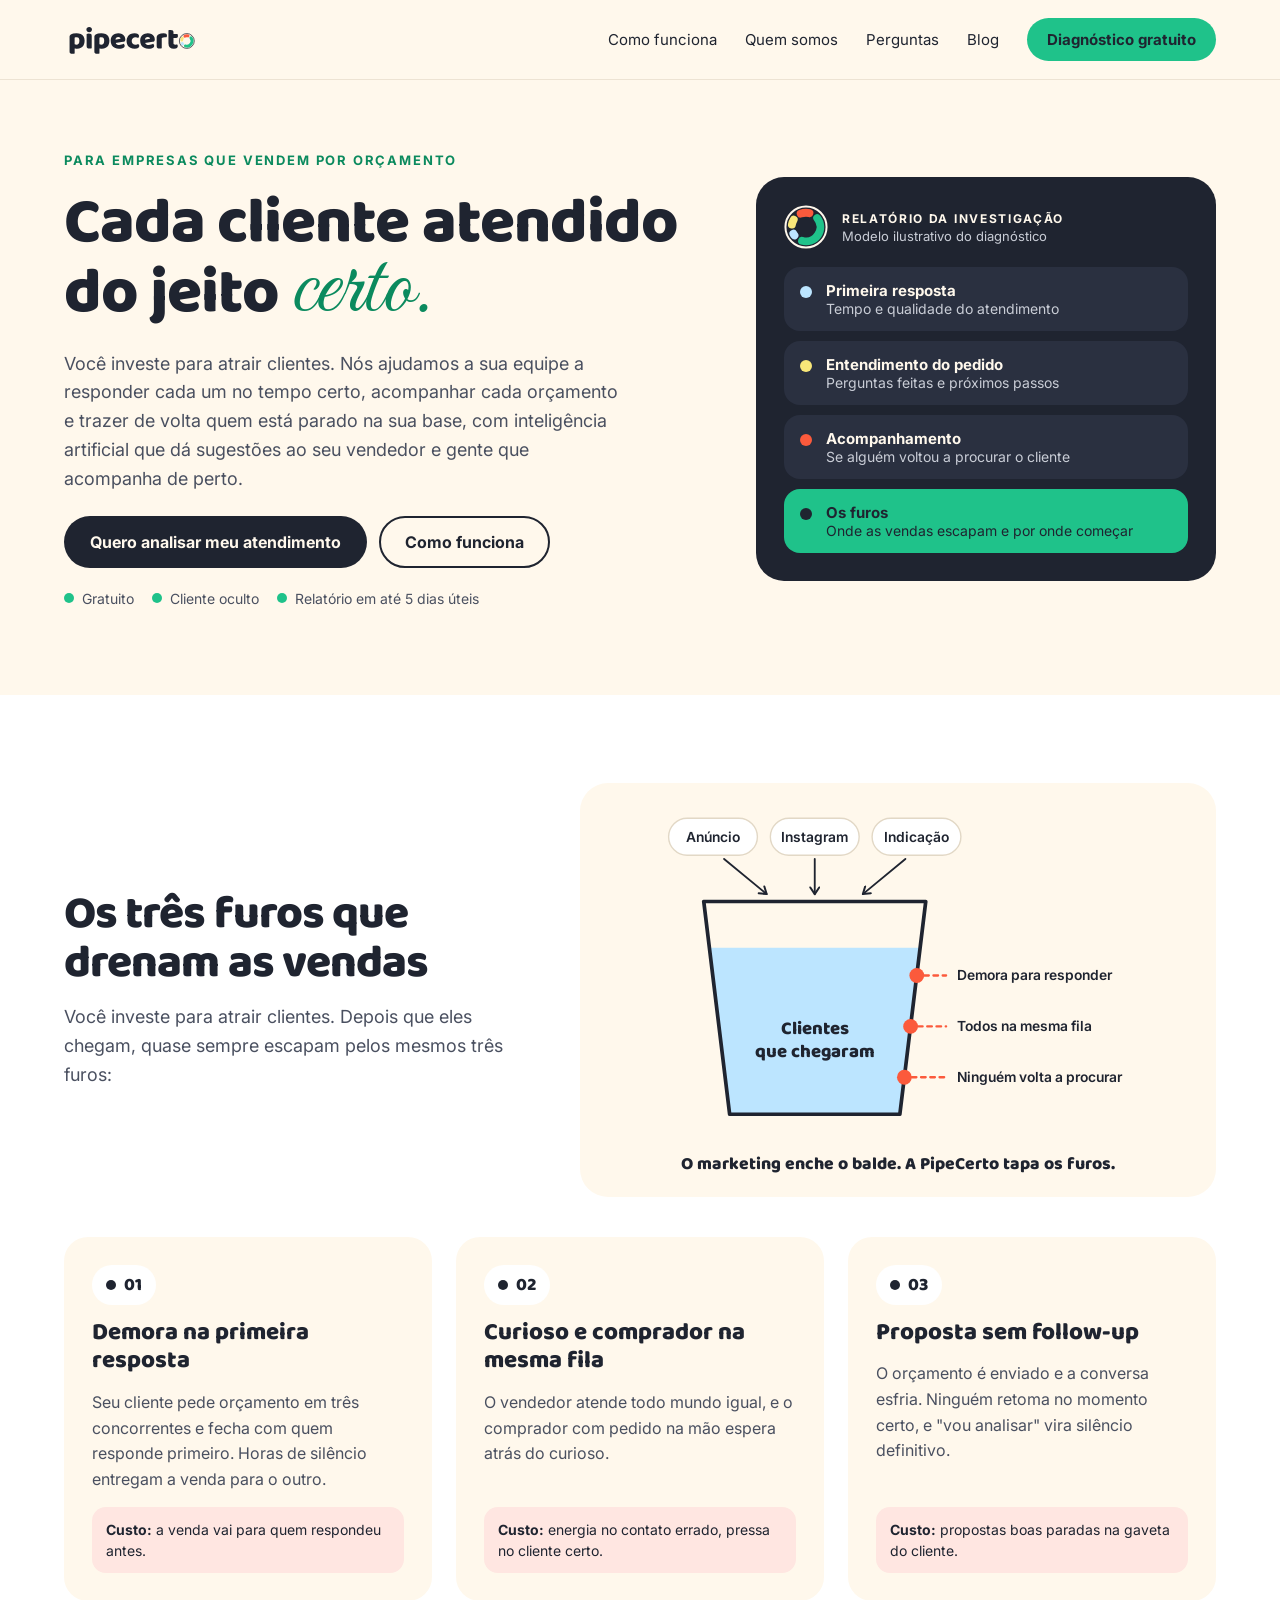
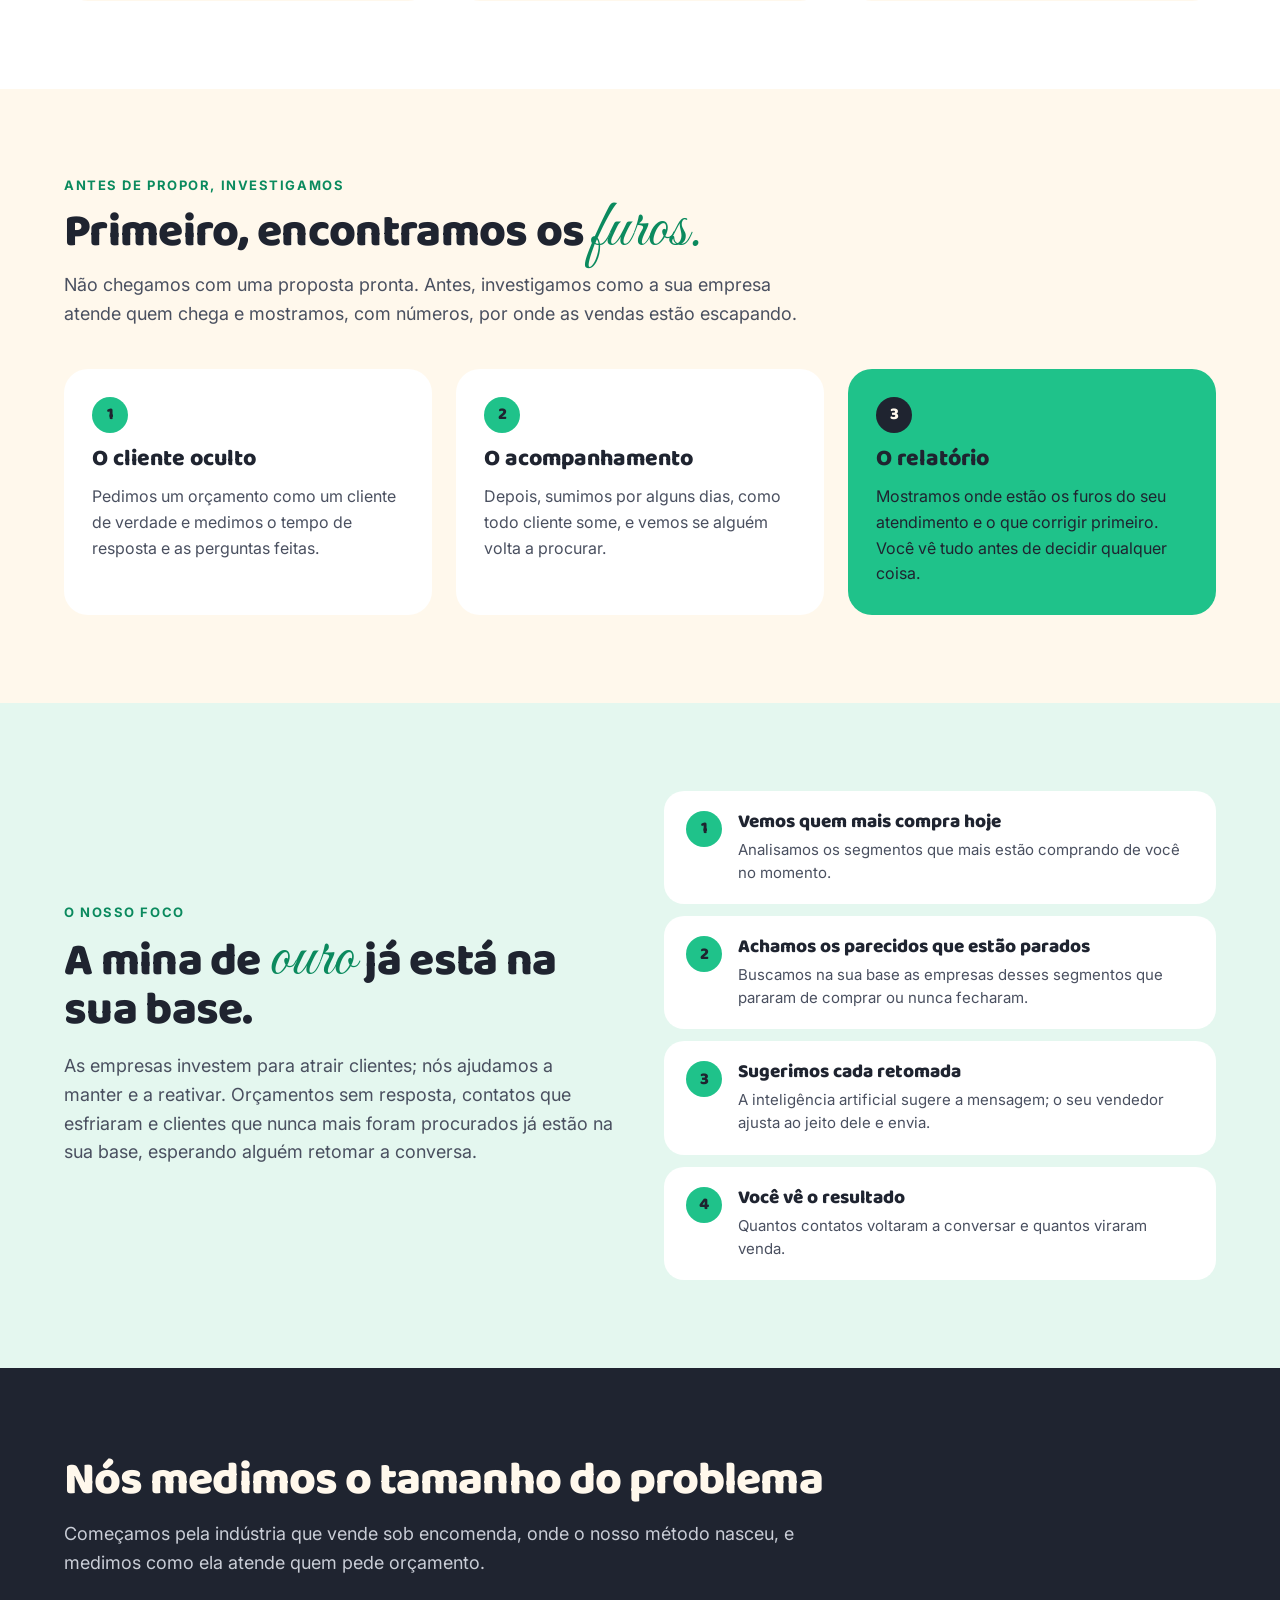
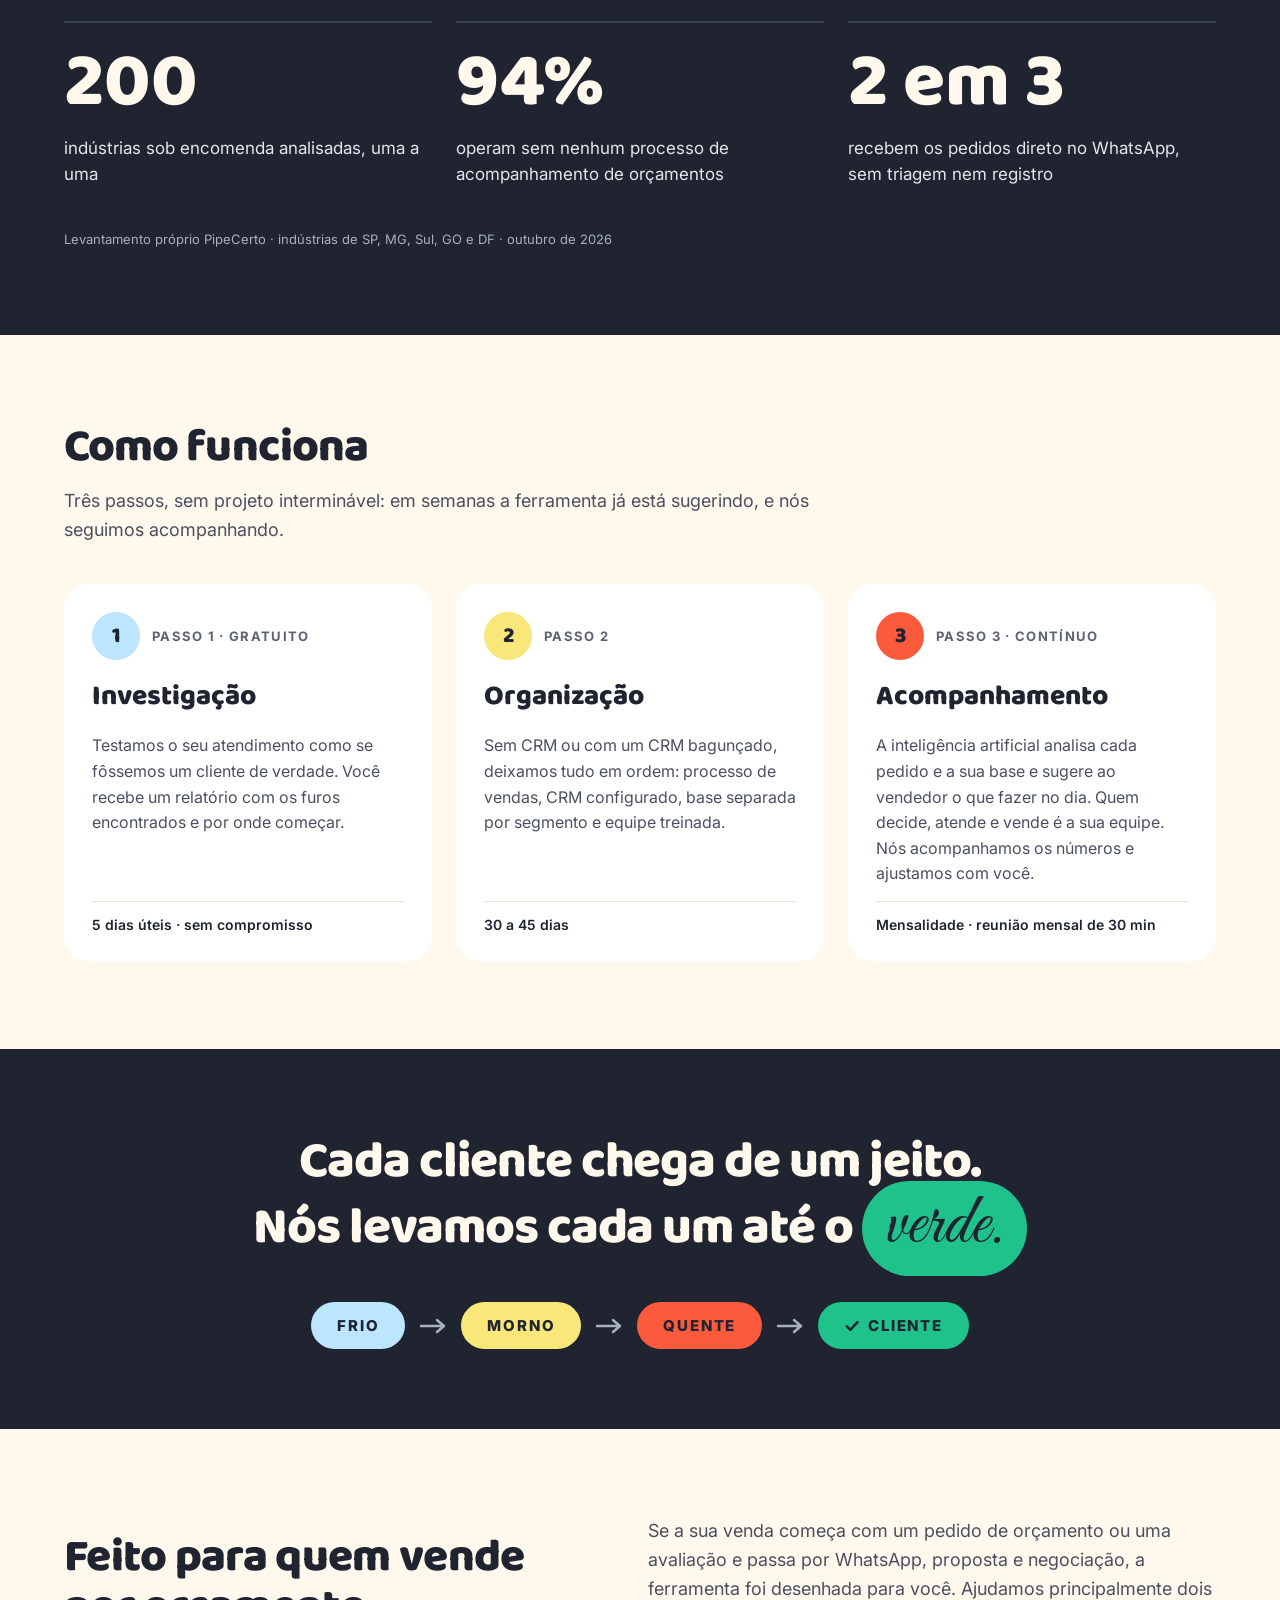
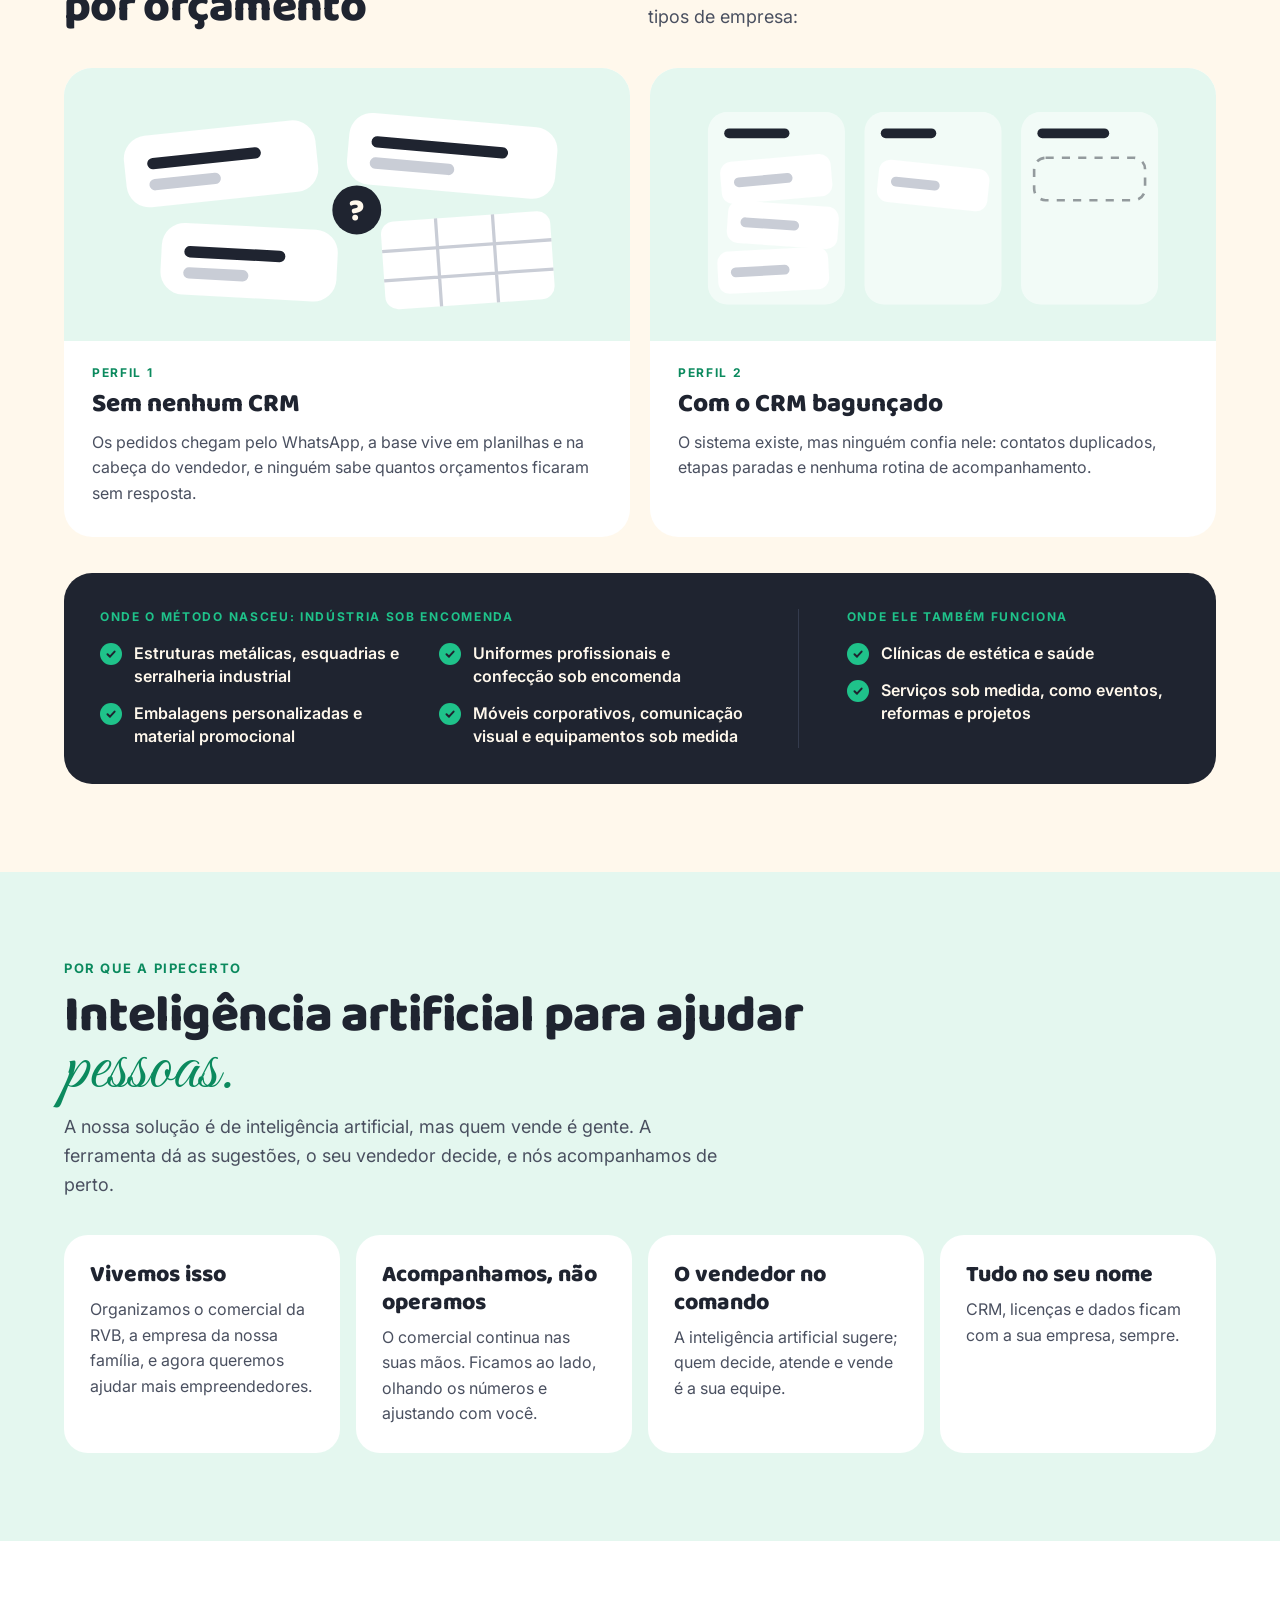
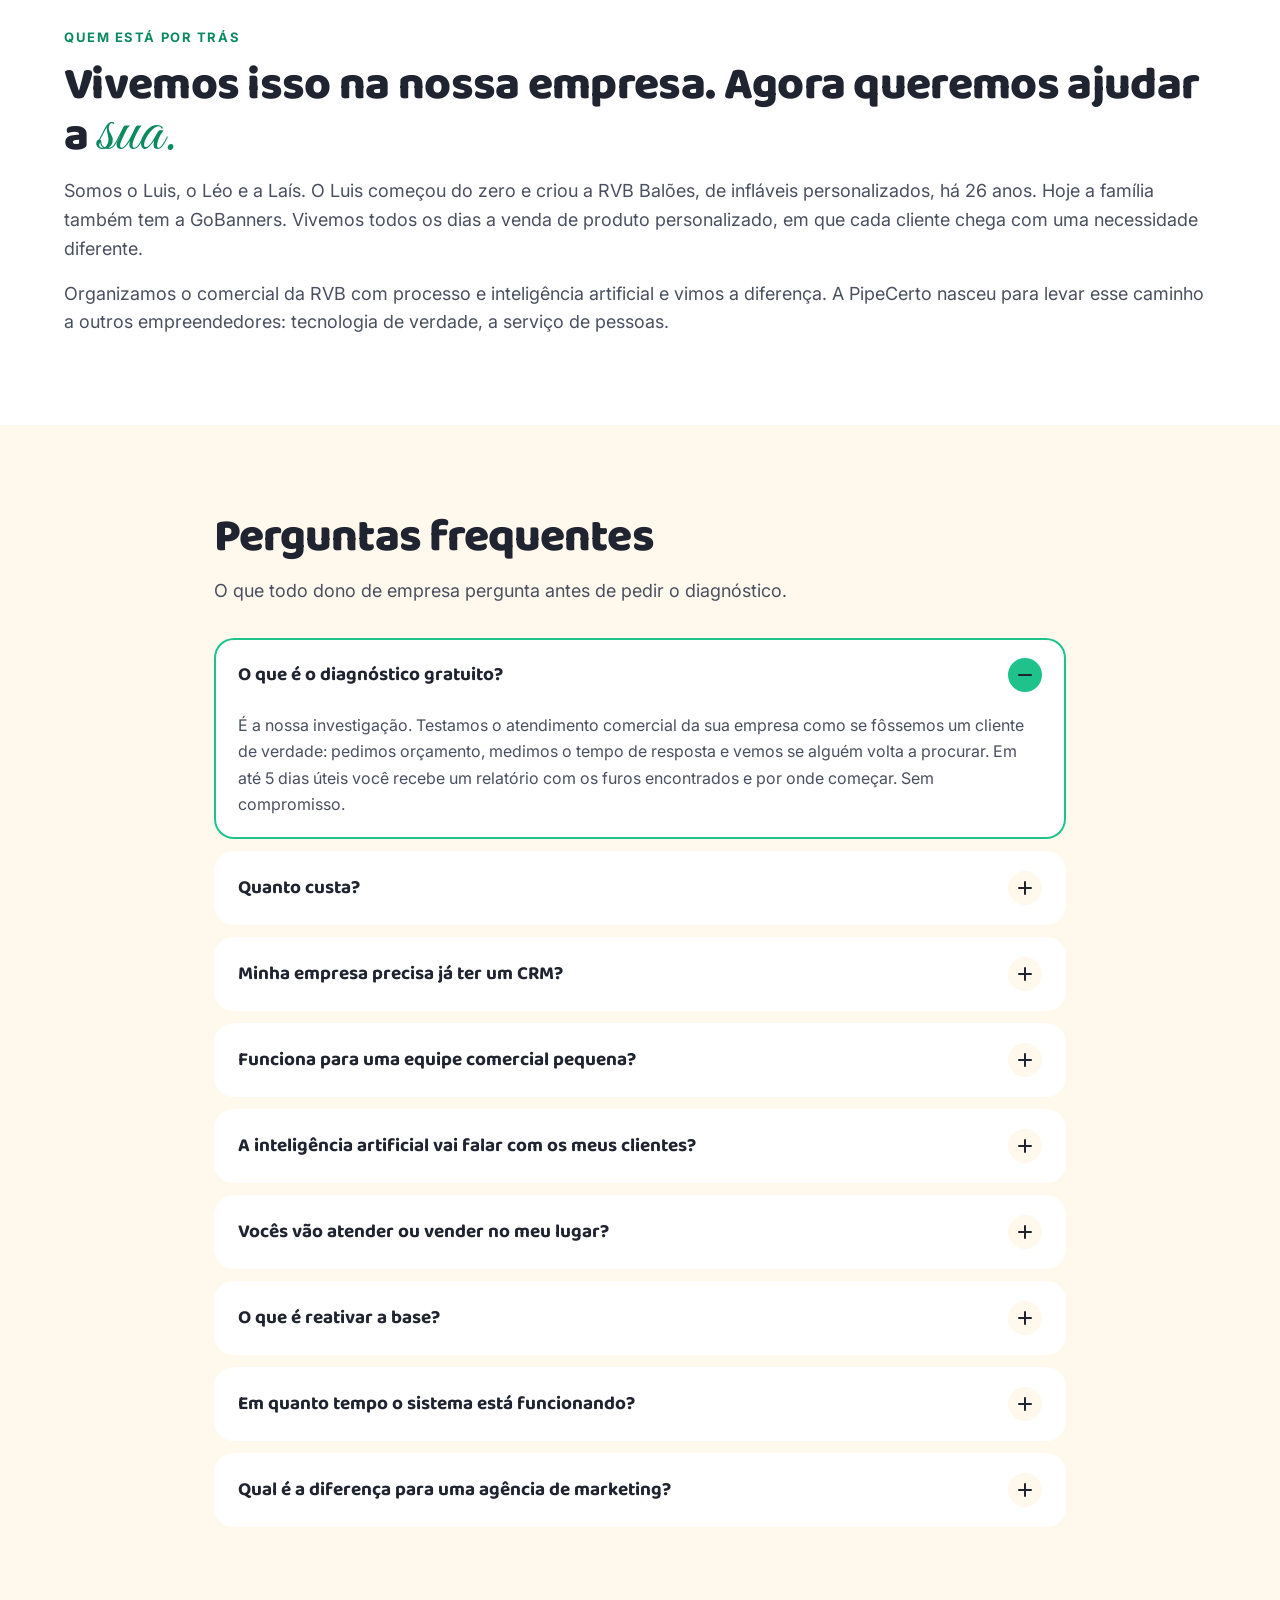
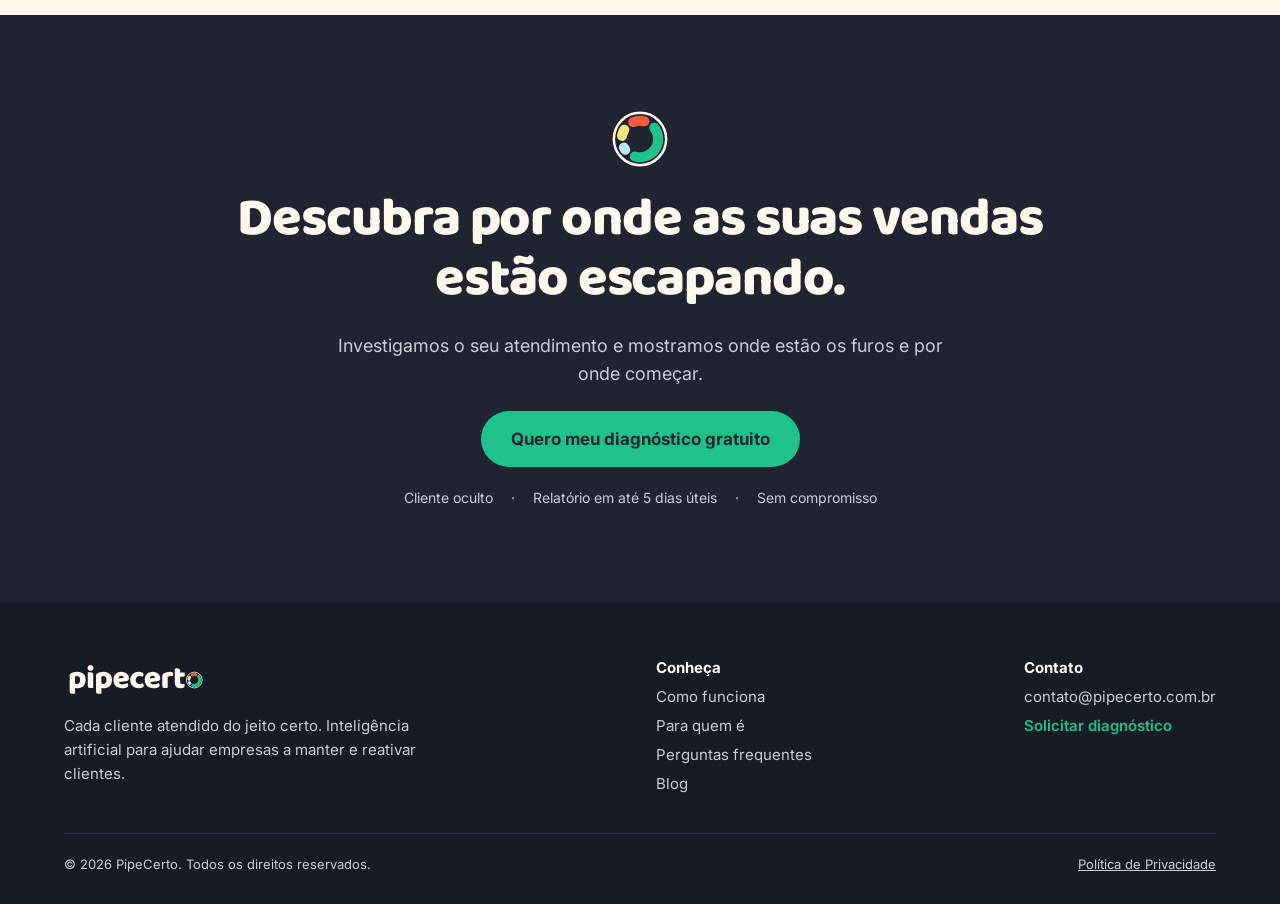
==== index.html @ 769960e6 "Icones: forca a leitura dos arquivos novos (favicon e icone de celular) Co-Authored-By: Claude Fable" ====
<!doctype html>
<html lang="pt-BR">
<head>
<meta charset="utf-8">
<meta name="viewport" content="width=device-width, initial-scale=1.0">
<title>PipeCerto | Cada cliente atendido do jeito certo</title>
<meta name="description" content="Para empresas que vendem por orçamento: investigamos o seu atendimento, mostramos por onde as vendas escapam e ajudamos a sua equipe a manter e reativar clientes, com inteligência artificial que sugere e gente que acompanha.">
<link rel="canonical" href="https://pipecerto.com.br/">
<meta property="og:type" content="website">
<meta property="og:locale" content="pt_BR">
<meta property="og:site_name" content="PipeCerto">
<meta property="og:title" content="PipeCerto | Cada cliente atendido do jeito certo">
<meta property="og:description" content="Investigamos o seu atendimento como um cliente de verdade e mostramos onde estão os furos. Diagnóstico gratuito, com relatório em até 5 dias úteis.">
<meta property="og:url" content="https://pipecerto.com.br/">
<meta property="og:image" content="https://pipecerto.com.br/favicon-512.png">
<meta name="theme-color" content="#FFF8EC">
<script type="application/ld+json">
{
  "@context": "https://schema.org",
  "@type": "ProfessionalService",
  "@id": "https://pipecerto.com.br/#organizacao",
  "name": "PipeCerto",
  "slogan": "Cada cliente atendido do jeito certo.",
  "url": "https://pipecerto.com.br/",
  "email": "contato@pipecerto.com.br",
  "logo": "https://pipecerto.com.br/favicon-512.png",
  "description": "Diagnóstico do atendimento, organização do processo de vendas e do CRM e acompanhamento mensal com inteligência artificial, para empresas que vendem por orçamento.",
  "areaServed": {
    "@type": "Country",
    "name": "Brasil"
  },
  "knowsAbout": [
    "atendimento comercial",
    "implantação de CRM",
    "acompanhamento de orçamentos",
    "reativação da base de clientes"
  ]
}
</script>
<script type="application/ld+json">
{
  "@context": "https://schema.org",
  "@type": "FAQPage",
  "@id": "https://pipecerto.com.br/#faq",
  "mainEntity": [
    {
      "@type": "Question",
      "name": "O que é o diagnóstico gratuito?",
      "acceptedAnswer": {
        "@type": "Answer",
        "text": "É a nossa investigação. Testamos o atendimento comercial da sua empresa como se fôssemos um cliente de verdade: pedimos orçamento, medimos o tempo de resposta e vemos se alguém volta a procurar. Em até 5 dias úteis você recebe um relatório com os furos encontrados e por onde começar. Sem compromisso."
      }
    },
    {
      "@type": "Question",
      "name": "Quanto custa?",
      "acceptedAnswer": {
        "@type": "Answer",
        "text": "O diagnóstico é gratuito. A organização é um projeto único de 30 a 45 dias, e o acompanhamento é uma mensalidade. O valor depende do tamanho da equipe e do volume de orçamentos, e é apresentado junto com o diagnóstico. Você decide com o problema e o preço na mesma mesa."
      }
    },
    {
      "@type": "Question",
      "name": "Minha empresa precisa já ter um CRM?",
      "acceptedAnswer": {
        "@type": "Answer",
        "text": "Não. Implantamos o CRM do zero ou organizamos o que já existe. Trabalhamos com o Pipedrive, um dos CRMs mais usados por equipes comerciais pequenas no mundo todo. As licenças ficam no nome da sua empresa, contratadas direto com o fornecedor. Os dados são seus, sempre."
      }
    },
    {
      "@type": "Question",
      "name": "Funciona para uma equipe comercial pequena?",
      "acceptedAnswer": {
        "@type": "Answer",
        "text": "É para ela que o sistema foi desenhado. O formato ideal é o dono mais um ou dois vendedores: gente demais para o dono controlar tudo de cabeça, gente de menos para ter um gerente comercial dedicado."
      }
    },
    {
      "@type": "Question",
      "name": "A inteligência artificial vai falar com os meus clientes?",
      "acceptedAnswer": {
        "@type": "Answer",
        "text": "Não. A IA trabalha por dentro: analisa cada pedido de orçamento que entra, pesquisa a empresa, prepara a atividade do dia de cada vendedor com uma sugestão de mensagem e avisa quando um negócio está esfriando. O vendedor ajusta a mensagem ao jeito dele e ao momento da conversa, e é ele quem envia. Quem conversa com o cliente continua sendo a sua equipe."
      }
    },
    {
      "@type": "Question",
      "name": "Vocês vão atender ou vender no meu lugar?",
      "acceptedAnswer": {
        "@type": "Answer",
        "text": "Não. A PipeCerto não opera o seu comercial e não é responsável pelo atendimento nem pela venda. A ferramenta dá sugestões ao seu vendedor, e nós acompanhamos os números com você e ajustamos o que for preciso."
      }
    },
    {
      "@type": "Question",
      "name": "O que é reativar a base?",
      "acceptedAnswer": {
        "@type": "Answer",
        "text": "É voltar a conversar com quem já passou pela sua empresa e parou: orçamentos sem resposta, contatos que esfriaram e clientes que não compram há algum tempo. Olhamos quais segmentos mais compram de você hoje e encontramos na sua base as empresas parecidas que estão paradas."
      }
    },
    {
      "@type": "Question",
      "name": "Em quanto tempo o sistema está funcionando?",
      "acceptedAnswer": {
        "@type": "Answer",
        "text": "A organização leva de 30 a 45 dias: processo de vendas desenhado, CRM configurado, triagem e régua de acompanhamento no ar, equipe treinada. A partir daí seguimos acompanhando, com relatório semanal para o dono."
      }
    },
    {
      "@type": "Question",
      "name": "Qual é a diferença para uma agência de marketing?",
      "acceptedAnswer": {
        "@type": "Answer",
        "text": "A agência ajuda a atrair clientes; nós ajudamos a manter. Cuidamos do que acontece depois que o cliente chega: resposta rápida, proposta, acompanhamento e retomada de quem ficou parado na base. Se você já investe em anúncios, a ferramenta protege esse investimento."
      }
    }
  ]
}
</script>
<link rel="preconnect" href="https://fonts.googleapis.com">
<link rel="preconnect" href="https://fonts.gstatic.com" crossorigin>
<link href="https://fonts.googleapis.com/css2?family=Baloo+2:wght@600;700;800&family=Great+Vibes&family=Inter:wght@400;500;600;700&display=swap" rel="stylesheet">
<link rel="icon" type="image/svg+xml" href="https://pipecerto.com.br/favicon.svg?v=2">
<link rel="icon" type="image/png" sizes="96x96" href="https://pipecerto.com.br/favicon.png?v=2">
<link rel="shortcut icon" href="https://pipecerto.com.br/favicon.ico?v=2">
<link rel="apple-touch-icon" href="https://pipecerto.com.br/apple-touch-icon.png?v=2">
<style>
body{margin:0;background:#FFF8EC}
a{color:#0B8A5E}a:hover{opacity:.85}
html{scroll-behavior:smooth}
.faq{background:#FFFFFF;border-radius:20px;overflow:hidden}
.faq summary{list-style:none;display:flex;align-items:center;justify-content:space-between;gap:16px;padding:20px 24px;min-height:64px;box-sizing:border-box;cursor:pointer;font-family:'Baloo 2',sans-serif;font-weight:700;font-size:19px;color:#1F2430}
.faq summary::-webkit-details-marker{display:none}
.faq .sign{width:34px;height:34px;flex-shrink:0;border-radius:17px;background:#FFF8EC;position:relative}
.faq .sign::before,.faq .sign::after{content:"";position:absolute;left:10px;right:10px;top:16px;height:2px;background:#1F2430;border-radius:1px}
.faq .sign::after{transform:rotate(90deg)}
.faq[open] .sign{background:#1FC28A}
.faq[open] .sign::after{display:none}
.faq p{margin:0;padding:0 24px 22px;font-family:Inter,sans-serif;font-size:16px;line-height:1.65;color:#4A5060}
.faq summary:focus-visible{outline:3px solid #1FC28A;outline-offset:-3px}
.faq[open]{box-shadow:inset 0 0 0 2px #1FC28A}

.pq-seg{grid-template-columns:1.7fr 1fr}
.pq-2col{grid-template-columns:1fr 1fr}
.pq-div{border-left:1px solid #343B4D;padding-left:48px}
@media (max-width:900px){.pq-seg{grid-template-columns:1fr;padding:28px 24px !important}.pq-2col{grid-template-columns:1fr}.pq-div{border-left:0;padding-left:0;border-top:1px solid #343B4D;padding-top:28px}}
.topo{position:sticky;top:0;z-index:50}
section[id]{scroll-margin-top:84px}
.fab-diag{position:fixed;right:20px;bottom:20px;z-index:90;display:none;align-items:center;gap:9px;background:#1FC28A;color:#1F2430;font-family:Inter,sans-serif;font-weight:700;font-size:15px;text-decoration:none;border-radius:999px;padding:13px 20px;box-shadow:0 6px 24px rgba(31,36,48,.28)}
@media (max-width:860px){
  .menu .ancora{display:none}
  .fab-diag{display:flex}
}
@media (max-width:640px){
  .fab-diag{right:16px;bottom:16px;padding:12px 17px;font-size:14px}
}
</style>
</head>
<body>
<div style="width: 100%; box-sizing: border-box; background: #FFF8EC; font-family: Inter, sans-serif; color: #1F2430">

<header class="topo" style="background: #FFF8EC; border-bottom: 1px solid #EDE3D3">
<div style="max-width: 1200px; margin: 0 auto; padding: 18px 24px; box-sizing: border-box; display: flex; flex-wrap: wrap; align-items: center; justify-content: space-between; gap: 16px">
<a href="/" aria-label="PipeCerto" style="display:flex;align-items:center;text-decoration:none"><svg width="135" height="40" viewBox="0 0 135.02 39.50" aria-hidden="true"><path d="M13.09 28.45Q15.25 28.45 16.945 27.549999999999997Q18.64 26.65 19.630000000000003 24.91Q20.62 23.17 20.62 20.62Q20.62 17.950000000000003 19.6 16.255000000000003Q18.58 14.56 16.75 13.765Q14.92 12.97 12.49 12.97Q10.719999999999999 12.97 9.25 13.345Q7.779999999999999 13.72 6.85 14.32Q6.25 14.71 5.905 15.25Q5.5600000000000005 15.790000000000001 5.5600000000000005 16.6V26.35H10.629999999999999V17.41Q10.96 17.23 11.440000000000001 17.095Q11.92 16.96 12.49 16.96Q13.45 16.96 14.094999999999999 17.35Q14.74 17.740000000000002 15.07 18.535Q15.4 19.33 15.4 20.62Q15.4 22.48 14.605 23.455Q13.81 24.43 12.31 24.43Q11.469999999999999 24.43 10.809999999999999 24.1Q10.149999999999999 23.77 9.64 23.38V27.64Q10.36 27.97 11.184999999999999 28.21Q12.01 28.45 13.09 28.45ZM10.66 25.12H5.5600000000000005V31.21Q5.5600000000000005 32.59 6.235 33.1Q6.91 33.61 8.379999999999999 33.61Q9.1 33.61 9.715 33.519999999999996Q10.33 33.43 10.66 33.34ZM22.39 9.370000000000001Q22.39 8.23 23.17 7.450000000000001Q23.95 6.670000000000002 25.18 6.670000000000002Q26.41 6.670000000000002 27.189999999999998 7.450000000000001Q27.97 8.23 27.97 9.370000000000001Q27.97 10.48 27.189999999999998 11.275Q26.41 12.07 25.18 12.07Q23.95 12.07 23.17 11.275Q22.39 10.48 22.39 9.370000000000001ZM22.63 20.08H27.729999999999997V27.97Q27.4 28.06 26.784999999999997 28.15Q26.169999999999998 28.24 25.45 28.24Q23.98 28.24 23.305 27.729999999999997Q22.63 27.22 22.63 25.84ZM27.729999999999997 22.75H22.63V13.63Q22.96 13.540000000000001 23.575 13.450000000000001Q24.189999999999998 13.360000000000001 24.91 13.360000000000001Q26.41 13.360000000000001 27.07 13.855Q27.729999999999997 14.35 27.729999999999997 15.76ZM37.9 28.45Q40.06 28.45 41.754999999999995 27.549999999999997Q43.449999999999996 26.65 44.44 24.91Q45.43 23.17 45.43 20.62Q45.43 17.950000000000003 44.41 16.255000000000003Q43.39 14.56 41.56 13.765Q39.73 12.97 37.3 12.97Q35.53 12.97 34.06 13.345Q32.589999999999996 13.72 31.66 14.32Q31.06 14.71 30.714999999999996 15.25Q30.369999999999997 15.790000000000001 30.369999999999997 16.6V26.35H35.44V17.41Q35.769999999999996 17.23 36.25 17.095Q36.73 16.96 37.3 16.96Q38.26 16.96 38.905 17.35Q39.55 17.740000000000002 39.879999999999995 18.535Q40.21 19.33 40.21 20.62Q40.21 22.48 39.415 23.455Q38.62 24.43 37.12 24.43Q36.28 24.43 35.620000000000005 24.1Q34.96 23.77 34.449999999999996 23.38V27.64Q35.17 27.97 35.995000000000005 28.21Q36.82 28.45 37.9 28.45ZM35.47 25.12H30.369999999999997V31.21Q30.369999999999997 32.59 31.044999999999998 33.1Q31.72 33.61 33.19 33.61Q33.91 33.61 34.525 33.519999999999996Q35.14 33.43 35.47 33.34ZM49.78 22.990000000000002 49.599999999999994 19.630000000000003 56.53 18.490000000000002Q56.47 17.89 55.93 17.29Q55.39 16.69 54.25 16.69Q53.05 16.69 52.254999999999995 17.47Q51.46 18.25 51.4 19.689999999999998L51.58 22.21Q51.879999999999995 23.59 52.94499999999999 24.130000000000003Q54.01 24.67 55.33 24.67Q56.589999999999996 24.67 57.73 24.340000000000003Q58.87 24.01 59.559999999999995 23.62Q60.04 23.92 60.37 24.46Q60.699999999999996 25.0 60.699999999999996 25.6Q60.699999999999996 26.59 59.964999999999996 27.235Q59.23 27.88 57.94 28.18Q56.65 28.48 54.97 28.48Q52.629999999999995 28.48 50.754999999999995 27.595Q48.879999999999995 26.71 47.785 24.94Q46.69 23.17 46.69 20.5Q46.69 18.52 47.334999999999994 17.08Q47.98 15.64 49.06 14.74Q50.14 13.84 51.474999999999994 13.405000000000001Q52.809999999999995 12.97 54.22 12.97Q56.349999999999994 12.97 57.94 13.795000000000002Q59.53 14.620000000000001 60.43 16.045Q61.33 17.47 61.33 19.33Q61.33 20.35 60.76 20.89Q60.19 21.43 59.17 21.58ZM71.41 16.990000000000002Q69.91 16.990000000000002 68.815 17.950000000000003Q67.72 18.91 67.72 20.77Q67.72 22.63 68.77 23.53Q69.82 24.43 71.38 24.43Q72.28 24.43 72.985 24.205Q73.69 23.98 74.16999999999999 23.740000000000002Q74.74 24.16 75.025 24.64Q75.31 25.12 75.31 25.81Q75.31 27.01 74.125 27.73Q72.94 28.45 70.75 28.45Q68.25999999999999 28.45 66.41499999999999 27.58Q64.57 26.71 63.565 24.985Q62.559999999999995 23.259999999999998 62.559999999999995 20.77Q62.559999999999995 18.130000000000003 63.67 16.405Q64.78 14.68 66.61 13.825Q68.44 12.97 70.6 12.97Q72.72999999999999 12.97 73.91499999999999 13.75Q75.1 14.530000000000001 75.1 15.76Q75.1 16.33 74.83 16.825Q74.56 17.32 74.19999999999999 17.68Q73.69 17.44 72.97 17.215000000000003Q72.25 16.990000000000002 71.41 16.990000000000002ZM79.27 22.990000000000002 79.09 19.630000000000003 86.02 18.490000000000002Q85.96 17.89 85.41999999999999 17.29Q84.88 16.69 83.74 16.69Q82.54 16.69 81.745 17.47Q80.95 18.25 80.89 19.689999999999998L81.07 22.21Q81.37 23.59 82.435 24.130000000000003Q83.5 24.67 84.82 24.67Q86.08 24.67 87.22 24.340000000000003Q88.36 24.01 89.05 23.62Q89.53 23.92 89.86 24.46Q90.19 25.0 90.19 25.6Q90.19 26.59 89.455 27.235Q88.72 27.88 87.43 28.18Q86.14 28.48 84.46 28.48Q82.12 28.48 80.245 27.595Q78.37 26.71 77.275 24.94Q76.18 23.17 76.18 20.5Q76.18 18.52 76.825 17.08Q77.47 15.64 78.55 14.74Q79.63 13.84 80.965 13.405000000000001Q82.3 12.97 83.71 12.97Q85.84 12.97 87.43 13.795000000000002Q89.02 14.620000000000001 89.91999999999999 16.045Q90.82 17.47 90.82 19.33Q90.82 20.35 90.25 20.89Q89.68 21.43 88.66 21.58ZM97.77999999999999 17.71V21.13H92.67999999999999V16.93Q92.67999999999999 16.060000000000002 93.14499999999998 15.415000000000003Q93.60999999999999 14.770000000000001 94.35999999999999 14.290000000000001Q95.41 13.66 96.82 13.33Q98.22999999999999 13.0 99.72999999999999 13.0Q102.99999999999999 13.0 102.99999999999999 15.31Q102.99999999999999 15.85 102.85 16.315Q102.69999999999999 16.78 102.49 17.11Q102.19 17.05 101.77 17.020000000000003Q101.35 16.990000000000002 100.83999999999999 16.990000000000002Q100.08999999999999 16.990000000000002 99.25 17.17Q98.41 17.35 97.77999999999999 17.71ZM92.67999999999999 20.08H97.77999999999999V27.97Q97.44999999999999 28.06 96.83499999999998 28.15Q96.21999999999998 28.24 95.49999999999999 28.24Q94.02999999999999 28.24 93.35499999999999 27.729999999999997Q92.67999999999999 27.22 92.67999999999999 25.84ZM104.47 20.08H109.50999999999999V22.990000000000002Q109.50999999999999 23.740000000000002 110.005 24.085Q110.5 24.43 111.39999999999999 24.43Q111.85 24.43 112.32999999999998 24.355Q112.80999999999999 24.28 113.16999999999999 24.16Q113.44 24.46 113.63499999999999 24.880000000000003Q113.83 25.3 113.83 25.87Q113.83 26.98 112.975 27.715Q112.11999999999999 28.45 109.96 28.45Q107.32 28.45 105.895 27.25Q104.47 26.05 104.47 23.35ZM107.77 17.65V13.75H113.44Q113.61999999999999 14.05 113.785 14.56Q113.94999999999999 15.07 113.94999999999999 15.67Q113.94999999999999 16.72 113.48499999999999 17.185Q113.02 17.65 112.24 17.65ZM109.50999999999999 20.8H104.47V10.030000000000001Q104.8 9.940000000000001 105.41499999999999 9.835Q106.03 9.73 106.72 9.73Q108.19 9.73 108.85 10.24Q109.50999999999999 10.75 109.50999999999999 12.13Z" fill="#1F2430"></path><circle cx="122.83" cy="20.73" r="7.44" fill="none" stroke="#1F2430" stroke-width="0.72"/><path d="M118.66 23.78 A5.17 5.17 0 0 1 118.25 23.14" fill="none" stroke="#BCE5FF" stroke-width="2.85" stroke-linecap="round"/><path d="M117.73 19.85 A5.17 5.17 0 0 1 118.38 18.08" fill="none" stroke="#F9E779" stroke-width="2.85" stroke-linecap="round"/><path d="M120.91 15.92 A5.17 5.17 0 0 1 124.07 15.70" fill="none" stroke="#FB5A3C" stroke-width="2.85" stroke-linecap="round"/><path d="M126.88 17.50 A5.17 5.17 0 0 1 121.38 25.69" fill="none" stroke="#1FC28A" stroke-width="2.85" stroke-linecap="round"/></svg></a>
<nav class="menu" style="display: flex; flex-wrap: wrap; align-items: center; gap: 28px; font-size: 15px">
<a class="ancora" href="#como-funciona" style="color: #1F2430; text-decoration: none">Como funciona</a>
<a class="ancora" href="#quem-somos" style="color: #1F2430; text-decoration: none">Quem somos</a>
<a class="ancora" href="#perguntas" style="color: #1F2430; text-decoration: none">Perguntas</a>
<a class="ancora" href="/blog/" style="color: #1F2430; text-decoration: none">Blog</a>
<a href="https://diagnostico.pipecerto.com.br" style="background: #1FC28A; color: #1F2430; text-decoration: none; font-weight: 700; padding: 12px 20px; border-radius: 999px">Diagnóstico gratuito</a>
</nav>
</div>
</header>

<section style="max-width: 1200px; margin: 0 auto; padding: 72px 24px 88px; box-sizing: border-box; display: flex; flex-wrap: wrap; align-items: center; gap: 56px">
<div style="flex: 1 1 520px; min-width: 0; display: flex; flex-direction: column; gap: 22px">
<div style="font-size: 13px; font-weight: 700; letter-spacing: 0.14em; text-transform: uppercase; color: #0B8A5E">Para empresas que vendem por orçamento</div>
<h1 style="margin: 0; font-family: 'Baloo 2', sans-serif; font-weight: 800; font-size: clamp(40px, 5vw, 66px); line-height: 1.06; letter-spacing: -0.015em">Cada cliente atendido do jeito <span style="font-family: 'Great Vibes', cursive; font-weight: 400; font-size: 1.45em; line-height: 0.7; letter-spacing: 0; color: #0B8A5E">certo.</span></h1>
<p style="margin: 0; font-size: 18px; line-height: 1.6; color: #4A5060; max-width: 560px">Você investe para atrair clientes. Nós ajudamos a sua equipe a responder cada um no tempo certo, acompanhar cada orçamento e trazer de volta quem está parado na sua base, com inteligência artificial que dá sugestões ao seu vendedor e gente que acompanha de perto.</p>
<div style="display: flex; flex-wrap: wrap; gap: 12px">
<a href="https://diagnostico.pipecerto.com.br" style="background: #1F2430; color: #FFF8EC; text-decoration: none; font-weight: 700; font-size: 16px; padding: 16px 26px; border-radius: 999px">Quero analisar meu atendimento</a>
<a href="#como-funciona" style="background: transparent; color: #1F2430; text-decoration: none; font-weight: 700; font-size: 16px; padding: 14px 24px; border-radius: 999px; border: 2px solid #1F2430">Como funciona</a>
</div>
<div style="display: flex; flex-wrap: wrap; align-items: center; gap: 10px 18px; font-size: 14px; color: #4A5060">
<span style="display: flex; align-items: center; gap: 8px"><span style="width: 10px; height: 10px; border-radius: 5px; background: #1FC28A"></span>Gratuito</span>
<span style="display: flex; align-items: center; gap: 8px"><span style="width: 10px; height: 10px; border-radius: 5px; background: #1FC28A"></span>Cliente oculto</span>
<span style="display: flex; align-items: center; gap: 8px"><span style="width: 10px; height: 10px; border-radius: 5px; background: #1FC28A"></span>Relatório em até 5 dias úteis</span>
</div>
</div>

<div style="flex: 1 1 380px; min-width: 0; max-width: 460px; background: #1F2430; border-radius: 28px; padding: 28px; box-sizing: border-box; display: flex; flex-direction: column; gap: 18px; color: #FFF8EC">
<div style="display: flex; align-items: center; gap: 14px">
<svg width="44" height="44" viewBox="0 0 44 44" aria-hidden="true"><circle cx="22.00" cy="22.00" r="20.56" fill="none" stroke="#FFF8EC" stroke-width="1.99"/><path d="M10.46 30.45 A14.30 14.30 0 0 1 9.35 28.68" fill="none" stroke="#BCE5FF" stroke-width="7.88" stroke-linecap="round"/><path d="M7.90 19.58 A14.30 14.30 0 0 1 9.70 14.70" fill="none" stroke="#F9E779" stroke-width="7.88" stroke-linecap="round"/><path d="M16.70 8.71 A14.30 14.30 0 0 1 25.44 8.12" fill="none" stroke="#FB5A3C" stroke-width="7.88" stroke-linecap="round"/><path d="M33.19 13.09 A14.30 14.30 0 0 1 18.00 35.73" fill="none" stroke="#1FC28A" stroke-width="7.88" stroke-linecap="round"/></svg>
<div style="display: flex; flex-direction: column; gap: 2px"><div style="font-size: 12px; font-weight: 700; letter-spacing: 0.14em; text-transform: uppercase">Relatório da investigação</div><div style="font-size: 13px; color: #C9CDD6">Modelo ilustrativo do diagnóstico</div></div>
</div>
<div style="display: flex; flex-direction: column; gap: 10px">
<div style="display: flex; gap: 14px; align-items: flex-start; background: #2A3040; border-radius: 16px; padding: 14px 16px"><span style="width: 12px; height: 12px; border-radius: 6px; background: #BCE5FF; margin-top: 5px; flex-shrink: 0"></span><div><div style="font-weight: 700; font-size: 15px">Primeira resposta</div><div style="font-size: 14px; color: #C9CDD6">Tempo e qualidade do atendimento</div></div></div>
<div style="display: flex; gap: 14px; align-items: flex-start; background: #2A3040; border-radius: 16px; padding: 14px 16px"><span style="width: 12px; height: 12px; border-radius: 6px; background: #F9E779; margin-top: 5px; flex-shrink: 0"></span><div><div style="font-weight: 700; font-size: 15px">Entendimento do pedido</div><div style="font-size: 14px; color: #C9CDD6">Perguntas feitas e próximos passos</div></div></div>
<div style="display: flex; gap: 14px; align-items: flex-start; background: #2A3040; border-radius: 16px; padding: 14px 16px"><span style="width: 12px; height: 12px; border-radius: 6px; background: #FB5A3C; margin-top: 5px; flex-shrink: 0"></span><div><div style="font-weight: 700; font-size: 15px">Acompanhamento</div><div style="font-size: 14px; color: #C9CDD6">Se alguém voltou a procurar o cliente</div></div></div>
<div style="display: flex; gap: 14px; align-items: flex-start; background: #1FC28A; color: #1F2430; border-radius: 16px; padding: 14px 16px"><span style="width: 12px; height: 12px; border-radius: 6px; background: #1F2430; margin-top: 5px; flex-shrink: 0"></span><div><div style="font-weight: 700; font-size: 15px">Os furos</div><div style="font-size: 14px">Onde as vendas escapam e por onde começar</div></div></div>
</div>
</div>
</section>

<section style="background: #FFFFFF">
<div style="max-width: 1200px; margin: 0 auto; padding: 88px 24px; box-sizing: border-box; display: flex; flex-direction: column; gap: 40px">
<div style="display: flex; flex-wrap: wrap; align-items: center; gap: 40px"><div style="flex: 1 1 360px; min-width: 0; display: flex; flex-direction: column; gap: 14px">
<h2 style="margin: 0; font-family: 'Baloo 2', sans-serif; font-weight: 800; font-size: clamp(32px, 3.6vw, 46px); line-height: 1.08; letter-spacing: -0.02em">Os três furos que drenam as vendas</h2>
<p style="margin: 0; font-size: 18px; line-height: 1.6; color: #4A5060">Você investe para atrair clientes. Depois que eles chegam, quase sempre escapam pelos mesmos três furos:</p>
</div><div style="flex: 1 1 520px; min-width: 0; max-width: 640px; background: #FFF8EC; border-radius: 28px; padding: 26px 22px 14px; box-sizing: border-box"><svg width="100%" viewBox="0 0 640 400" role="img" aria-label="O balde furado: anúncio, Instagram e indicação trazem clientes, que escapam por três furos: demora para responder, ninguém entende o pedido e ninguém volta a procurar."><defs><marker id="bseta" viewBox="0 0 10 10" refX="8" refY="5" markerWidth="6" markerHeight="6" orient="auto-start-reverse"><path d="M2 1L8 5L2 9" fill="none" stroke="#1F2430" stroke-width="1.8" stroke-linecap="round" stroke-linejoin="round"/></marker></defs><rect x="72" y="10" width="96" height="40" rx="20" fill="#FFFFFF" stroke="#E2D8C6" stroke-width="1.5"/><text x="120" y="30" text-anchor="middle" dominant-baseline="central" style="font-family: Inter, sans-serif; font-weight: 600; font-size: 15px" fill="#1F2430">Anúncio</text><rect x="182" y="10" width="96" height="40" rx="20" fill="#FFFFFF" stroke="#E2D8C6" stroke-width="1.5"/><text x="230" y="30" text-anchor="middle" dominant-baseline="central" style="font-family: Inter, sans-serif; font-weight: 600; font-size: 15px" fill="#1F2430">Instagram</text><rect x="292" y="10" width="96" height="40" rx="20" fill="#FFFFFF" stroke="#E2D8C6" stroke-width="1.5"/><text x="340" y="30" text-anchor="middle" dominant-baseline="central" style="font-family: Inter, sans-serif; font-weight: 600; font-size: 15px" fill="#1F2430">Indicação</text><line x1="132" y1="54" x2="178" y2="92" stroke="#1F2430" stroke-width="2" stroke-linecap="round" marker-end="url(#bseta)"/><line x1="230" y1="54" x2="230" y2="92" stroke="#1F2430" stroke-width="2" stroke-linecap="round" marker-end="url(#bseta)"/><line x1="328" y1="54" x2="282" y2="92" stroke="#1F2430" stroke-width="2" stroke-linecap="round" marker-end="url(#bseta)"/><path d="M116.1 150 L343.9 150 L322 330 L138 330 Z" fill="#BCE5FF"/><path d="M110 100 L350 100 L322 330 L138 330 Z" fill="none" stroke="#1F2430" stroke-width="4" stroke-linejoin="round"/><text x="230" y="238" text-anchor="middle" dominant-baseline="central" style="font-family: 'Baloo 2', sans-serif; font-weight: 800; font-size: 20px" fill="#1F2430">Clientes</text><text x="230" y="263" text-anchor="middle" dominant-baseline="central" style="font-family: 'Baloo 2', sans-serif; font-weight: 800; font-size: 20px" fill="#1F2430">que chegaram</text><line x1="348.3" y1="180" x2="372" y2="180" stroke="#FB5A3C" stroke-width="2.5" stroke-dasharray="5 5" stroke-linecap="round"/><circle cx="340.3" cy="180" r="8" fill="#FB5A3C"/><text x="384" y="180" dominant-baseline="central" style="font-family: Inter, sans-serif; font-weight: 600; font-size: 15px" fill="#1F2430">Demora para responder</text><line x1="341.6" y1="235" x2="372" y2="235" stroke="#FB5A3C" stroke-width="2.5" stroke-dasharray="5 5" stroke-linecap="round"/><circle cx="333.6" cy="235" r="8" fill="#FB5A3C"/><text x="384" y="235" dominant-baseline="central" style="font-family: Inter, sans-serif; font-weight: 600; font-size: 15px" fill="#1F2430">Todos na mesma fila</text><line x1="334.9" y1="290" x2="372" y2="290" stroke="#FB5A3C" stroke-width="2.5" stroke-dasharray="5 5" stroke-linecap="round"/><circle cx="326.9" cy="290" r="8" fill="#FB5A3C"/><text x="384" y="290" dominant-baseline="central" style="font-family: Inter, sans-serif; font-weight: 600; font-size: 15px" fill="#1F2430">Ninguém volta a procurar</text><text x="320" y="384" text-anchor="middle" dominant-baseline="central" style="font-family: 'Baloo 2', sans-serif; font-weight: 800; font-size: 19px" fill="#1F2430">O marketing enche o balde. A PipeCerto tapa os furos.</text></svg></div></div>
<div style="display: grid; grid-template-columns: repeat(auto-fit, minmax(280px, 1fr)); gap: 24px">
<div style="background: #FFF8EC; border-radius: 24px; padding: 28px; display: flex; flex-direction: column; gap: 14px">
<div style="align-self: flex-start; display: flex; align-items: center; gap: 8px; background: #FFFFFF; border-radius: 999px; padding: 6px 14px; font-family: 'Baloo 2', sans-serif; font-weight: 800; font-size: 18px; color: #1F2430"><span style="width: 10px; height: 10px; border-radius: 5px; background: #1F2430"></span>01</div>
<h3 style="margin: 0; font-family: 'Baloo 2', sans-serif; font-weight: 800; font-size: 24px; line-height: 1.2">Demora na primeira resposta</h3>
<p style="margin: 0; font-size: 16px; line-height: 1.6; color: #4A5060; flex: 1">Seu cliente pede orçamento em três concorrentes e fecha com quem responde primeiro. Horas de silêncio entregam a venda para o outro.</p>
<div style="background: #FFE6E1; border-radius: 14px; padding: 12px 14px; font-size: 14px; line-height: 1.5"><b>Custo:</b> a venda vai para quem respondeu antes.</div>
</div>
<div style="background: #FFF8EC; border-radius: 24px; padding: 28px; display: flex; flex-direction: column; gap: 14px">
<div style="align-self: flex-start; display: flex; align-items: center; gap: 8px; background: #FFFFFF; border-radius: 999px; padding: 6px 14px; font-family: 'Baloo 2', sans-serif; font-weight: 800; font-size: 18px; color: #1F2430"><span style="width: 10px; height: 10px; border-radius: 5px; background: #1F2430"></span>02</div>
<h3 style="margin: 0; font-family: 'Baloo 2', sans-serif; font-weight: 800; font-size: 24px; line-height: 1.2">Curioso e comprador na mesma fila</h3>
<p style="margin: 0; font-size: 16px; line-height: 1.6; color: #4A5060; flex: 1">O vendedor atende todo mundo igual, e o comprador com pedido na mão espera atrás do curioso.</p>
<div style="background: #FFE6E1; border-radius: 14px; padding: 12px 14px; font-size: 14px; line-height: 1.5"><b>Custo:</b> energia no contato errado, pressa no cliente certo.</div>
</div>
<div style="background: #FFF8EC; border-radius: 24px; padding: 28px; display: flex; flex-direction: column; gap: 14px">
<div style="align-self: flex-start; display: flex; align-items: center; gap: 8px; background: #FFFFFF; border-radius: 999px; padding: 6px 14px; font-family: 'Baloo 2', sans-serif; font-weight: 800; font-size: 18px; color: #1F2430"><span style="width: 10px; height: 10px; border-radius: 5px; background: #1F2430"></span>03</div>
<h3 style="margin: 0; font-family: 'Baloo 2', sans-serif; font-weight: 800; font-size: 24px; line-height: 1.2">Proposta sem follow-up</h3>
<p style="margin: 0; font-size: 16px; line-height: 1.6; color: #4A5060; flex: 1">O orçamento é enviado e a conversa esfria. Ninguém retoma no momento certo, e "vou analisar" vira silêncio definitivo.</p>
<div style="background: #FFE6E1; border-radius: 14px; padding: 12px 14px; font-size: 14px; line-height: 1.5"><b>Custo:</b> propostas boas paradas na gaveta do cliente.</div>
</div>
</div>
</div>
</section>

<section style="max-width: 1200px; margin: 0 auto; padding: 88px 24px; box-sizing: border-box; display: flex; flex-direction: column; gap: 40px">
<div style="display: flex; flex-direction: column; gap: 14px; max-width: 760px">
<div style="font-size: 13px; font-weight: 700; letter-spacing: 0.12em; text-transform: uppercase; color: #0B8A5E">Antes de propor, investigamos</div>
<h2 style="margin: 0; font-family: 'Baloo 2', sans-serif; font-weight: 800; font-size: clamp(32px, 3.6vw, 46px); line-height: 1.08; letter-spacing: -0.015em">Primeiro, encontramos os <span style="font-family: 'Great Vibes', cursive; font-weight: 400; font-size: 1.45em; line-height: 0.7; letter-spacing: 0; color: #0B8A5E">furos.</span></h2>
<p style="margin: 0; font-size: 18px; line-height: 1.6; color: #4A5060">Não chegamos com uma proposta pronta. Antes, investigamos como a sua empresa atende quem chega e mostramos, com números, por onde as vendas estão escapando.</p>
</div>
<div style="display: grid; grid-template-columns: repeat(auto-fit, minmax(280px, 1fr)); gap: 24px">
<div style="background: #FFFFFF; border-radius: 24px; padding: 28px; display: flex; flex-direction: column; gap: 12px"><div style="width: 36px; height: 36px; flex-shrink: 0; border-radius: 18px; background: #1FC28A; display: flex; align-items: center; justify-content: center; font-family: 'Baloo 2', sans-serif; font-weight: 800; font-size: 17px; color: #1F2430">1</div><h3 style="margin: 0; font-family: 'Baloo 2', sans-serif; font-weight: 800; font-size: 23px; line-height: 1.2">O cliente oculto</h3><p style="margin: 0; font-size: 16px; line-height: 1.6; color: #4A5060">Pedimos um orçamento como um cliente de verdade e medimos o tempo de resposta e as perguntas feitas.</p></div>
<div style="background: #FFFFFF; border-radius: 24px; padding: 28px; display: flex; flex-direction: column; gap: 12px"><div style="width: 36px; height: 36px; flex-shrink: 0; border-radius: 18px; background: #1FC28A; display: flex; align-items: center; justify-content: center; font-family: 'Baloo 2', sans-serif; font-weight: 800; font-size: 17px; color: #1F2430">2</div><h3 style="margin: 0; font-family: 'Baloo 2', sans-serif; font-weight: 800; font-size: 23px; line-height: 1.2">O acompanhamento</h3><p style="margin: 0; font-size: 16px; line-height: 1.6; color: #4A5060">Depois, sumimos por alguns dias, como todo cliente some, e vemos se alguém volta a procurar.</p></div>
<div style="background: #1FC28A; border-radius: 24px; padding: 28px; display: flex; flex-direction: column; gap: 12px"><div style="width: 36px; height: 36px; flex-shrink: 0; border-radius: 18px; background: #1F2430; display: flex; align-items: center; justify-content: center; font-family: 'Baloo 2', sans-serif; font-weight: 800; font-size: 17px; color: #FFF8EC">3</div><h3 style="margin: 0; font-family: 'Baloo 2', sans-serif; font-weight: 800; font-size: 23px; line-height: 1.2">O relatório</h3><p style="margin: 0; font-size: 16px; line-height: 1.6; color: #1F2430">Mostramos onde estão os furos do seu atendimento e o que corrigir primeiro. Você vê tudo antes de decidir qualquer coisa.</p></div>
</div>
</section>

<section style="background: #E4F7EF">
<div style="max-width: 1200px; margin: 0 auto; padding: 88px 24px; box-sizing: border-box; display: flex; flex-wrap: wrap; gap: 48px; align-items: center">
<div style="flex: 1 1 420px; min-width: 0; display: flex; flex-direction: column; gap: 16px">
<div style="font-size: 13px; font-weight: 700; letter-spacing: 0.12em; text-transform: uppercase; color: #0B8A5E">O nosso foco</div>
<h2 style="margin: 0; font-family: 'Baloo 2', sans-serif; font-weight: 800; font-size: clamp(32px, 3.6vw, 46px); line-height: 1.08; letter-spacing: -0.015em">A mina de <span style="font-family: 'Great Vibes', cursive; font-weight: 400; font-size: 1.45em; line-height: 0.7; letter-spacing: 0; color: #0B8A5E">ouro</span> já está na sua base.</h2>
<p style="margin: 0; font-size: 18px; line-height: 1.6; color: #4A5060">As empresas investem para atrair clientes; nós ajudamos a manter e a reativar. Orçamentos sem resposta, contatos que esfriaram e clientes que nunca mais foram procurados já estão na sua base, esperando alguém retomar a conversa.</p>
</div>
<div style="flex: 1 1 420px; min-width: 0; display: flex; flex-direction: column; gap: 12px">
<div style="background: #FFFFFF; border-radius: 20px; padding: 20px 22px; display: flex; gap: 16px; align-items: flex-start"><div style="width: 36px; height: 36px; flex-shrink: 0; border-radius: 18px; background: #1FC28A; display: flex; align-items: center; justify-content: center; font-family: 'Baloo 2', sans-serif; font-weight: 800; font-size: 17px; color: #1F2430">1</div><div style="display: flex; flex-direction: column; gap: 4px"><div style="font-family: 'Baloo 2', sans-serif; font-weight: 800; font-size: 19px; line-height: 1.2">Vemos quem mais compra hoje</div><div style="font-size: 15px; line-height: 1.55; color: #4A5060">Analisamos os segmentos que mais estão comprando de você no momento.</div></div></div>
<div style="background: #FFFFFF; border-radius: 20px; padding: 20px 22px; display: flex; gap: 16px; align-items: flex-start"><div style="width: 36px; height: 36px; flex-shrink: 0; border-radius: 18px; background: #1FC28A; display: flex; align-items: center; justify-content: center; font-family: 'Baloo 2', sans-serif; font-weight: 800; font-size: 17px; color: #1F2430">2</div><div style="display: flex; flex-direction: column; gap: 4px"><div style="font-family: 'Baloo 2', sans-serif; font-weight: 800; font-size: 19px; line-height: 1.2">Achamos os parecidos que estão parados</div><div style="font-size: 15px; line-height: 1.55; color: #4A5060">Buscamos na sua base as empresas desses segmentos que pararam de comprar ou nunca fecharam.</div></div></div>
<div style="background: #FFFFFF; border-radius: 20px; padding: 20px 22px; display: flex; gap: 16px; align-items: flex-start"><div style="width: 36px; height: 36px; flex-shrink: 0; border-radius: 18px; background: #1FC28A; display: flex; align-items: center; justify-content: center; font-family: 'Baloo 2', sans-serif; font-weight: 800; font-size: 17px; color: #1F2430">3</div><div style="display: flex; flex-direction: column; gap: 4px"><div style="font-family: 'Baloo 2', sans-serif; font-weight: 800; font-size: 19px; line-height: 1.2">Sugerimos cada retomada</div><div style="font-size: 15px; line-height: 1.55; color: #4A5060">A inteligência artificial sugere a mensagem; o seu vendedor ajusta ao jeito dele e envia.</div></div></div>
<div style="background: #FFFFFF; border-radius: 20px; padding: 20px 22px; display: flex; gap: 16px; align-items: flex-start"><div style="width: 36px; height: 36px; flex-shrink: 0; border-radius: 18px; background: #1FC28A; display: flex; align-items: center; justify-content: center; font-family: 'Baloo 2', sans-serif; font-weight: 800; font-size: 17px; color: #1F2430">4</div><div style="display: flex; flex-direction: column; gap: 4px"><div style="font-family: 'Baloo 2', sans-serif; font-weight: 800; font-size: 19px; line-height: 1.2">Você vê o resultado</div><div style="font-size: 15px; line-height: 1.55; color: #4A5060">Quantos contatos voltaram a conversar e quantos viraram venda.</div></div></div>
</div>
</div>
</section>
<section style="background: #1F2430; color: #FFF8EC">
<div style="max-width: 1200px; margin: 0 auto; padding: 88px 24px; box-sizing: border-box; display: flex; flex-direction: column; gap: 44px">
<div style="display: flex; flex-direction: column; gap: 14px; max-width: 760px">
<h2 style="margin: 0; font-family: 'Baloo 2', sans-serif; font-weight: 800; font-size: clamp(32px, 3.6vw, 46px); line-height: 1.08; letter-spacing: -0.02em">Nós medimos o tamanho do problema</h2>
<p style="margin: 0; font-size: 18px; line-height: 1.6; color: #C9CDD6">Começamos pela indústria que vende sob encomenda, onde o nosso método nasceu, e medimos como ela atende quem pede orçamento.</p>
</div>
<div style="display: grid; grid-template-columns: repeat(auto-fit, minmax(260px, 1fr)); gap: 24px">
<div style="display: flex; flex-direction: column; gap: 14px; border-top: 2px solid #3A4152; padding-top: 22px"><div style="font-family: 'Baloo 2', sans-serif; font-weight: 800; font-size: clamp(56px, 6vw, 80px); line-height: 1">200</div><div style="font-size: 17px; line-height: 1.5; color: #E3E6EC">indústrias sob encomenda analisadas, uma a uma</div></div>
<div style="display: flex; flex-direction: column; gap: 14px; border-top: 2px solid #3A4152; padding-top: 22px"><div style="font-family: 'Baloo 2', sans-serif; font-weight: 800; font-size: clamp(56px, 6vw, 80px); line-height: 1">94%</div><div style="font-size: 17px; line-height: 1.5; color: #E3E6EC">operam sem nenhum processo de acompanhamento de orçamentos</div></div>
<div style="display: flex; flex-direction: column; gap: 14px; border-top: 2px solid #3A4152; padding-top: 22px"><div style="font-family: 'Baloo 2', sans-serif; font-weight: 800; font-size: clamp(56px, 6vw, 80px); line-height: 1">2 em 3</div><div style="font-size: 17px; line-height: 1.5; color: #E3E6EC">recebem os pedidos direto no WhatsApp, sem triagem nem registro</div></div>
</div>
<div style="font-size: 13px; color: #A9AFBC">Levantamento próprio PipeCerto · indústrias de SP, MG, Sul, GO e DF · outubro de 2026</div>
</div>
</section>

<section id="como-funciona" style="max-width: 1200px; margin: 0 auto; padding: 88px 24px; box-sizing: border-box; display: flex; flex-direction: column; gap: 40px">
<div style="display: flex; flex-direction: column; gap: 14px; max-width: 760px">
<h2 style="margin: 0; font-family: 'Baloo 2', sans-serif; font-weight: 800; font-size: clamp(32px, 3.6vw, 46px); line-height: 1.08; letter-spacing: -0.02em">Como funciona</h2>
<p style="margin: 0; font-size: 18px; line-height: 1.6; color: #4A5060">Três passos, sem projeto interminável: em semanas a ferramenta já está sugerindo, e nós seguimos acompanhando.</p>
</div>
<div style="display: grid; grid-template-columns: repeat(auto-fit, minmax(280px, 1fr)); gap: 24px">
<div style="background: #FFFFFF; border-radius: 24px; padding: 28px; display: flex; flex-direction: column; gap: 14px">
<div style="display: flex; align-items: center; gap: 12px"><div style="width: 48px; height: 48px; border-radius: 24px; background: #BCE5FF; display: flex; align-items: center; justify-content: center; font-family: 'Baloo 2', sans-serif; font-weight: 800; font-size: 22px">1</div><div style="font-size: 13px; font-weight: 700; letter-spacing: 0.1em; text-transform: uppercase; color: #5C6270">Passo 1 · Gratuito</div></div>
<h3 style="margin: 0; font-family: 'Baloo 2', sans-serif; font-weight: 800; font-size: 28px">Investigação</h3>
<p style="margin: 0; font-size: 16px; line-height: 1.6; color: #4A5060; flex: 1">Testamos o seu atendimento como se fôssemos um cliente de verdade. Você recebe um relatório com os furos encontrados e por onde começar.</p>
<div style="font-size: 14px; font-weight: 600; color: #1F2430; border-top: 1px solid #EDE3D3; padding-top: 14px">5 dias úteis · sem compromisso</div>
</div>
<div style="background: #FFFFFF; border-radius: 24px; padding: 28px; display: flex; flex-direction: column; gap: 14px">
<div style="display: flex; align-items: center; gap: 12px"><div style="width: 48px; height: 48px; border-radius: 24px; background: #F9E779; display: flex; align-items: center; justify-content: center; font-family: 'Baloo 2', sans-serif; font-weight: 800; font-size: 22px">2</div><div style="font-size: 13px; font-weight: 700; letter-spacing: 0.1em; text-transform: uppercase; color: #5C6270">Passo 2</div></div>
<h3 style="margin: 0; font-family: 'Baloo 2', sans-serif; font-weight: 800; font-size: 28px">Organização</h3>
<p style="margin: 0; font-size: 16px; line-height: 1.6; color: #4A5060; flex: 1">Sem CRM ou com um CRM bagunçado, deixamos tudo em ordem: processo de vendas, CRM configurado, base separada por segmento e equipe treinada.</p>
<div style="font-size: 14px; font-weight: 600; color: #1F2430; border-top: 1px solid #EDE3D3; padding-top: 14px">30 a 45 dias</div>
</div>
<div style="background: #FFFFFF; border-radius: 24px; padding: 28px; display: flex; flex-direction: column; gap: 14px">
<div style="display: flex; align-items: center; gap: 12px"><div style="width: 48px; height: 48px; border-radius: 24px; background: #FB5A3C; display: flex; align-items: center; justify-content: center; font-family: 'Baloo 2', sans-serif; font-weight: 800; font-size: 22px; color: #1F2430">3</div><div style="font-size: 13px; font-weight: 700; letter-spacing: 0.1em; text-transform: uppercase; color: #5C6270">Passo 3 · Contínuo</div></div>
<h3 style="margin: 0; font-family: 'Baloo 2', sans-serif; font-weight: 800; font-size: 28px">Acompanhamento</h3>
<p style="margin: 0; font-size: 16px; line-height: 1.6; color: #4A5060; flex: 1">A inteligência artificial analisa cada pedido e a sua base e sugere ao vendedor o que fazer no dia. Quem decide, atende e vende é a sua equipe. Nós acompanhamos os números e ajustamos com você.</p>
<div style="font-size: 14px; font-weight: 600; color: #1F2430; border-top: 1px solid #EDE3D3; padding-top: 14px">Mensalidade · reunião mensal de 30 min</div>
</div>
</div>
</section>

<section style="background: #1F2430; color: #FFF8EC">
<div style="max-width: 1200px; margin: 0 auto; padding: 80px 24px; box-sizing: border-box; display: flex; flex-direction: column; align-items: center; gap: 40px; text-align: center">
<h2 style="margin: 0; font-family: 'Baloo 2', sans-serif; font-weight: 800; font-size: clamp(32px, 4vw, 52px); line-height: 1.3; letter-spacing: -0.02em">Cada cliente chega de um jeito.<br>Nós levamos cada um até o <span style="font-family: 'Great Vibes', cursive; font-weight: 400; font-size: 1.4em; line-height: 0.7; letter-spacing: 0; color: #1F2430; background: #1FC28A; border-radius: 999px; padding: 0 0.32em 0.06em">verde.</span></h2>
<div style="display: flex; flex-wrap: wrap; align-items: center; justify-content: center; gap: 14px">
<div style="background: #BCE5FF; color: #1F2430; border-radius: 999px; padding: 14px 26px; font-weight: 800; font-size: 15px; letter-spacing: 0.12em">FRIO</div>
<svg width="28" height="16" viewBox="0 0 28 16" aria-hidden="true"><path d="M2 8 H24 M18 2 L25 8 L18 14" fill="none" stroke="#A9AFBC" stroke-width="2.5" stroke-linecap="round" stroke-linejoin="round"></path></svg>
<div style="background: #F9E779; color: #1F2430; border-radius: 999px; padding: 14px 26px; font-weight: 800; font-size: 15px; letter-spacing: 0.12em">MORNO</div>
<svg width="28" height="16" viewBox="0 0 28 16" aria-hidden="true"><path d="M2 8 H24 M18 2 L25 8 L18 14" fill="none" stroke="#A9AFBC" stroke-width="2.5" stroke-linecap="round" stroke-linejoin="round"></path></svg>
<div style="background: #FB5A3C; color: #1F2430; border-radius: 999px; padding: 14px 26px; font-weight: 800; font-size: 15px; letter-spacing: 0.12em">QUENTE</div>
<svg width="28" height="16" viewBox="0 0 28 16" aria-hidden="true"><path d="M2 8 H24 M18 2 L25 8 L18 14" fill="none" stroke="#A9AFBC" stroke-width="2.5" stroke-linecap="round" stroke-linejoin="round"></path></svg>
<div style="background: #1FC28A; color: #1F2430; border-radius: 999px; padding: 14px 26px; font-weight: 800; font-size: 15px; letter-spacing: 0.12em; display: flex; align-items: center; gap: 8px"><svg width="16" height="16" viewBox="0 0 100 100" aria-hidden="true"><path d="M18 52 L40 74 L84 26" fill="none" stroke="#1F2430" stroke-width="16" stroke-linecap="round" stroke-linejoin="round"></path></svg>CLIENTE</div>
</div>
</div>
</section>

<section id="para-quem" style="max-width: 1200px; margin: 0 auto; padding: 88px 24px; box-sizing: border-box; display: flex; flex-direction: column; gap: 36px">
<div style="display:flex;flex-wrap:wrap;align-items:flex-end;gap:16px 56px">
<h2 style="flex:1 1 380px;margin:0;font-family:'Baloo 2',sans-serif;font-weight:800;font-size:clamp(32px,3.6vw,46px);line-height:1.08;letter-spacing:-0.015em">Feito para quem vende por orçamento</h2>
<p style="flex:1 1 420px;margin:0;font-size:18px;line-height:1.6;color:#4A5060">Se a sua venda começa com um pedido de orçamento ou uma avaliação e passa por WhatsApp, proposta e negociação, a ferramenta foi desenhada para você. Ajudamos principalmente dois tipos de empresa:</p>
</div>
<div style="display:grid;grid-template-columns:repeat(auto-fit,minmax(300px,1fr));gap:20px">
<div style="background:#FFFFFF;border-radius:28px;overflow:hidden;display:flex;flex-direction:column">
<div style="background:#E4F7EF;padding:18px 22px 10px"><svg viewBox="0 0 320 150" width="100%" role="img" aria-label="Pedidos soltos em conversas e planilha" style="display:block">
<g transform="rotate(-6 80 50)"><rect x="24" y="26" width="118" height="44" rx="14" fill="#FFFFFF"/><rect x="38" y="40" width="70" height="7" rx="3.5" fill="#1F2430"/><rect x="38" y="53" width="44" height="7" rx="3.5" fill="#C9CDD6"/></g>
<g transform="rotate(5 215 48)"><rect x="160" y="20" width="128" height="44" rx="14" fill="#FFFFFF"/><rect x="174" y="34" width="84" height="7" rx="3.5" fill="#1F2430"/><rect x="174" y="47" width="52" height="7" rx="3.5" fill="#C9CDD6"/></g>
<g transform="rotate(3 100 108)"><rect x="46" y="86" width="108" height="44" rx="14" fill="#FFFFFF"/><rect x="60" y="100" width="62" height="7" rx="3.5" fill="#1F2430"/><rect x="60" y="113" width="40" height="7" rx="3.5" fill="#C9CDD6"/></g>
<g transform="rotate(-4 232 106)"><rect x="182" y="80" width="104" height="54" rx="8" fill="#FFFFFF"/><path d="M182 98H286M182 116H286M216 80V134M251 80V134" stroke="#C9CDD6" stroke-width="2"/></g>
<circle cx="166" cy="76" r="15" fill="#1F2430"/><text x="166" y="77" text-anchor="middle" dominant-baseline="central" style="font-family:'Baloo 2',sans-serif;font-weight:800;font-size:19px" fill="#FFF8EC">?</text>
</svg></div>
<div style="padding:24px 28px 30px;display:flex;flex-direction:column;gap:10px">
<div style="font-size:12px;font-weight:700;letter-spacing:.14em;text-transform:uppercase;color:#0B8A5E">Perfil 1</div>
<h3 style="margin:0;font-family:'Baloo 2',sans-serif;font-weight:800;font-size:26px;line-height:1.15">Sem nenhum CRM</h3>
<p style="margin:0;font-size:16px;line-height:1.6;color:#4A5060">Os pedidos chegam pelo WhatsApp, a base vive em planilhas e na cabeça do vendedor, e ninguém sabe quantos orçamentos ficaram sem resposta.</p>
</div></div>
<div style="background:#FFFFFF;border-radius:28px;overflow:hidden;display:flex;flex-direction:column">
<div style="background:#E4F7EF;padding:18px 22px 10px"><svg viewBox="0 0 320 150" width="100%" role="img" aria-label="Funil com etapas paradas e contatos duplicados" style="display:block">
<rect x="22" y="16" width="84" height="118" rx="12" fill="#FFFFFF" opacity=".55"/><rect x="118" y="16" width="84" height="118" rx="12" fill="#FFFFFF" opacity=".55"/><rect x="214" y="16" width="84" height="118" rx="12" fill="#FFFFFF" opacity=".55"/>
<rect x="32" y="26" width="40" height="6" rx="3" fill="#1F2430"/><rect x="128" y="26" width="34" height="6" rx="3" fill="#1F2430"/><rect x="224" y="26" width="44" height="6" rx="3" fill="#1F2430"/>
<g transform="rotate(-5 64 58)"><rect x="30" y="44" width="68" height="26" rx="7" fill="#FFFFFF"/><rect x="38" y="54" width="36" height="6" rx="3" fill="#C9CDD6"/></g>
<g transform="rotate(4 66 84)"><rect x="34" y="72" width="68" height="26" rx="7" fill="#FFFFFF"/><rect x="42" y="82" width="36" height="6" rx="3" fill="#C9CDD6"/></g>
<g transform="rotate(-3 62 112)"><rect x="28" y="100" width="68" height="26" rx="7" fill="#FFFFFF"/><rect x="36" y="110" width="36" height="6" rx="3" fill="#C9CDD6"/></g>
<g transform="rotate(6 160 62)"><rect x="126" y="48" width="68" height="26" rx="7" fill="#FFFFFF"/><rect x="134" y="58" width="30" height="6" rx="3" fill="#C9CDD6"/></g>
<rect x="222" y="44" width="68" height="26" rx="7" fill="none" stroke="#1F2430" stroke-width="1.6" stroke-dasharray="5 5" opacity=".45"/>
</svg></div>
<div style="padding:24px 28px 30px;display:flex;flex-direction:column;gap:10px">
<div style="font-size:12px;font-weight:700;letter-spacing:.14em;text-transform:uppercase;color:#0B8A5E">Perfil 2</div>
<h3 style="margin:0;font-family:'Baloo 2',sans-serif;font-weight:800;font-size:26px;line-height:1.15">Com o CRM bagunçado</h3>
<p style="margin:0;font-size:16px;line-height:1.6;color:#4A5060">O sistema existe, mas ninguém confia nele: contatos duplicados, etapas paradas e nenhuma rotina de acompanhamento.</p>
</div></div>
</div>
<div class="pq-seg" style="background:#1F2430;border-radius:28px;padding:36px;display:grid;gap:32px 48px">
<div style="display:flex;flex-direction:column;gap:18px">
<div style="font-size:12px;font-weight:700;letter-spacing:.14em;text-transform:uppercase;color:#1FC28A">Onde o método nasceu: indústria sob encomenda</div>
<ul class="pq-2col" style="list-style:none;margin:0;padding:0;display:grid;gap:14px 28px"><li style="display:flex;gap:12px;align-items:flex-start;font-size:16px;line-height:1.45;font-weight:600;color:#FFF8EC"><span aria-hidden="true" style="flex:none;width:22px;height:22px;border-radius:11px;background:#1FC28A;display:flex;align-items:center;justify-content:center;margin-top:1px"><svg width="12" height="12" viewBox="0 0 12 12"><path d="M2.5 6.3 5 8.7 9.6 3.6" fill="none" stroke="#1F2430" stroke-width="2" stroke-linecap="round" stroke-linejoin="round"/></svg></span><span>Estruturas metálicas, esquadrias e serralheria industrial</span></li><li style="display:flex;gap:12px;align-items:flex-start;font-size:16px;line-height:1.45;font-weight:600;color:#FFF8EC"><span aria-hidden="true" style="flex:none;width:22px;height:22px;border-radius:11px;background:#1FC28A;display:flex;align-items:center;justify-content:center;margin-top:1px"><svg width="12" height="12" viewBox="0 0 12 12"><path d="M2.5 6.3 5 8.7 9.6 3.6" fill="none" stroke="#1F2430" stroke-width="2" stroke-linecap="round" stroke-linejoin="round"/></svg></span><span>Uniformes profissionais e confecção sob encomenda</span></li><li style="display:flex;gap:12px;align-items:flex-start;font-size:16px;line-height:1.45;font-weight:600;color:#FFF8EC"><span aria-hidden="true" style="flex:none;width:22px;height:22px;border-radius:11px;background:#1FC28A;display:flex;align-items:center;justify-content:center;margin-top:1px"><svg width="12" height="12" viewBox="0 0 12 12"><path d="M2.5 6.3 5 8.7 9.6 3.6" fill="none" stroke="#1F2430" stroke-width="2" stroke-linecap="round" stroke-linejoin="round"/></svg></span><span>Embalagens personalizadas e material promocional</span></li><li style="display:flex;gap:12px;align-items:flex-start;font-size:16px;line-height:1.45;font-weight:600;color:#FFF8EC"><span aria-hidden="true" style="flex:none;width:22px;height:22px;border-radius:11px;background:#1FC28A;display:flex;align-items:center;justify-content:center;margin-top:1px"><svg width="12" height="12" viewBox="0 0 12 12"><path d="M2.5 6.3 5 8.7 9.6 3.6" fill="none" stroke="#1F2430" stroke-width="2" stroke-linecap="round" stroke-linejoin="round"/></svg></span><span>Móveis corporativos, comunicação visual e equipamentos sob medida</span></li></ul>
</div>
<div class="pq-div" style="display:flex;flex-direction:column;gap:18px">
<div style="font-size:12px;font-weight:700;letter-spacing:.14em;text-transform:uppercase;color:#1FC28A">Onde ele também funciona</div>
<ul style="list-style:none;margin:0;padding:0;display:grid;gap:14px 28px"><li style="display:flex;gap:12px;align-items:flex-start;font-size:16px;line-height:1.45;font-weight:600;color:#FFF8EC"><span aria-hidden="true" style="flex:none;width:22px;height:22px;border-radius:11px;background:#1FC28A;display:flex;align-items:center;justify-content:center;margin-top:1px"><svg width="12" height="12" viewBox="0 0 12 12"><path d="M2.5 6.3 5 8.7 9.6 3.6" fill="none" stroke="#1F2430" stroke-width="2" stroke-linecap="round" stroke-linejoin="round"/></svg></span><span>Clínicas de estética e saúde</span></li><li style="display:flex;gap:12px;align-items:flex-start;font-size:16px;line-height:1.45;font-weight:600;color:#FFF8EC"><span aria-hidden="true" style="flex:none;width:22px;height:22px;border-radius:11px;background:#1FC28A;display:flex;align-items:center;justify-content:center;margin-top:1px"><svg width="12" height="12" viewBox="0 0 12 12"><path d="M2.5 6.3 5 8.7 9.6 3.6" fill="none" stroke="#1F2430" stroke-width="2" stroke-linecap="round" stroke-linejoin="round"/></svg></span><span>Serviços sob medida, como eventos, reformas e projetos</span></li></ul>
</div>
</div>
</section>

<section style="background: #E4F7EF">
<div style="max-width: 1200px; margin: 0 auto; padding: 88px 24px; box-sizing: border-box; display: flex; flex-direction: column; gap: 36px">
<div style="display: flex; flex-direction: column; gap: 12px; max-width: 820px">
<div style="font-size: 13px; font-weight: 700; letter-spacing: 0.12em; text-transform: uppercase; color: #0B8A5E">Por que a PipeCerto</div>
<h2 style="margin: 0; font-family: 'Baloo 2', sans-serif; font-weight: 800; font-size: clamp(34px, 4vw, 52px); line-height: 1.1; letter-spacing: -0.015em">Inteligência artificial para ajudar <span style="font-family: 'Great Vibes', cursive; font-weight: 400; font-size: 1.45em; line-height: 0.7; letter-spacing: 0; color: #0B8A5E">pessoas.</span></h2>
<p style="margin: 0; font-size: 18px; line-height: 1.6; color: #4A5060; max-width: 680px">A nossa solução é de inteligência artificial, mas quem vende é gente. A ferramenta dá as sugestões, o seu vendedor decide, e nós acompanhamos de perto.</p>
</div>
<div style="display: grid; grid-template-columns: repeat(auto-fit, minmax(240px, 1fr)); gap: 16px">
<div style="background: #FFFFFF; border-radius: 24px; padding: 26px; display: flex; flex-direction: column; gap: 8px"><h3 style="margin: 0; font-family: 'Baloo 2', sans-serif; font-weight: 800; font-size: 23px; line-height: 1.2">Vivemos isso</h3><p style="margin: 0; font-size: 16px; line-height: 1.6; color: #4A5060">Organizamos o comercial da RVB, a empresa da nossa família, e agora queremos ajudar mais empreendedores.</p></div>
<div style="background: #FFFFFF; border-radius: 24px; padding: 26px; display: flex; flex-direction: column; gap: 8px"><h3 style="margin: 0; font-family: 'Baloo 2', sans-serif; font-weight: 800; font-size: 23px; line-height: 1.2">Acompanhamos, não operamos</h3><p style="margin: 0; font-size: 16px; line-height: 1.6; color: #4A5060">O comercial continua nas suas mãos. Ficamos ao lado, olhando os números e ajustando com você.</p></div>
<div style="background: #FFFFFF; border-radius: 24px; padding: 26px; display: flex; flex-direction: column; gap: 8px"><h3 style="margin: 0; font-family: 'Baloo 2', sans-serif; font-weight: 800; font-size: 23px; line-height: 1.2">O vendedor no comando</h3><p style="margin: 0; font-size: 16px; line-height: 1.6; color: #4A5060">A inteligência artificial sugere; quem decide, atende e vende é a sua equipe.</p></div>
<div style="background: #FFFFFF; border-radius: 24px; padding: 26px; display: flex; flex-direction: column; gap: 8px"><h3 style="margin: 0; font-family: 'Baloo 2', sans-serif; font-weight: 800; font-size: 23px; line-height: 1.2">Tudo no seu nome</h3><p style="margin: 0; font-size: 16px; line-height: 1.6; color: #4A5060">CRM, licenças e dados ficam com a sua empresa, sempre.</p></div>
</div>
</div>
</section>

<section id="quem-somos" style="background: #FFFFFF">
<div style="max-width: 1200px; margin: 0 auto; padding: 88px 24px; box-sizing: border-box; display: flex; flex-wrap: wrap; gap: 48px; align-items: center">
<div style="flex: 1 1 480px; min-width: 0; display: flex; flex-direction: column; gap: 16px">
<div style="font-size: 13px; font-weight: 700; letter-spacing: 0.12em; text-transform: uppercase; color: #0B8A5E">Quem está por trás</div>
<h2 style="margin: 0; font-family: 'Baloo 2', sans-serif; font-weight: 800; font-size: clamp(32px, 3.6vw, 46px); line-height: 1.08; letter-spacing: -0.015em">Vivemos isso na nossa empresa. Agora queremos ajudar a <span style="font-family: 'Great Vibes', cursive; font-weight: 400; font-size: 1.45em; line-height: 0.7; letter-spacing: 0; color: #0B8A5E">sua.</span></h2>
<p style="margin: 0; font-size: 18px; line-height: 1.6; color: #4A5060">Somos o Luis, o Léo e a Laís. O Luis começou do zero e criou a RVB Balões, de infláveis personalizados, há 26 anos. Hoje a família também tem a GoBanners. Vivemos todos os dias a venda de produto personalizado, em que cada cliente chega com uma necessidade diferente.</p>
<p style="margin: 0; font-size: 18px; line-height: 1.6; color: #4A5060">Organizamos o comercial da RVB com processo e inteligência artificial e vimos a diferença. A PipeCerto nasceu para levar esse caminho a outros empreendedores: tecnologia de verdade, a serviço de pessoas.</p>
</div>
</div>
</section>

<section id="perguntas" style="max-width: 900px; margin: 0 auto; padding: 88px 24px; box-sizing: border-box; display: flex; flex-direction: column; gap: 32px">
<div style="display: flex; flex-direction: column; gap: 14px">
<h2 style="margin: 0; font-family: 'Baloo 2', sans-serif; font-weight: 800; font-size: clamp(32px, 3.6vw, 46px); line-height: 1.08; letter-spacing: -0.02em">Perguntas frequentes</h2>
<p style="margin: 0; font-size: 18px; line-height: 1.6; color: #4A5060">O que todo dono de empresa pergunta antes de pedir o diagnóstico.</p>
</div>
<div style="display: flex; flex-direction: column; gap: 12px">
<details class="faq" open><summary><span>O que é o diagnóstico gratuito?</span><span class="sign" aria-hidden="true"></span></summary><p>É a nossa investigação. Testamos o atendimento comercial da sua empresa como se fôssemos um cliente de verdade: pedimos orçamento, medimos o tempo de resposta e vemos se alguém volta a procurar. Em até 5 dias úteis você recebe um relatório com os furos encontrados e por onde começar. Sem compromisso.</p></details><details class="faq"><summary><span>Quanto custa?</span><span class="sign" aria-hidden="true"></span></summary><p>O diagnóstico é gratuito. A organização é um projeto único de 30 a 45 dias, e o acompanhamento é uma mensalidade. O valor depende do tamanho da equipe e do volume de orçamentos, e é apresentado junto com o diagnóstico. Você decide com o problema e o preço na mesma mesa.</p></details><details class="faq"><summary><span>Minha empresa precisa já ter um CRM?</span><span class="sign" aria-hidden="true"></span></summary><p>Não. Implantamos o CRM do zero ou organizamos o que já existe. Trabalhamos com o <a href="https://www.pipedrive.com/pt" target="_blank" rel="noopener">Pipedrive</a>, um dos CRMs mais usados por equipes comerciais pequenas no mundo todo. As licenças ficam no nome da sua empresa, contratadas direto com o fornecedor. Os dados são seus, sempre.</p></details><details class="faq"><summary><span>Funciona para uma equipe comercial pequena?</span><span class="sign" aria-hidden="true"></span></summary><p>É para ela que o sistema foi desenhado. O formato ideal é o dono mais um ou dois vendedores: gente demais para o dono controlar tudo de cabeça, gente de menos para ter um gerente comercial dedicado.</p></details><details class="faq"><summary><span>A inteligência artificial vai falar com os meus clientes?</span><span class="sign" aria-hidden="true"></span></summary><p>Não. A IA trabalha por dentro: analisa cada pedido de orçamento que entra, pesquisa a empresa, prepara a atividade do dia de cada vendedor com uma sugestão de mensagem e avisa quando um negócio está esfriando. O vendedor ajusta a mensagem ao jeito dele e ao momento da conversa, e é ele quem envia. Quem conversa com o cliente continua sendo a sua equipe.</p></details><details class="faq"><summary><span>Vocês vão atender ou vender no meu lugar?</span><span class="sign" aria-hidden="true"></span></summary><p>Não. A PipeCerto não opera o seu comercial e não é responsável pelo atendimento nem pela venda. A ferramenta dá sugestões ao seu vendedor, e nós acompanhamos os números com você e ajustamos o que for preciso.</p></details><details class="faq"><summary><span>O que é reativar a base?</span><span class="sign" aria-hidden="true"></span></summary><p>É voltar a conversar com quem já passou pela sua empresa e parou: orçamentos sem resposta, contatos que esfriaram e clientes que não compram há algum tempo. Olhamos quais segmentos mais compram de você hoje e encontramos na sua base as empresas parecidas que estão paradas.</p></details><details class="faq"><summary><span>Em quanto tempo o sistema está funcionando?</span><span class="sign" aria-hidden="true"></span></summary><p>A organização leva de 30 a 45 dias: processo de vendas desenhado, CRM configurado, triagem e régua de acompanhamento no ar, equipe treinada. A partir daí seguimos acompanhando, com relatório semanal para o dono.</p></details><details class="faq"><summary><span>Qual é a diferença para uma agência de marketing?</span><span class="sign" aria-hidden="true"></span></summary><p>A agência ajuda a atrair clientes; nós ajudamos a manter. Cuidamos do que acontece depois que o cliente chega: resposta rápida, proposta, acompanhamento e retomada de quem ficou parado na base. Se você já investe em anúncios, a ferramenta protege esse investimento.</p></details>
</div>
</section>

<section id="diagnostico" style="background: #1F2430; color: #FFF8EC">
<div style="max-width: 900px; margin: 0 auto; padding: 96px 24px; box-sizing: border-box; display: flex; flex-direction: column; align-items: center; gap: 22px; text-align: center">
<svg width="56" height="56" viewBox="0 0 56 56" aria-hidden="true"><circle cx="28.00" cy="28.00" r="26.17" fill="none" stroke="#FFF8EC" stroke-width="2.53"/><path d="M13.31 38.76 A18.21 18.21 0 0 1 11.90 36.50" fill="none" stroke="#BCE5FF" stroke-width="10.03" stroke-linecap="round"/><path d="M10.06 24.93 A18.21 18.21 0 0 1 12.35 18.71" fill="none" stroke="#F9E779" stroke-width="10.03" stroke-linecap="round"/><path d="M21.26 11.09 A18.21 18.21 0 0 1 32.38 10.33" fill="none" stroke="#FB5A3C" stroke-width="10.03" stroke-linecap="round"/><path d="M42.24 16.66 A18.21 18.21 0 0 1 22.91 45.48" fill="none" stroke="#1FC28A" stroke-width="10.03" stroke-linecap="round"/></svg>
<h2 style="margin: 0; font-family: 'Baloo 2', sans-serif; font-weight: 800; font-size: clamp(34px, 4.2vw, 54px); line-height: 1.12; letter-spacing: -0.02em">Descubra por onde as suas vendas estão escapando.</h2>
<p style="margin: 0; font-size: 18px; line-height: 1.6; color: #C9CDD6; max-width: 640px">Investigamos o seu atendimento e mostramos onde estão os furos e por onde começar.</p>
<a href="https://diagnostico.pipecerto.com.br" style="background: #1FC28A; color: #1F2430; text-decoration: none; font-weight: 700; font-size: 17px; padding: 18px 30px; border-radius: 999px">Quero meu diagnóstico gratuito</a>
<div style="display: flex; flex-wrap: wrap; justify-content: center; gap: 8px 18px; font-size: 14px; color: #C9CDD6"><span>Cliente oculto</span><span>·</span><span>Relatório em até 5 dias úteis</span><span>·</span><span>Sem compromisso</span></div>
</div>
</section>

<footer style="background: #171B25; color: #C9CDD6">
<div style="max-width: 1200px; margin: 0 auto; padding: 56px 24px 32px; box-sizing: border-box; display: flex; flex-direction: column; gap: 40px">
<div style="display: flex; flex-wrap: wrap; gap: 40px; justify-content: space-between">
<div style="flex: 1 1 320px; display: flex; flex-direction: column; gap: 14px; max-width: 380px">
<a href="/" aria-label="PipeCerto" style="display:flex;align-items:center;text-decoration:none"><svg width="143" height="42" viewBox="0 0 143.49 41.60" aria-hidden="true"><path d="M13.696 30.080000000000002Q16.0 30.080000000000002 17.808 29.12Q19.616 28.16 20.672 26.304000000000002Q21.728 24.448 21.728 21.728Q21.728 18.880000000000003 20.64 17.072000000000003Q19.552 15.264000000000001 17.6 14.416Q15.648 13.568000000000001 13.056000000000001 13.568000000000001Q11.168 13.568000000000001 9.6 13.968Q8.032 14.368 7.04 15.008000000000001Q6.4 15.424000000000001 6.032 16.0Q5.664 16.576 5.664 17.44V27.84H11.072V18.304000000000002Q11.424 18.112000000000002 11.936 17.968000000000004Q12.448 17.824 13.056000000000001 17.824Q14.08 17.824 14.768 18.240000000000002Q15.456 18.656 15.808 19.504Q16.16 20.352000000000004 16.16 21.728Q16.16 23.712000000000003 15.312000000000001 24.752000000000002Q14.464 25.792 12.864 25.792Q11.968 25.792 11.264 25.44Q10.56 25.088 10.016 24.672V29.216Q10.783999999999999 29.568 11.664 29.824Q12.544 30.080000000000002 13.696 30.080000000000002ZM11.104 26.528000000000002H5.664V33.024Q5.664 34.496 6.384 35.040000000000006Q7.104 35.584 8.672 35.584Q9.440000000000001 35.584 10.096 35.488Q10.751999999999999 35.392 11.104 35.296ZM23.616000000000003 9.728000000000002Q23.616000000000003 8.512 24.448 7.6800000000000015Q25.28 6.8480000000000025 26.592000000000002 6.8480000000000025Q27.904000000000003 6.8480000000000025 28.736000000000004 7.6800000000000015Q29.568 8.512 29.568 9.728000000000002Q29.568 10.912000000000003 28.736000000000004 11.760000000000002Q27.904000000000003 12.608 26.592000000000002 12.608Q25.28 12.608 24.448 11.760000000000002Q23.616000000000003 10.912000000000003 23.616000000000003 9.728000000000002ZM23.872000000000003 21.152H29.312V29.568Q28.96 29.664 28.304000000000002 29.76Q27.648000000000003 29.856 26.880000000000003 29.856Q25.312 29.856 24.592000000000002 29.312Q23.872000000000003 28.768 23.872000000000003 27.296ZM29.312 24.0H23.872000000000003V14.272Q24.224000000000004 14.176000000000002 24.880000000000003 14.080000000000002Q25.536 13.984000000000002 26.304000000000002 13.984000000000002Q27.904000000000003 13.984000000000002 28.608000000000004 14.512Q29.312 15.040000000000001 29.312 16.544ZM40.160000000000004 30.080000000000002Q42.464 30.080000000000002 44.272 29.12Q46.08 28.16 47.136 26.304000000000002Q48.19200000000001 24.448 48.19200000000001 21.728Q48.19200000000001 18.880000000000003 47.104000000000006 17.072000000000003Q46.016000000000005 15.264000000000001 44.06400000000001 14.416Q42.112 13.568000000000001 39.52 13.568000000000001Q37.632000000000005 13.568000000000001 36.06400000000001 13.968Q34.496 14.368 33.504000000000005 15.008000000000001Q32.864000000000004 15.424000000000001 32.496 16.0Q32.128 16.576 32.128 17.44V27.84H37.536V18.304000000000002Q37.888000000000005 18.112000000000002 38.400000000000006 17.968000000000004Q38.912000000000006 17.824 39.52 17.824Q40.544000000000004 17.824 41.232 18.240000000000002Q41.92 18.656 42.272000000000006 19.504Q42.624 20.352000000000004 42.624 21.728Q42.624 23.712000000000003 41.776 24.752000000000002Q40.928000000000004 25.792 39.328 25.792Q38.432 25.792 37.728 25.44Q37.024 25.088 36.480000000000004 24.672V29.216Q37.248000000000005 29.568 38.128 29.824Q39.008 30.080000000000002 40.160000000000004 30.080000000000002ZM37.568000000000005 26.528000000000002H32.128V33.024Q32.128 34.496 32.848 35.040000000000006Q33.568000000000005 35.584 35.136 35.584Q35.904 35.584 36.56 35.488Q37.216 35.392 37.568000000000005 35.296ZM52.83200000000001 24.256 52.64 20.672 60.032000000000004 19.456000000000003Q59.968 18.816000000000003 59.392 18.176000000000002Q58.816 17.536 57.60000000000001 17.536Q56.32000000000001 17.536 55.47200000000001 18.368000000000002Q54.624 19.200000000000003 54.56 20.736L54.752 23.424Q55.072 24.896 56.208000000000006 25.472Q57.34400000000001 26.048000000000002 58.752 26.048000000000002Q60.096000000000004 26.048000000000002 61.312000000000005 25.696Q62.528000000000006 25.344 63.264 24.928Q63.776 25.248 64.128 25.824Q64.48 26.400000000000002 64.48 27.040000000000003Q64.48 28.096 63.696000000000005 28.784Q62.912000000000006 29.472 61.536 29.792Q60.160000000000004 30.112000000000002 58.368 30.112000000000002Q55.87200000000001 30.112000000000002 53.87200000000001 29.168Q51.87200000000001 28.224 50.70400000000001 26.336Q49.536 24.448 49.536 21.6Q49.536 19.488 50.224000000000004 17.951999999999998Q50.912000000000006 16.416 52.06400000000001 15.456Q53.216 14.496 54.64 14.032Q56.06400000000001 13.568000000000001 57.568000000000005 13.568000000000001Q59.84 13.568000000000001 61.536 14.448Q63.232000000000006 15.328000000000001 64.19200000000001 16.848000000000003Q65.152 18.368000000000002 65.152 20.352000000000004Q65.152 21.44 64.54400000000001 22.016000000000002Q63.93600000000001 22.592000000000002 62.848000000000006 22.752000000000002ZM75.90400000000001 17.856Q74.304 17.856 73.136 18.880000000000003Q71.968 19.904000000000003 71.968 21.888Q71.968 23.872 73.08800000000001 24.832Q74.20800000000001 25.792 75.87200000000001 25.792Q76.83200000000001 25.792 77.584 25.552Q78.33600000000001 25.312 78.84800000000001 25.056Q79.456 25.504 79.76 26.016000000000002Q80.06400000000001 26.528000000000002 80.06400000000001 27.264000000000003Q80.06400000000001 28.544 78.80000000000001 29.312Q77.536 30.080000000000002 75.2 30.080000000000002Q72.54400000000001 30.080000000000002 70.57600000000001 29.152Q68.608 28.224 67.536 26.384Q66.46400000000001 24.544 66.46400000000001 21.888Q66.46400000000001 19.072000000000003 67.64800000000001 17.232000000000003Q68.83200000000001 15.392000000000001 70.784 14.48Q72.736 13.568000000000001 75.04 13.568000000000001Q77.31200000000001 13.568000000000001 78.57600000000001 14.400000000000002Q79.84 15.232000000000001 79.84 16.544Q79.84 17.152 79.552 17.68Q79.26400000000001 18.208000000000002 78.88000000000001 18.592Q78.33600000000001 18.336000000000002 77.56800000000001 18.096000000000004Q76.80000000000001 17.856 75.90400000000001 17.856ZM84.288 24.256 84.096 20.672 91.488 19.456000000000003Q91.424 18.816000000000003 90.84800000000001 18.176000000000002Q90.272 17.536 89.056 17.536Q87.776 17.536 86.928 18.368000000000002Q86.08 19.200000000000003 86.016 20.736L86.208 23.424Q86.528 24.896 87.664 25.472Q88.8 26.048000000000002 90.208 26.048000000000002Q91.55199999999999 26.048000000000002 92.768 25.696Q93.984 25.344 94.72 24.928Q95.232 25.248 95.584 25.824Q95.936 26.400000000000002 95.936 27.040000000000003Q95.936 28.096 95.152 28.784Q94.368 29.472 92.99199999999999 29.792Q91.616 30.112000000000002 89.824 30.112000000000002Q87.328 30.112000000000002 85.328 29.168Q83.328 28.224 82.16 26.336Q80.992 24.448 80.992 21.6Q80.992 19.488 81.68 17.951999999999998Q82.368 16.416 83.52 15.456Q84.672 14.496 86.096 14.032Q87.52 13.568000000000001 89.024 13.568000000000001Q91.29599999999999 13.568000000000001 92.99199999999999 14.448Q94.688 15.328000000000001 95.648 16.848000000000003Q96.608 18.368000000000002 96.608 20.352000000000004Q96.608 21.44 96.0 22.016000000000002Q95.392 22.592000000000002 94.304 22.752000000000002ZM104.032 18.624000000000002V22.272000000000002H98.592V17.792Q98.592 16.864 99.088 16.176000000000002Q99.584 15.488000000000001 100.384 14.976Q101.50399999999999 14.304 103.008 13.952000000000002Q104.512 13.600000000000001 106.112 13.600000000000001Q109.6 13.600000000000001 109.6 16.064Q109.6 16.64 109.44 17.136000000000003Q109.28 17.632 109.056 17.984Q108.73599999999999 17.92 108.288 17.888Q107.84 17.856 107.29599999999999 17.856Q106.496 17.856 105.6 18.048000000000002Q104.704 18.240000000000002 104.032 18.624000000000002ZM98.592 21.152H104.032V29.568Q103.67999999999999 29.664 103.024 29.76Q102.368 29.856 101.6 29.856Q100.032 29.856 99.312 29.312Q98.592 28.768 98.592 27.296ZM111.16799999999999 21.152H116.544V24.256Q116.544 25.056 117.072 25.424Q117.6 25.792 118.56 25.792Q119.03999999999999 25.792 119.55199999999999 25.712000000000003Q120.064 25.632 120.448 25.504Q120.73599999999999 25.824 120.94399999999999 26.272000000000002Q121.152 26.720000000000002 121.152 27.328000000000003Q121.152 28.512 120.24000000000001 29.296Q119.328 30.080000000000002 117.024 30.080000000000002Q114.208 30.080000000000002 112.68799999999999 28.800000000000004Q111.16799999999999 27.520000000000003 111.16799999999999 24.64ZM114.688 18.560000000000002V14.4H120.73599999999999Q120.928 14.72 121.104 15.264000000000001Q121.28 15.808000000000002 121.28 16.448Q121.28 17.568 120.78399999999999 18.064Q120.288 18.560000000000002 119.456 18.560000000000002ZM116.544 21.92H111.16799999999999V10.432000000000002Q111.52 10.336000000000002 112.17599999999999 10.224000000000002Q112.832 10.112000000000002 113.568 10.112000000000002Q115.136 10.112000000000002 115.84 10.656Q116.544 11.2 116.544 12.672Z" fill="#FFF8EC"></path><circle cx="130.75" cy="21.84" r="7.94" fill="none" stroke="#FFF8EC" stroke-width="0.77"/><path d="M126.30 25.10 A5.52 5.52 0 0 1 125.87 24.42" fill="none" stroke="#BCE5FF" stroke-width="3.04" stroke-linecap="round"/><path d="M125.31 20.91 A5.52 5.52 0 0 1 126.01 19.02" fill="none" stroke="#F9E779" stroke-width="3.04" stroke-linecap="round"/><path d="M128.71 16.71 A5.52 5.52 0 0 1 132.08 16.48" fill="none" stroke="#FB5A3C" stroke-width="3.04" stroke-linecap="round"/><path d="M135.07 18.40 A5.52 5.52 0 0 1 129.21 27.14" fill="none" stroke="#1FC28A" stroke-width="3.04" stroke-linecap="round"/></svg></a>
<p style="margin: 0; font-size: 15px; line-height: 1.6">Cada cliente atendido do jeito certo. Inteligência artificial para ajudar empresas a manter e reativar clientes.</p>
</div>
<div style="display: flex; flex-direction: column; gap: 10px; font-size: 15px"><div style="font-weight: 700; color: #FFF8EC">Conheça</div><a href="#como-funciona" style="color: #C9CDD6; text-decoration: none">Como funciona</a><a href="#para-quem" style="color: #C9CDD6; text-decoration: none">Para quem é</a><a href="#perguntas" style="color: #C9CDD6; text-decoration: none">Perguntas frequentes</a><a href="/blog/" style="color: #C9CDD6; text-decoration: none">Blog</a></div>
<div style="display: flex; flex-direction: column; gap: 10px; font-size: 15px"><div style="font-weight: 700; color: #FFF8EC">Contato</div><a href="mailto:contato@pipecerto.com.br" style="color: #C9CDD6; text-decoration: none">contato@pipecerto.com.br</a><a href="https://diagnostico.pipecerto.com.br" style="color: #1FC28A; text-decoration: none; font-weight: 600">Solicitar diagnóstico</a></div>
</div>
<div style="display: flex; flex-wrap: wrap; justify-content: space-between; gap: 12px; border-top: 1px solid #2E3445; padding-top: 22px; font-size: 13px"><span>© 2026 PipeCerto. Todos os direitos reservados.</span><a href="/privacidade/" style="color: #C9CDD6">Política de Privacidade</a></div>
</div>
</footer>

</div>
<a class="fab-diag" href="https://diagnostico.pipecerto.com.br" aria-label="Pedir diagnóstico gratuito">Pedir diagnóstico</a>
</body>
</html>
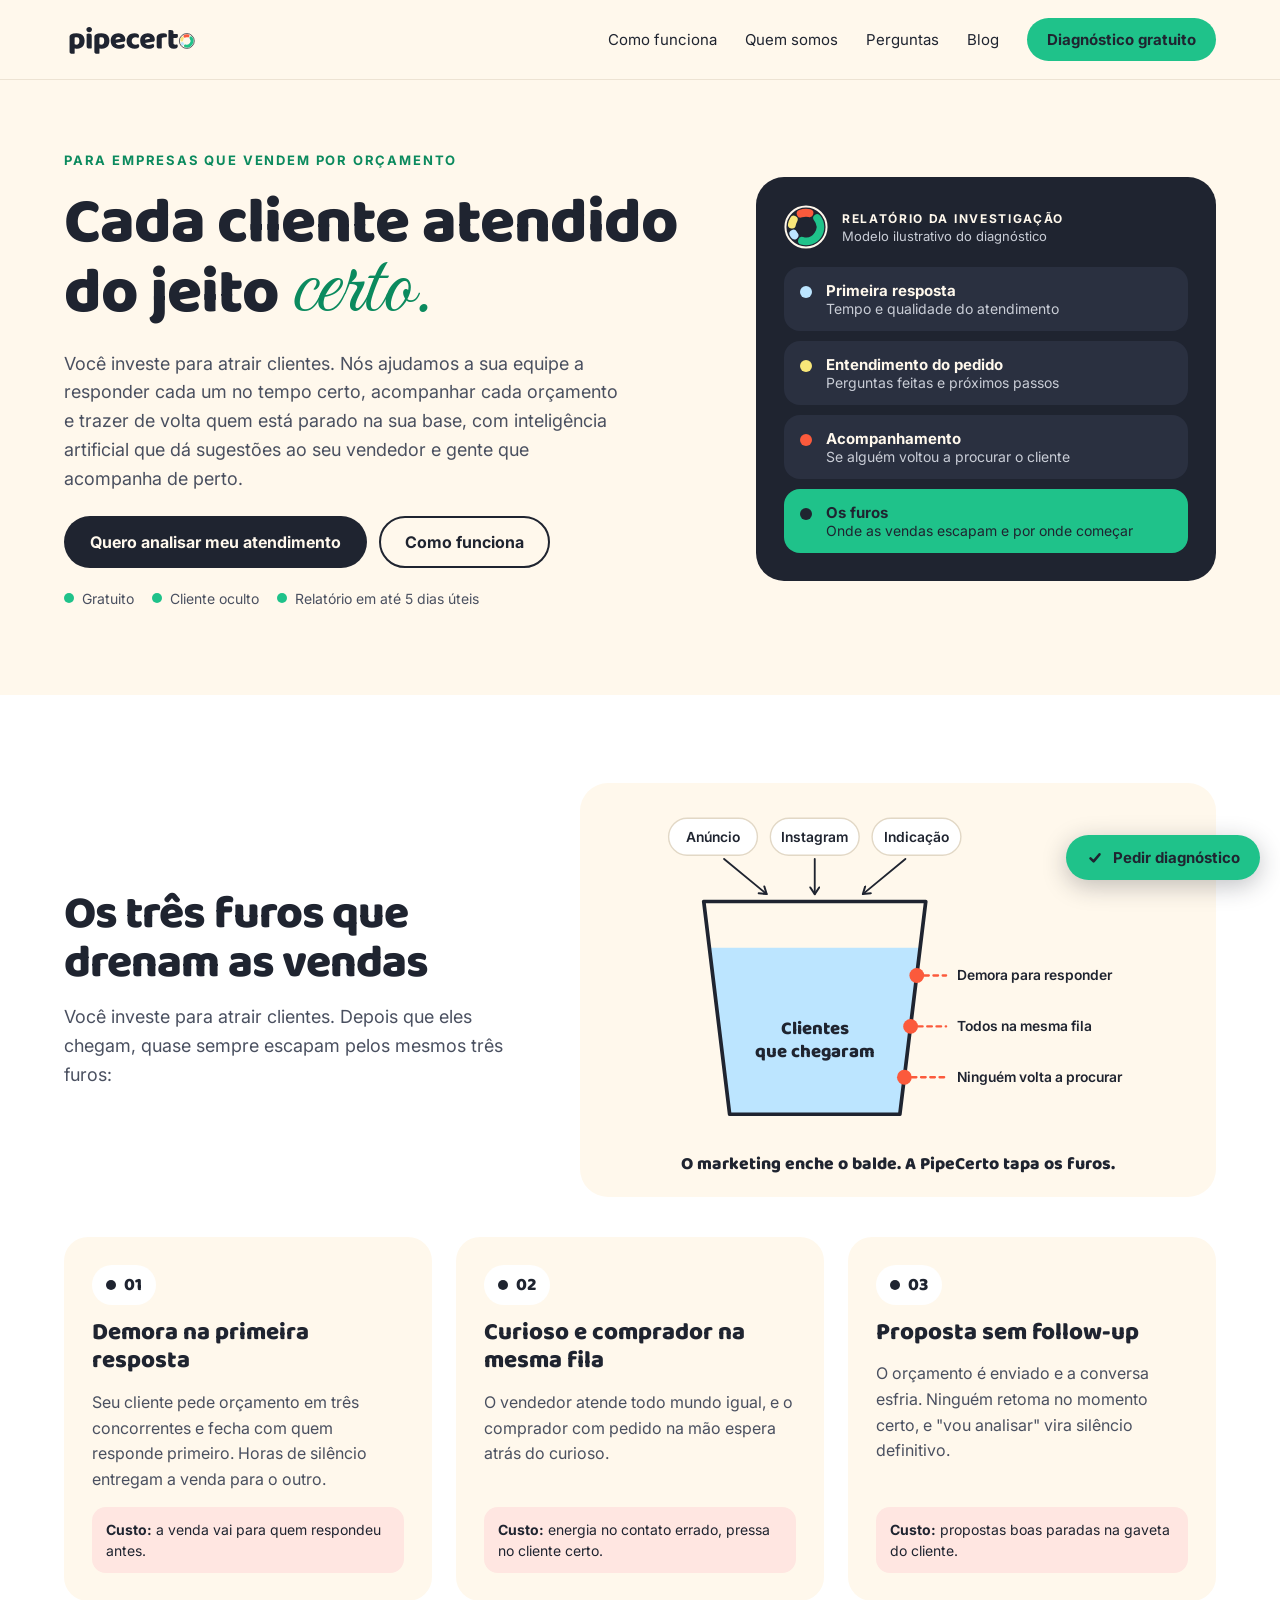
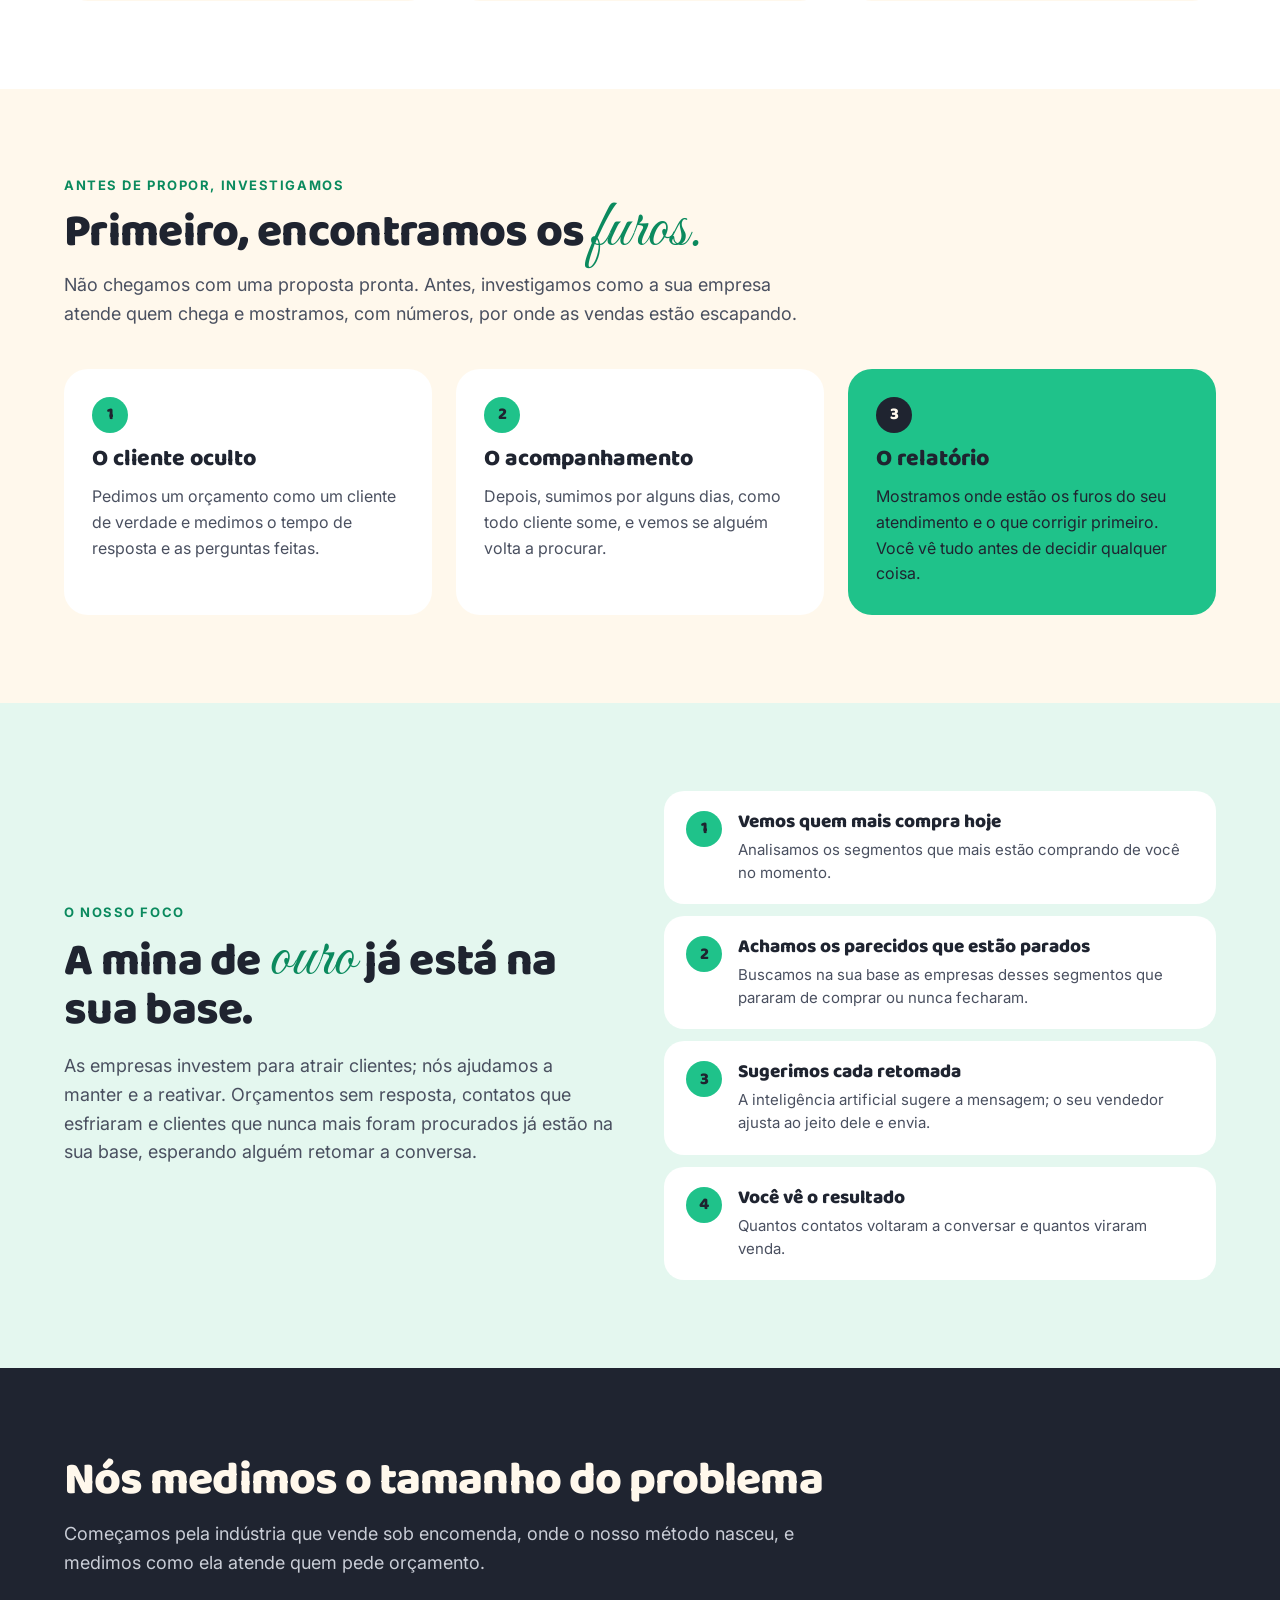
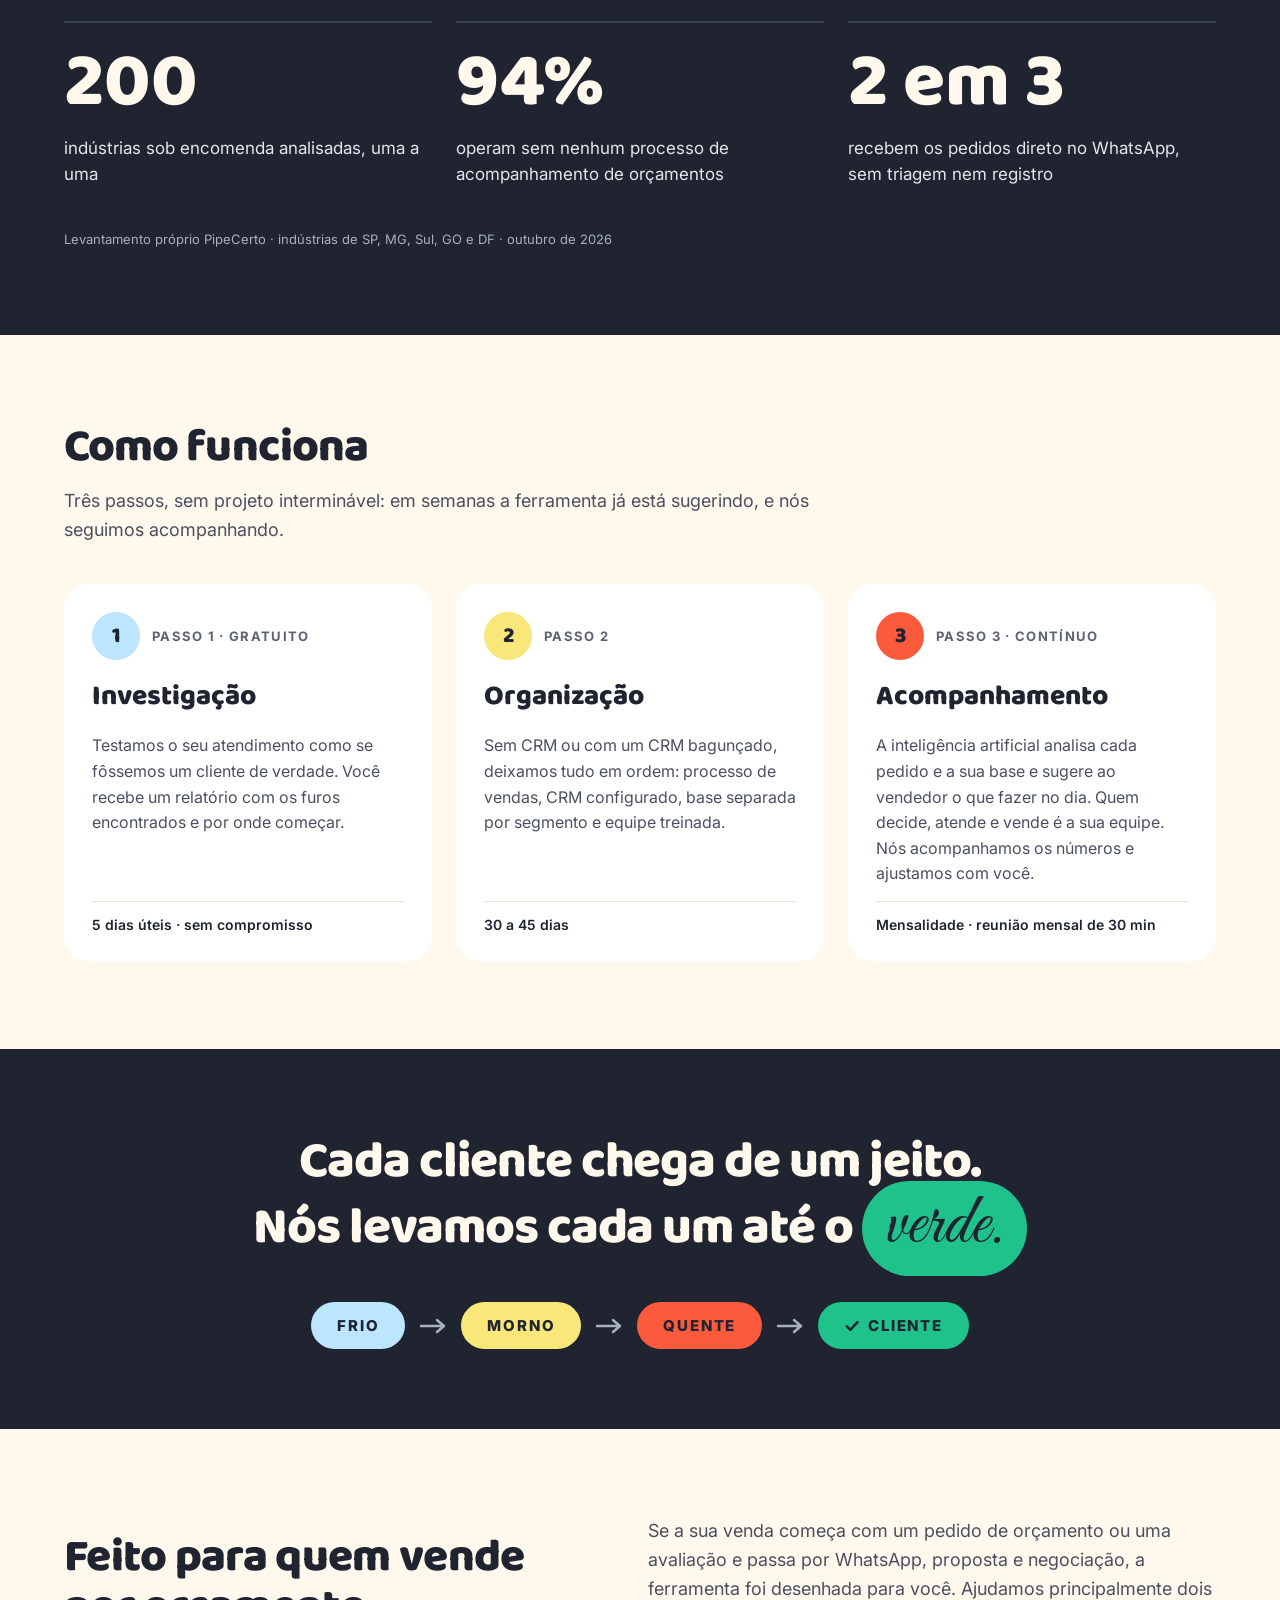
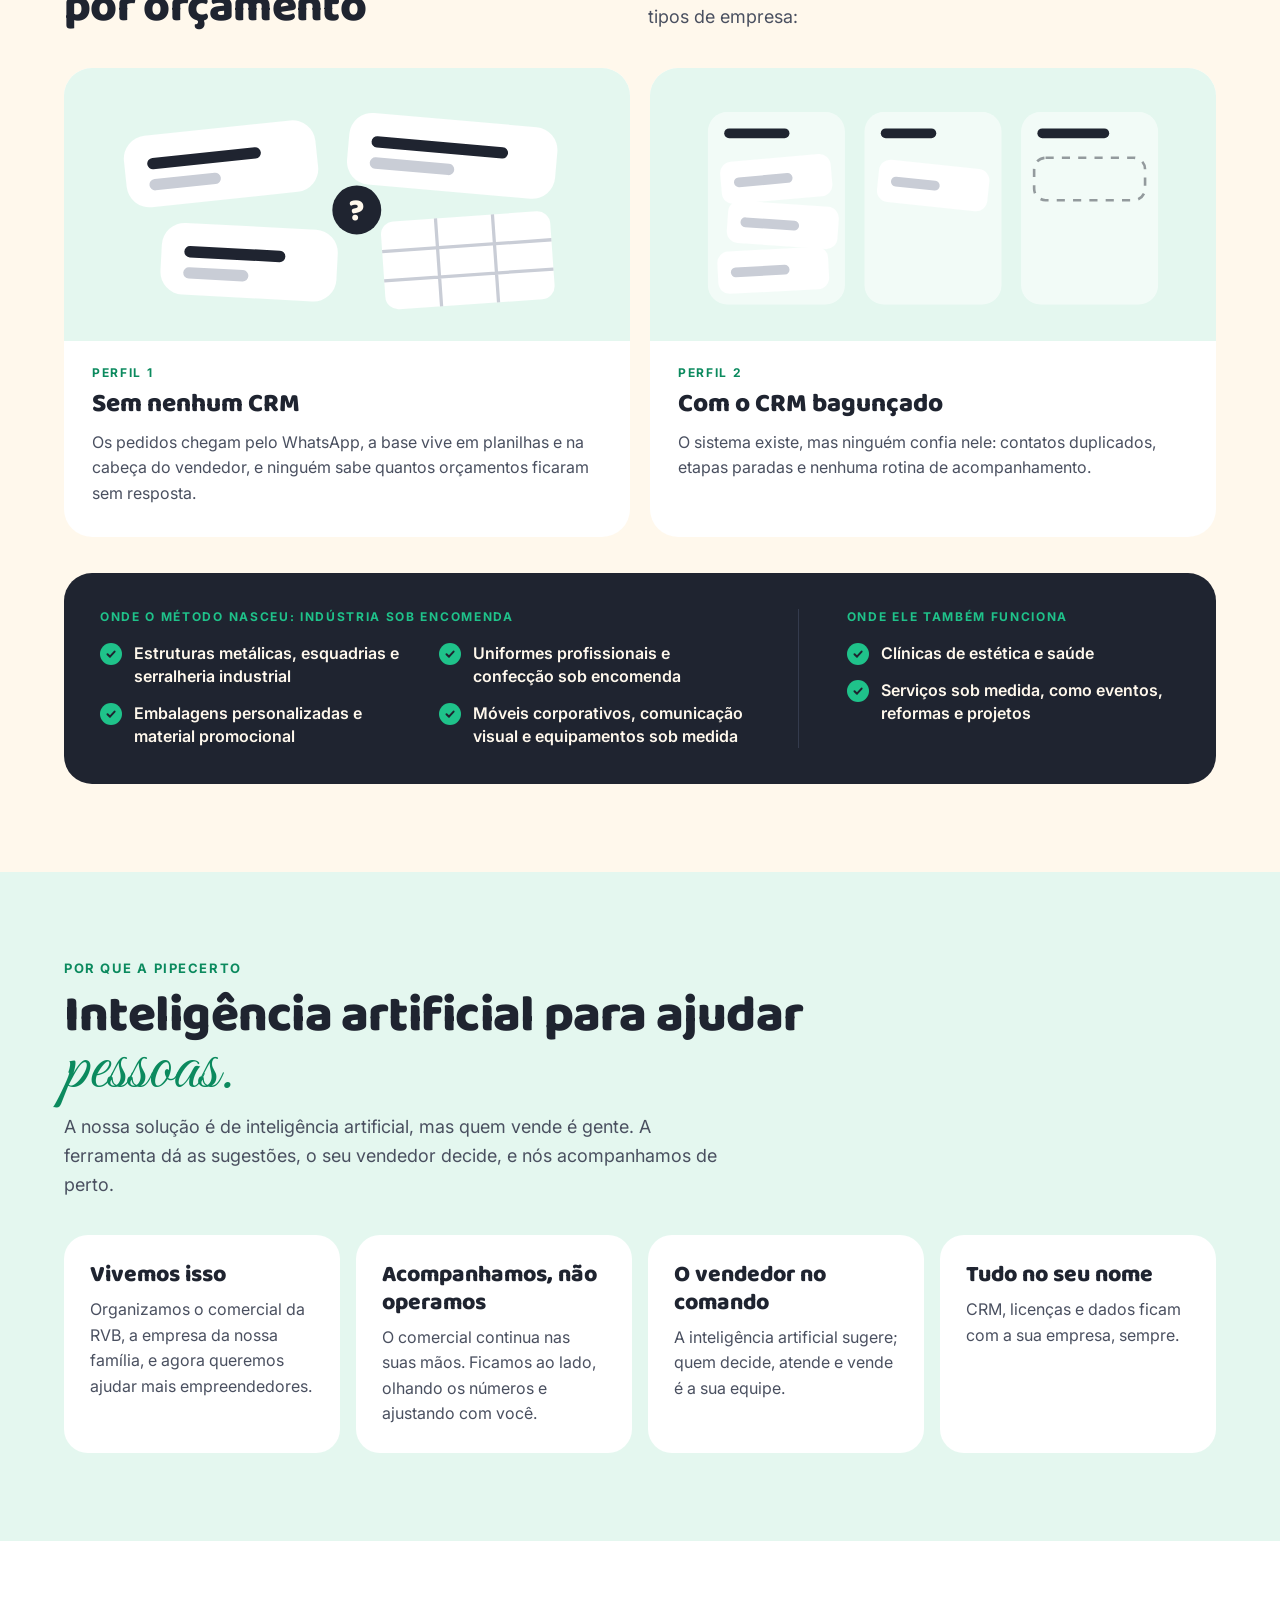
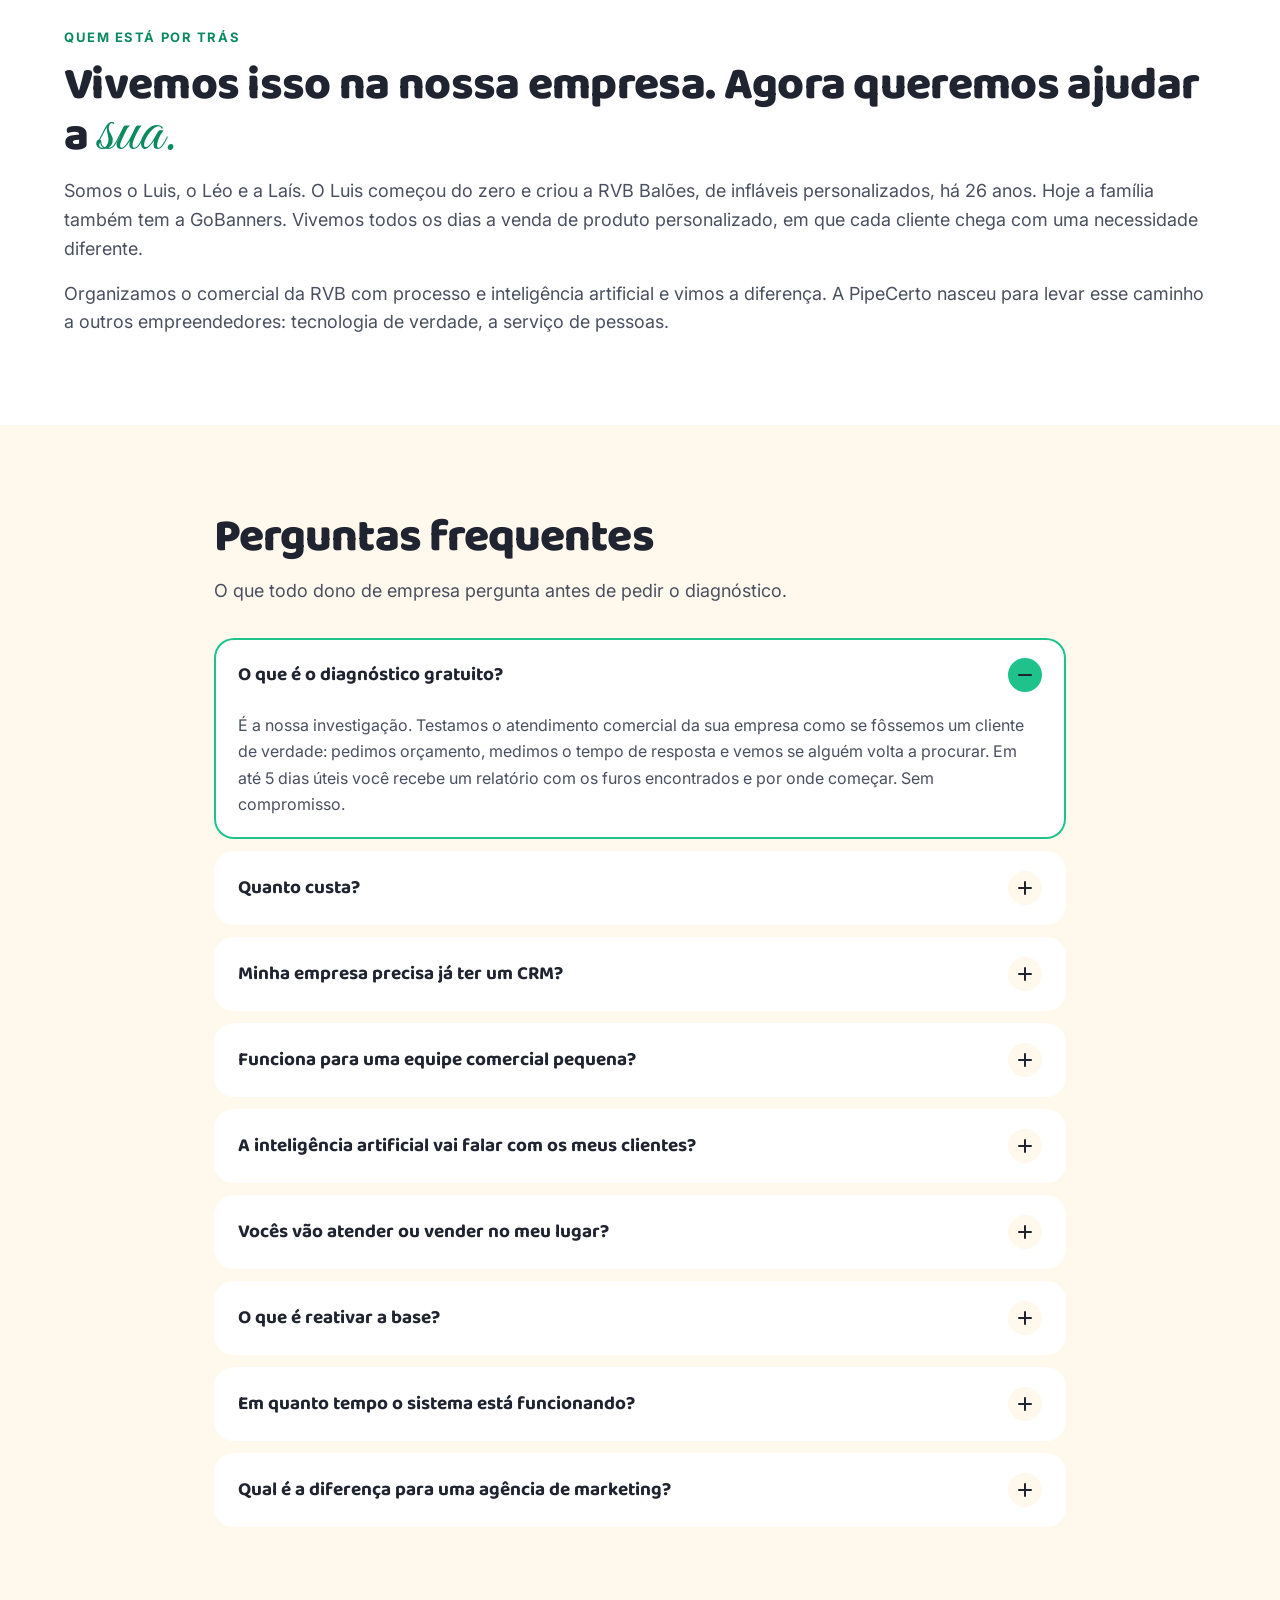
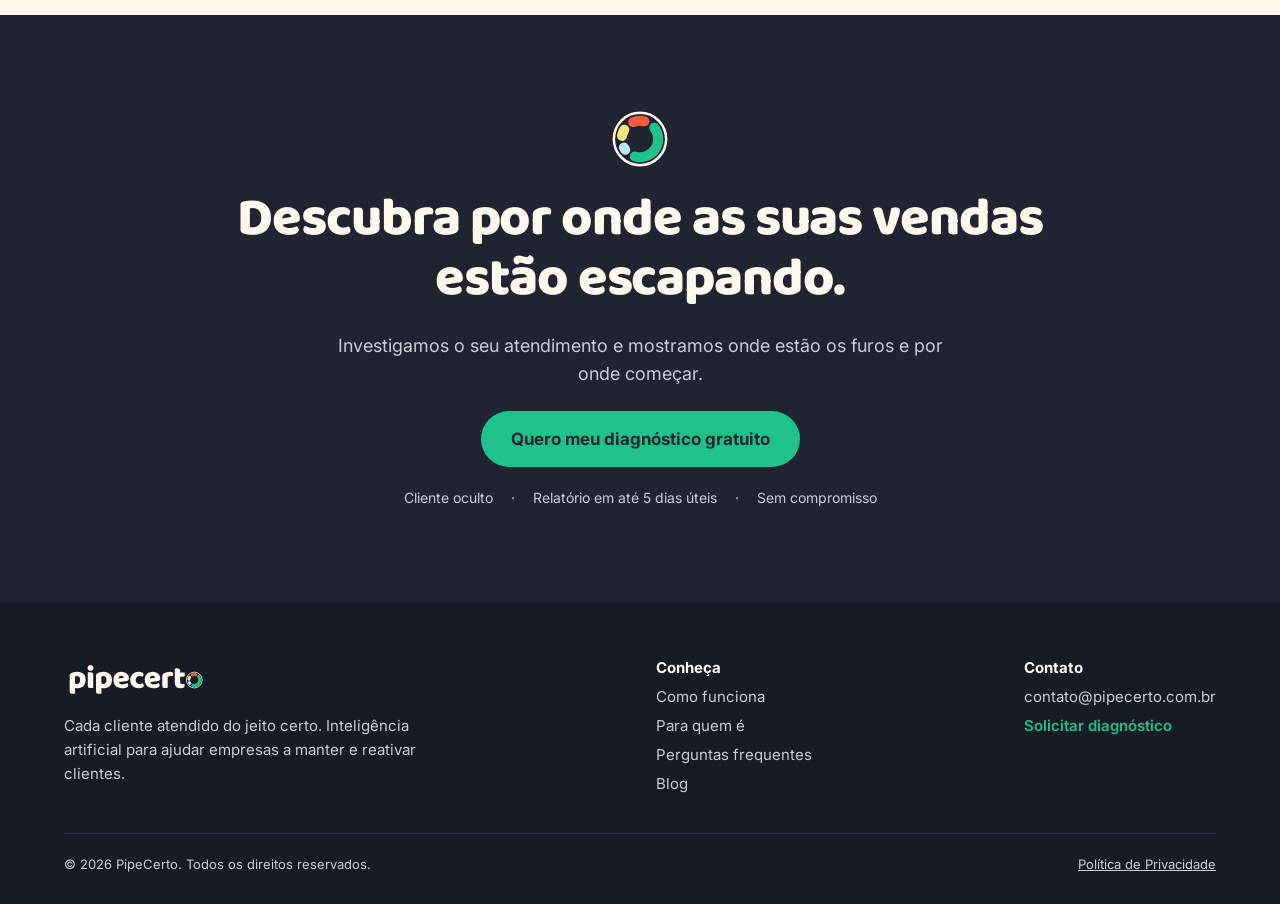
==== commit 2e135276: "Pagina inicial: botao flutuante do diagnostico visivel tambem no computador Co-Authored-By: Claude F" ====
--- a/index.html
+++ b/index.html
@@ -147,10 +147,9 @@
 @media (max-width:900px){.pq-seg{grid-template-columns:1fr;padding:28px 24px !important}.pq-2col{grid-template-columns:1fr}.pq-div{border-left:0;padding-left:0;border-top:1px solid #343B4D;padding-top:28px}}
 .topo{position:sticky;top:0;z-index:50}
 section[id]{scroll-margin-top:84px}
-.fab-diag{position:fixed;right:20px;bottom:20px;z-index:90;display:none;align-items:center;gap:9px;background:#1FC28A;color:#1F2430;font-family:Inter,sans-serif;font-weight:700;font-size:15px;text-decoration:none;border-radius:999px;padding:13px 20px;box-shadow:0 6px 24px rgba(31,36,48,.28)}
+.fab-diag{position:fixed;right:20px;bottom:20px;z-index:90;display:flex;align-items:center;gap:9px;background:#1FC28A;color:#1F2430;font-family:Inter,sans-serif;font-weight:700;font-size:15px;text-decoration:none;border-radius:999px;padding:13px 20px;box-shadow:0 6px 24px rgba(31,36,48,.28)}
 @media (max-width:860px){
   .menu .ancora{display:none}
-  .fab-diag{display:flex}
 }
 @media (max-width:640px){
   .fab-diag{right:16px;bottom:16px;padding:12px 17px;font-size:14px}
@@ -426,6 +425,6 @@
 </footer>
 
 </div>
-<a class="fab-diag" href="https://diagnostico.pipecerto.com.br" aria-label="Pedir diagnóstico gratuito">Pedir diagnóstico</a>
+<a class="fab-diag" href="https://diagnostico.pipecerto.com.br" aria-label="Pedir diagnóstico gratuito"><svg width="18" height="18" viewBox="0 0 64 64" aria-hidden="true"><polyline points="16 33 27 44 48 19" fill="none" stroke="#1F2430" stroke-width="9" stroke-linecap="round" stroke-linejoin="round"/></svg>Pedir diagnóstico</a>
 </body>
 </html>
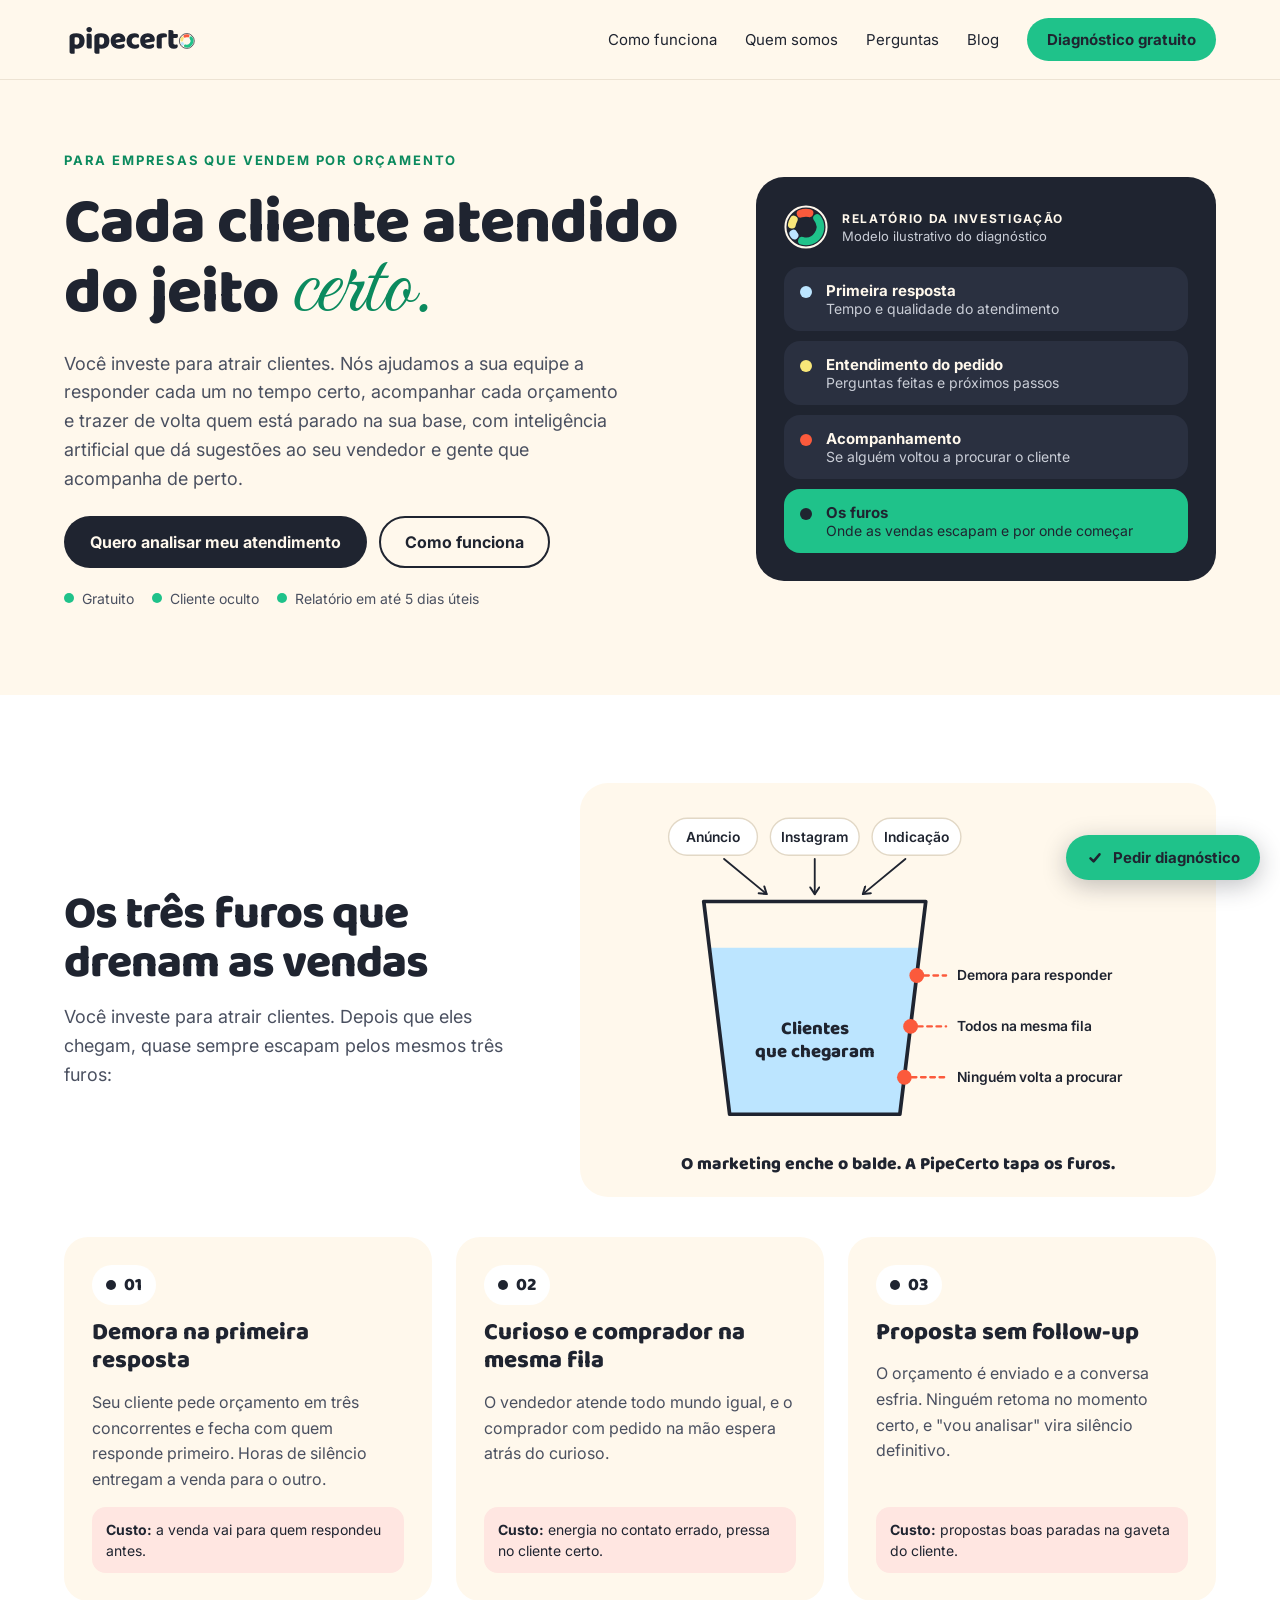
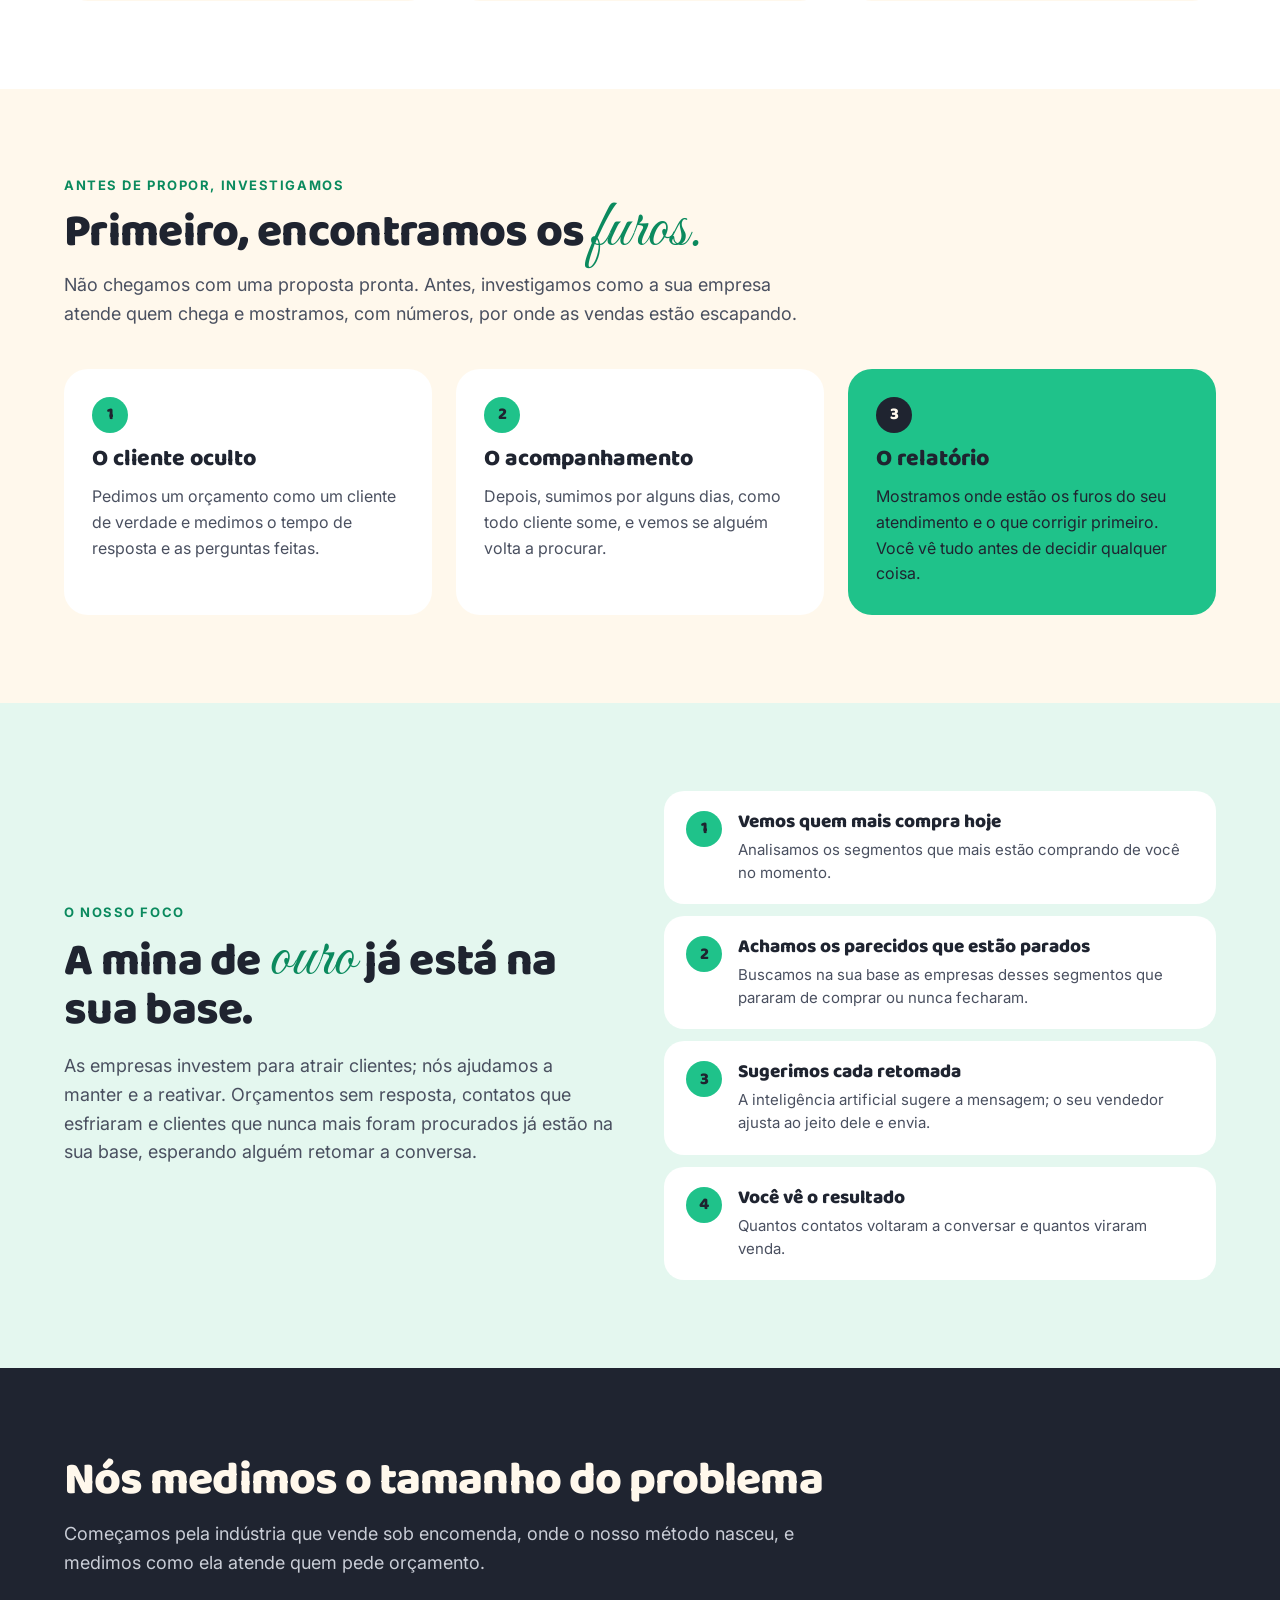
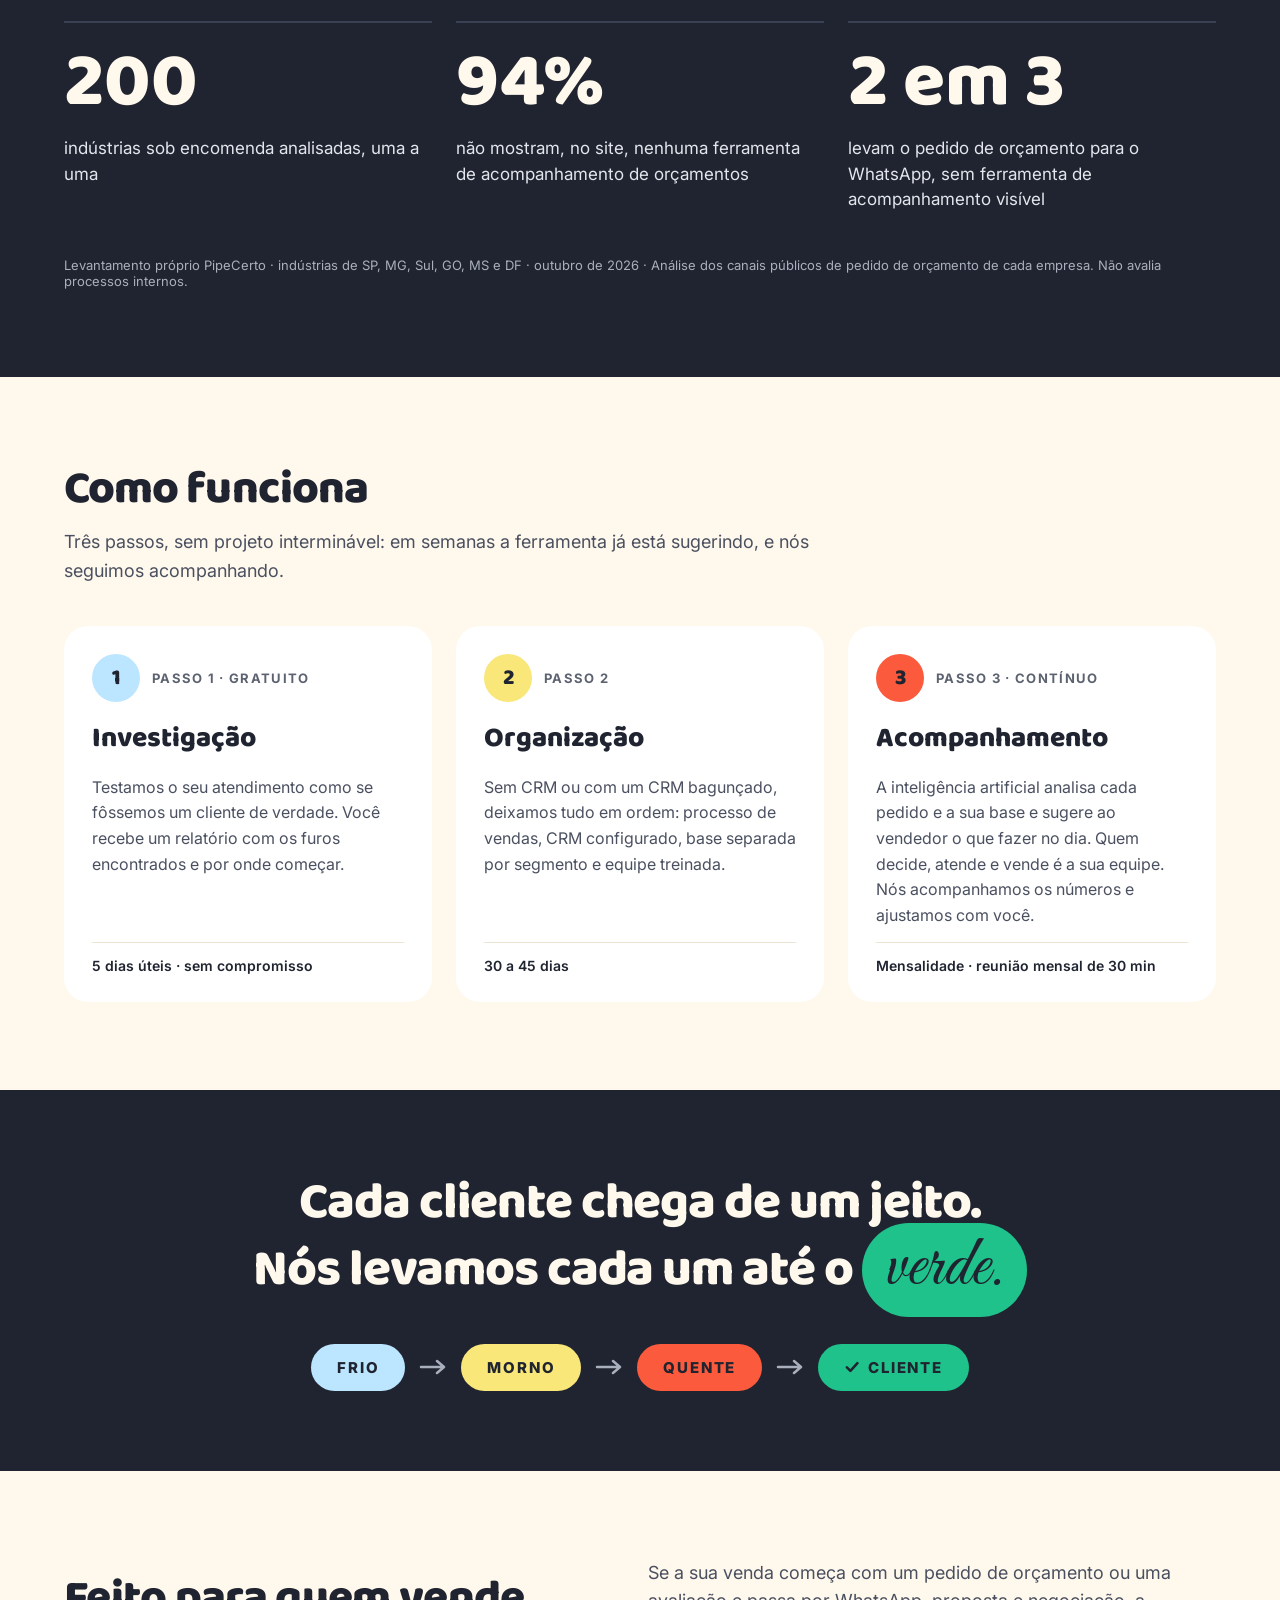
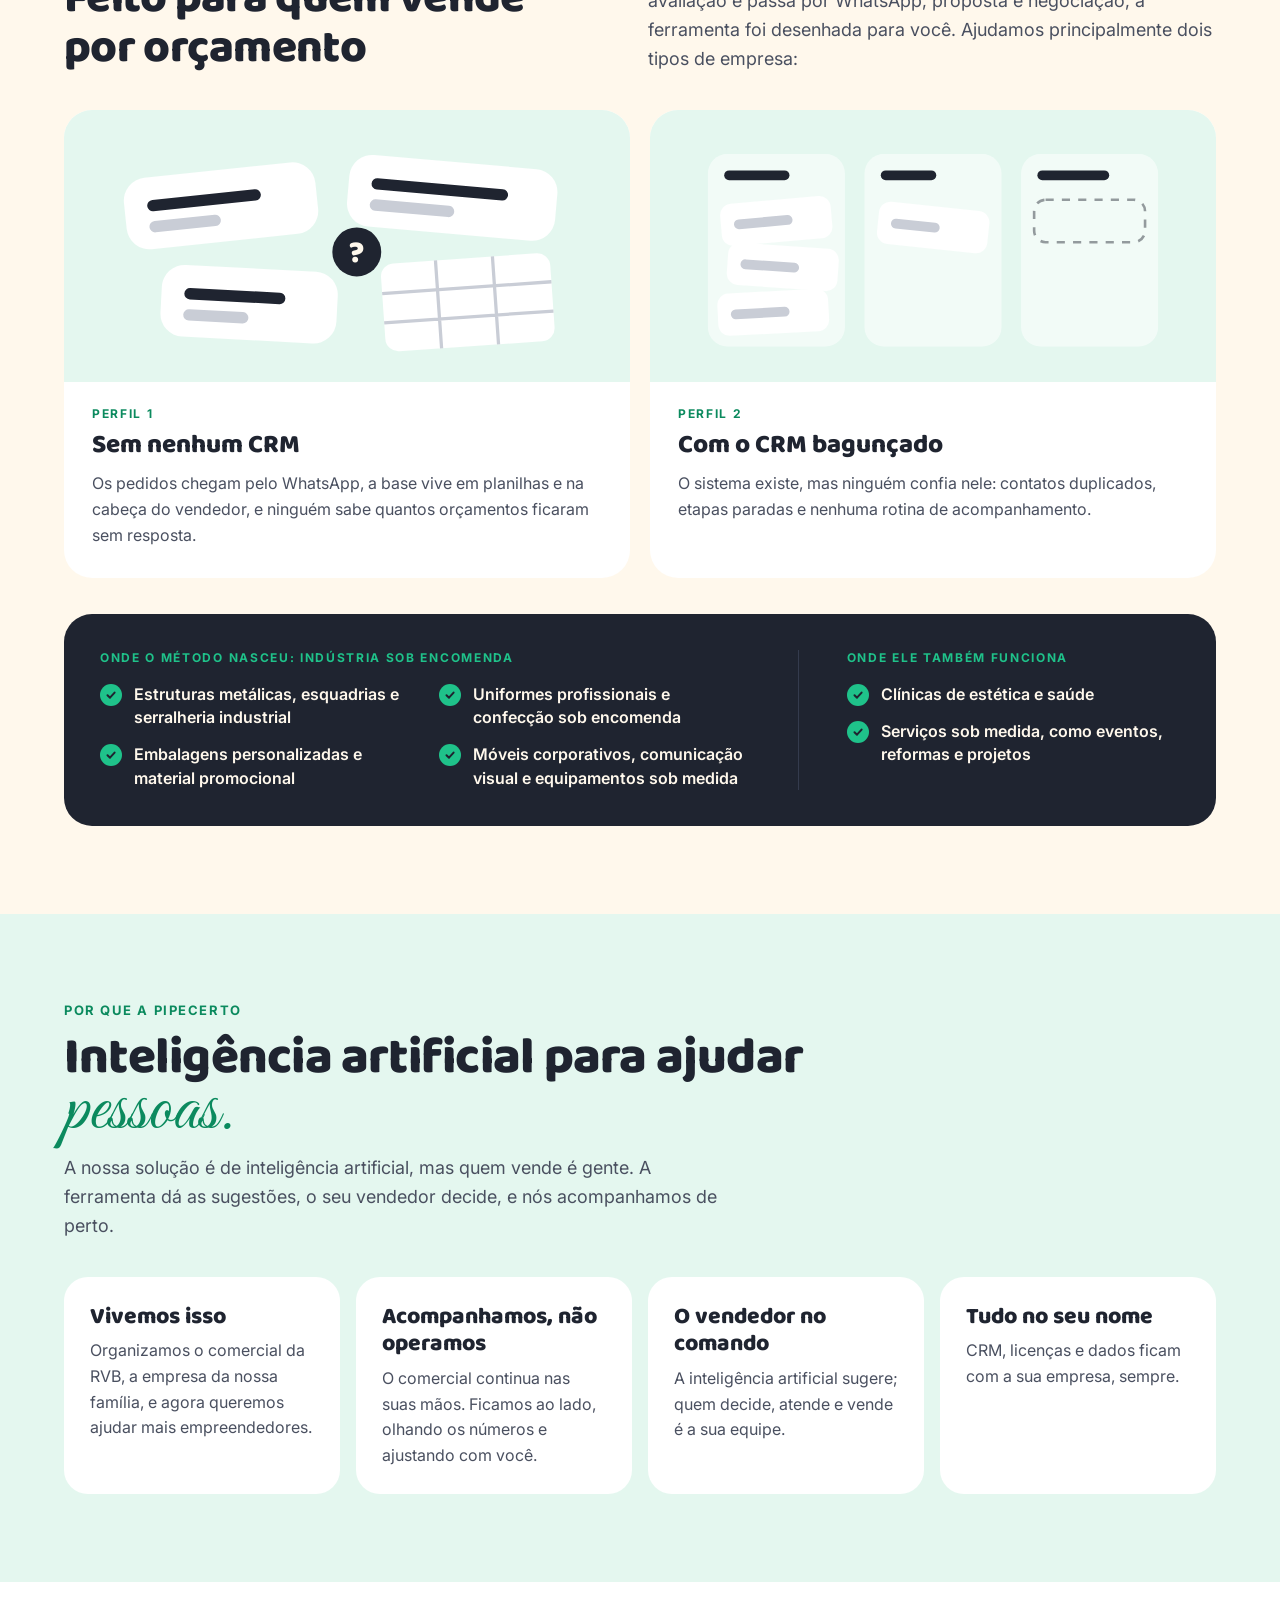
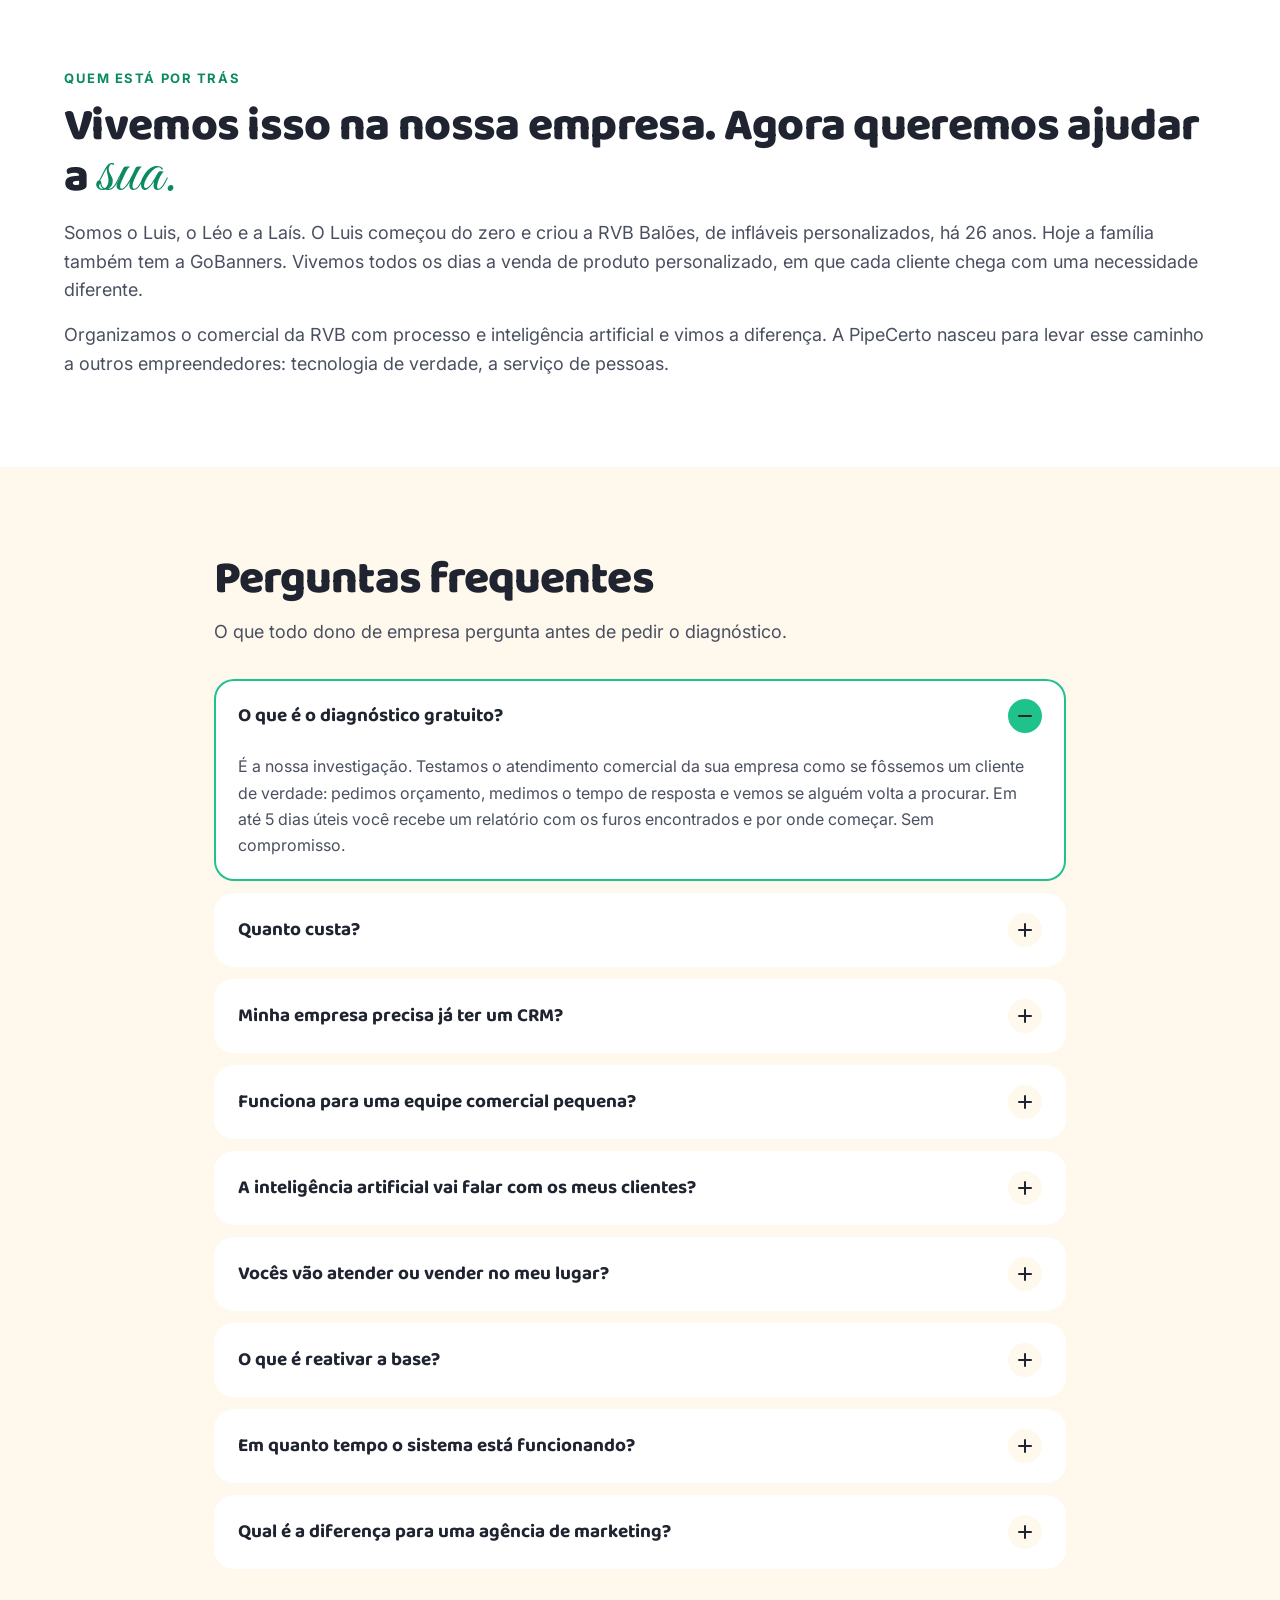
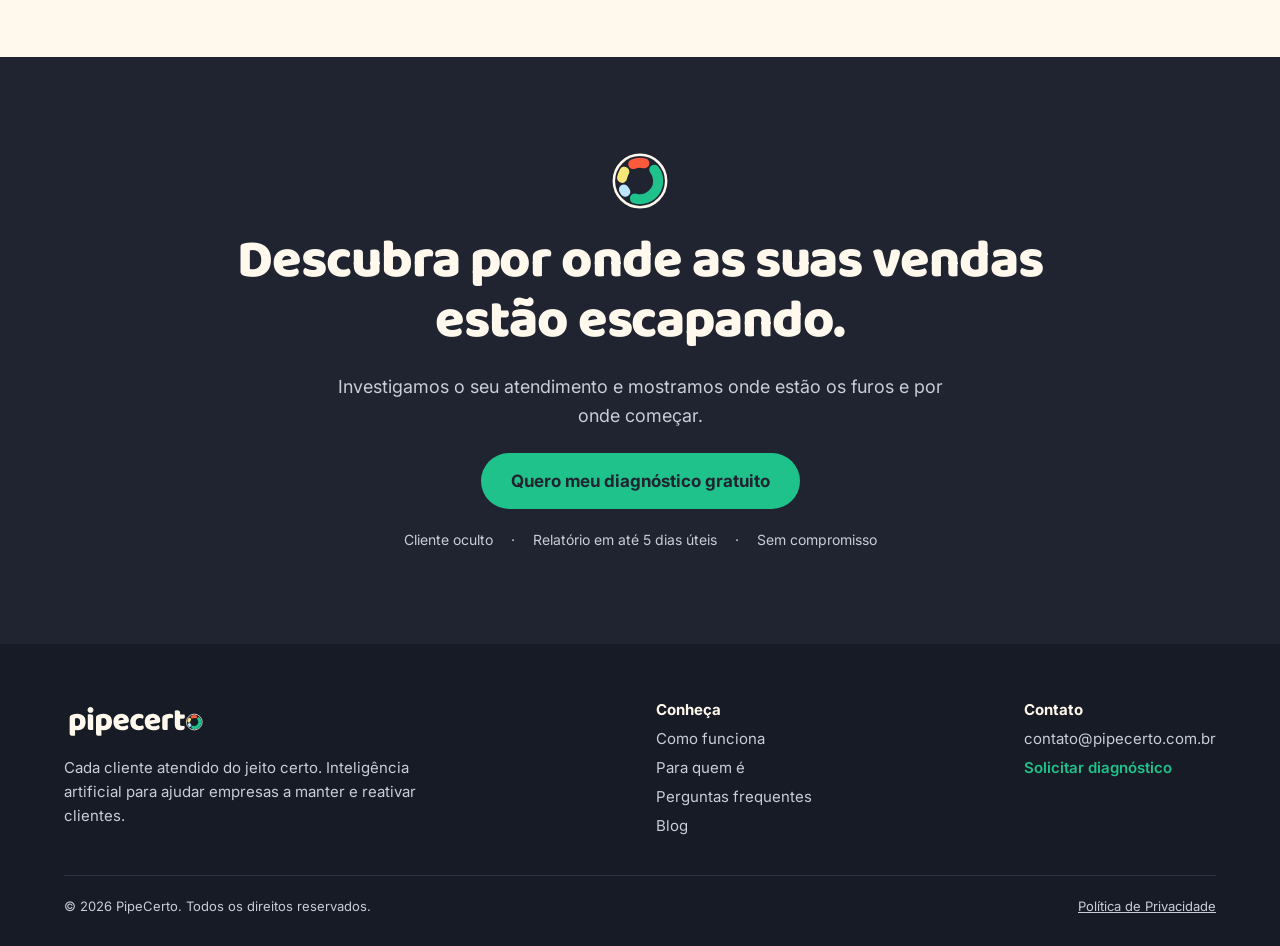
==== commit 5fcfdf58: "Artigos assinados por Luis Silvestre; numeros do levantamento descritos pelo que foi observado Co-Au" ====
--- a/index.html
+++ b/index.html
@@ -267,10 +267,10 @@
 </div>
 <div style="display: grid; grid-template-columns: repeat(auto-fit, minmax(260px, 1fr)); gap: 24px">
 <div style="display: flex; flex-direction: column; gap: 14px; border-top: 2px solid #3A4152; padding-top: 22px"><div style="font-family: 'Baloo 2', sans-serif; font-weight: 800; font-size: clamp(56px, 6vw, 80px); line-height: 1">200</div><div style="font-size: 17px; line-height: 1.5; color: #E3E6EC">indústrias sob encomenda analisadas, uma a uma</div></div>
-<div style="display: flex; flex-direction: column; gap: 14px; border-top: 2px solid #3A4152; padding-top: 22px"><div style="font-family: 'Baloo 2', sans-serif; font-weight: 800; font-size: clamp(56px, 6vw, 80px); line-height: 1">94%</div><div style="font-size: 17px; line-height: 1.5; color: #E3E6EC">operam sem nenhum processo de acompanhamento de orçamentos</div></div>
-<div style="display: flex; flex-direction: column; gap: 14px; border-top: 2px solid #3A4152; padding-top: 22px"><div style="font-family: 'Baloo 2', sans-serif; font-weight: 800; font-size: clamp(56px, 6vw, 80px); line-height: 1">2 em 3</div><div style="font-size: 17px; line-height: 1.5; color: #E3E6EC">recebem os pedidos direto no WhatsApp, sem triagem nem registro</div></div>
-</div>
-<div style="font-size: 13px; color: #A9AFBC">Levantamento próprio PipeCerto · indústrias de SP, MG, Sul, GO e DF · outubro de 2026</div>
+<div style="display: flex; flex-direction: column; gap: 14px; border-top: 2px solid #3A4152; padding-top: 22px"><div style="font-family: 'Baloo 2', sans-serif; font-weight: 800; font-size: clamp(56px, 6vw, 80px); line-height: 1">94%</div><div style="font-size: 17px; line-height: 1.5; color: #E3E6EC">não mostram, no site, nenhuma ferramenta de acompanhamento de orçamentos</div></div>
+<div style="display: flex; flex-direction: column; gap: 14px; border-top: 2px solid #3A4152; padding-top: 22px"><div style="font-family: 'Baloo 2', sans-serif; font-weight: 800; font-size: clamp(56px, 6vw, 80px); line-height: 1">2 em 3</div><div style="font-size: 17px; line-height: 1.5; color: #E3E6EC">levam o pedido de orçamento para o WhatsApp, sem ferramenta de acompanhamento visível</div></div>
+</div>
+<div style="font-size: 13px; color: #A9AFBC">Levantamento próprio PipeCerto · indústrias de SP, MG, Sul, GO, MS e DF · outubro de 2026 · Análise dos canais públicos de pedido de orçamento de cada empresa. Não avalia processos internos.</div>
 </div>
 </section>
 
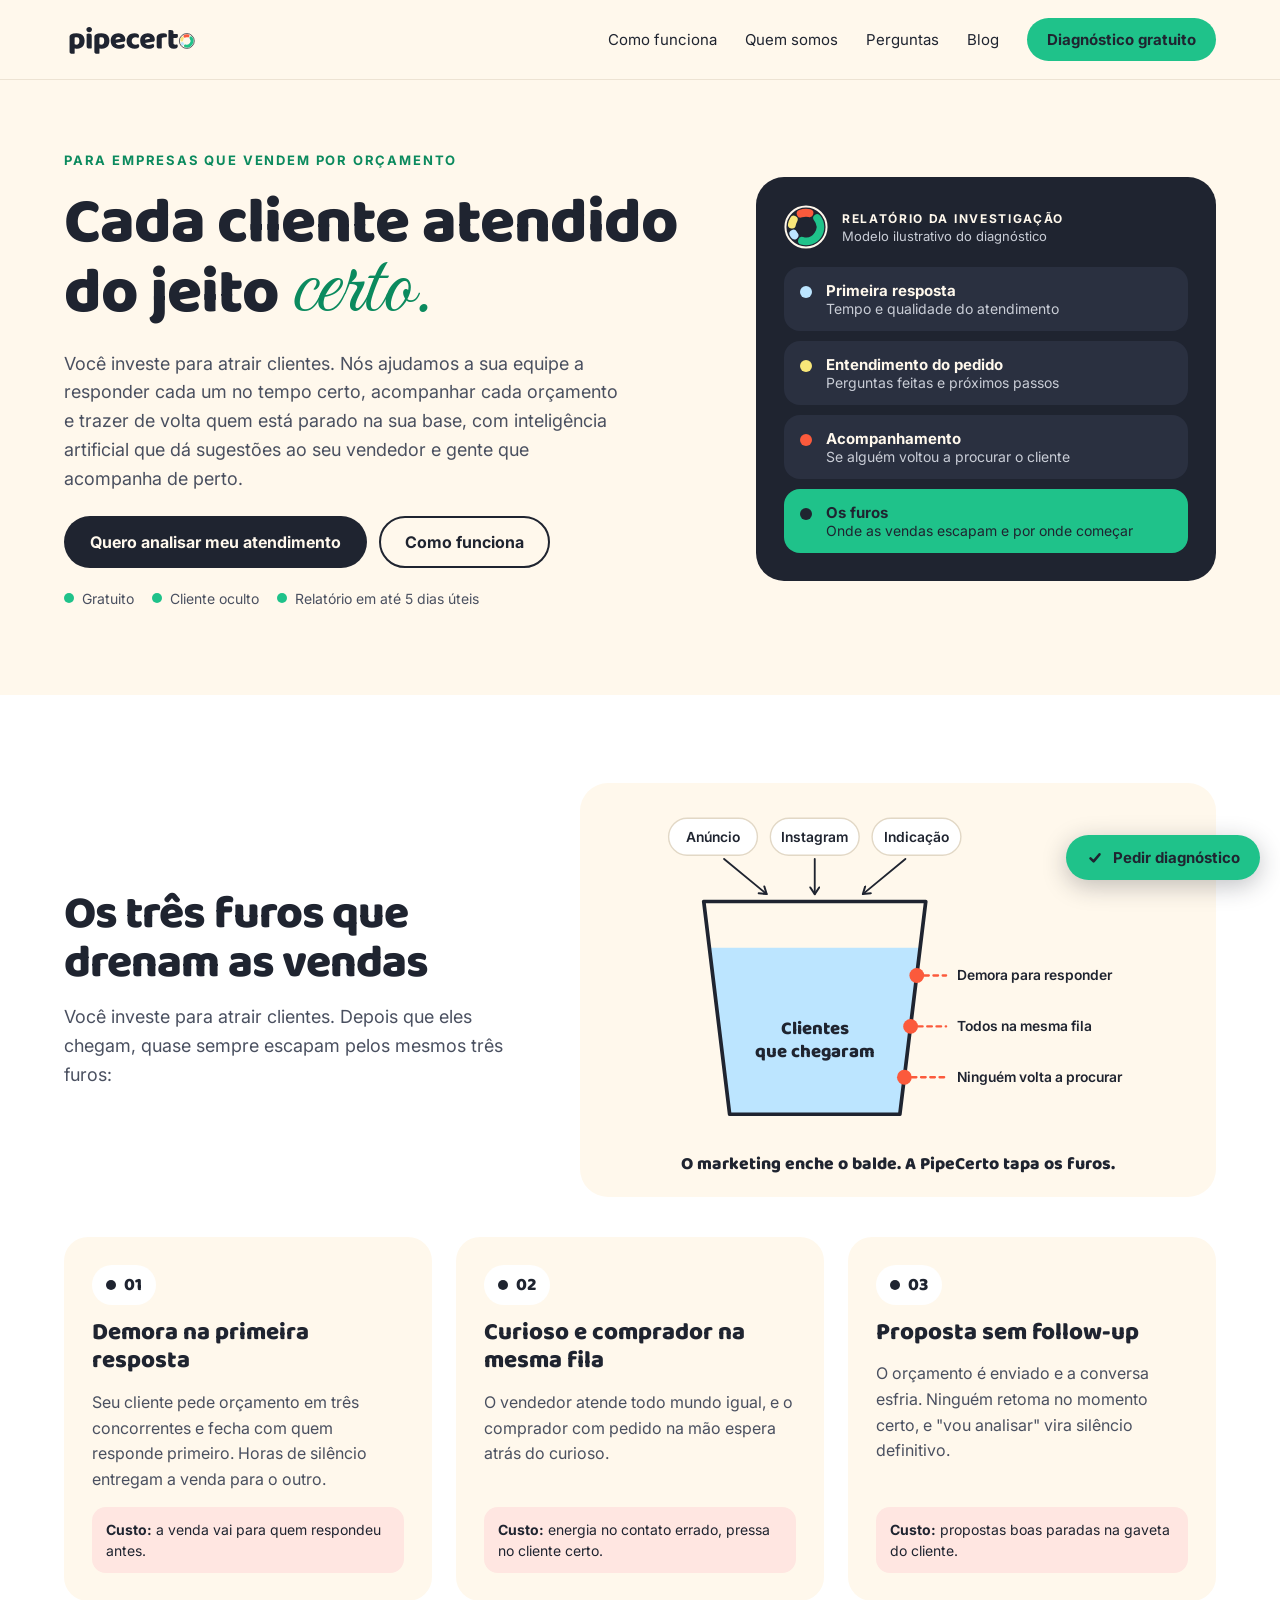
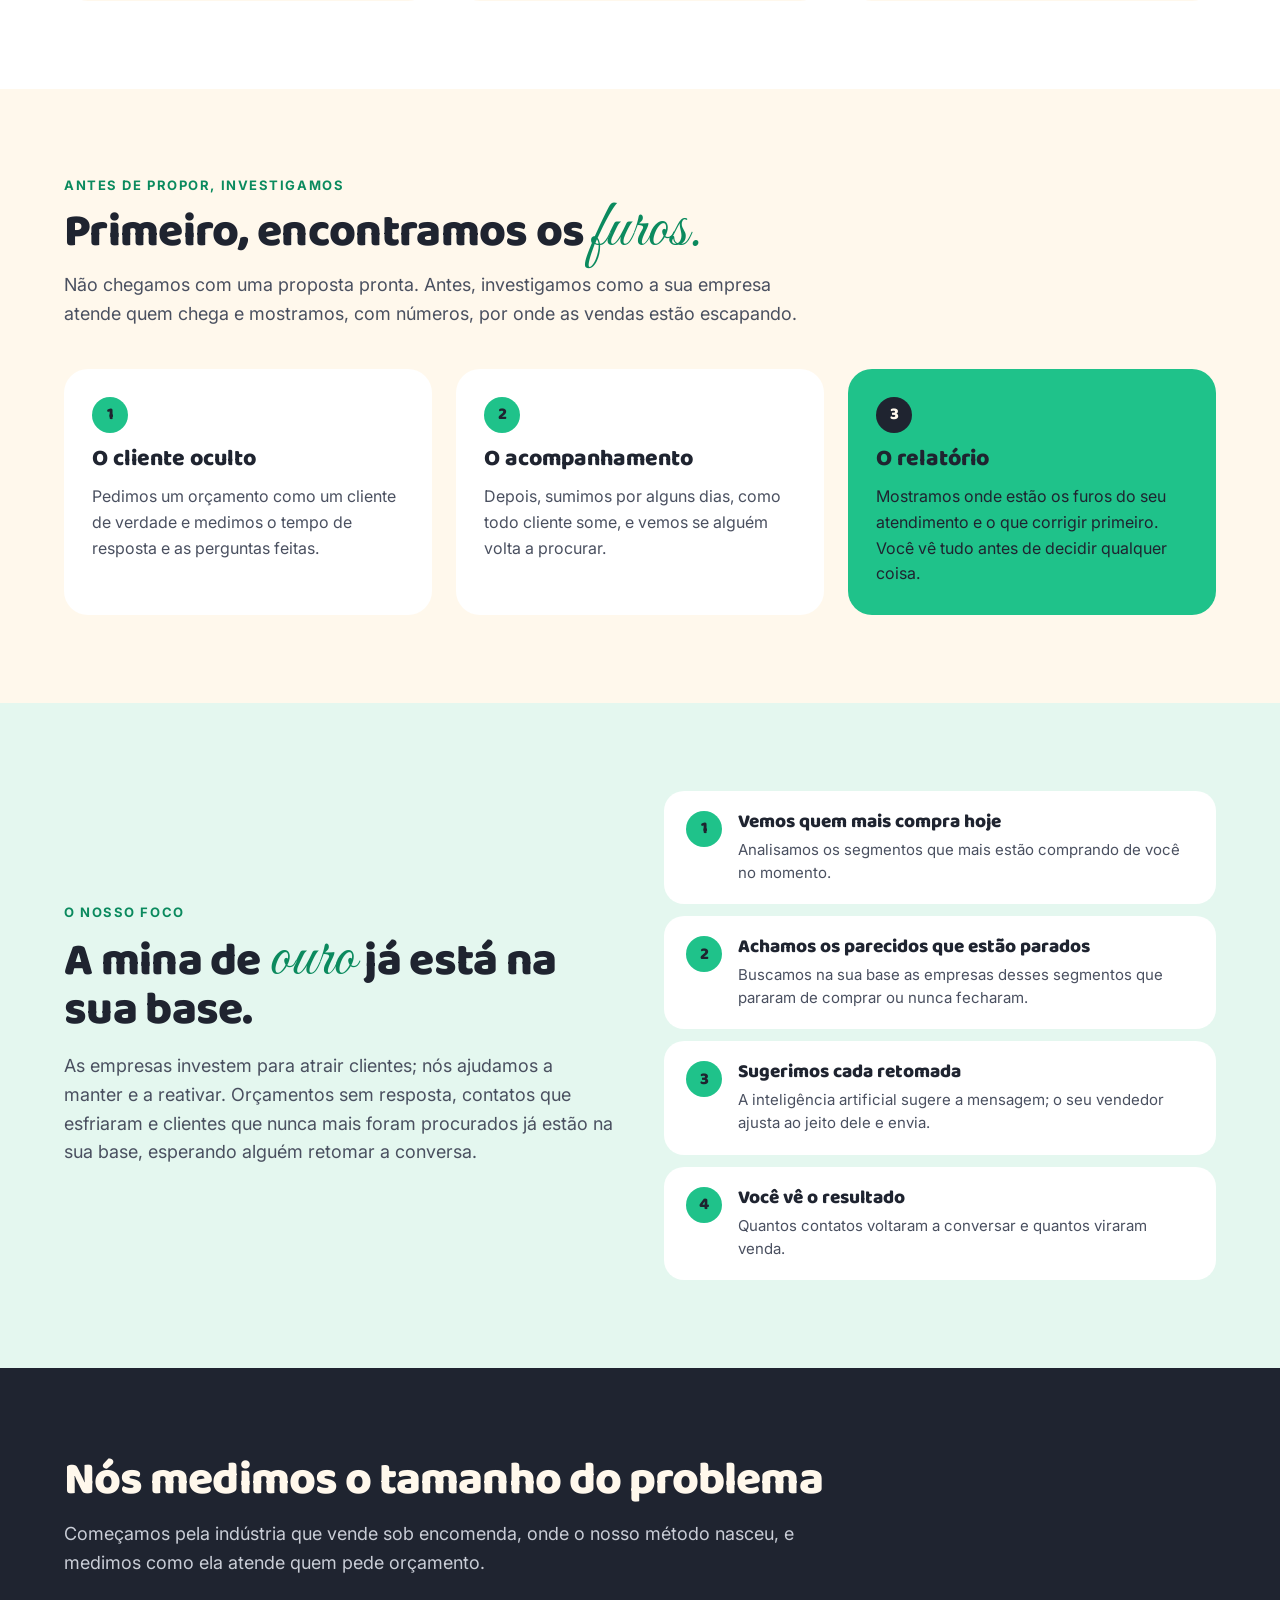
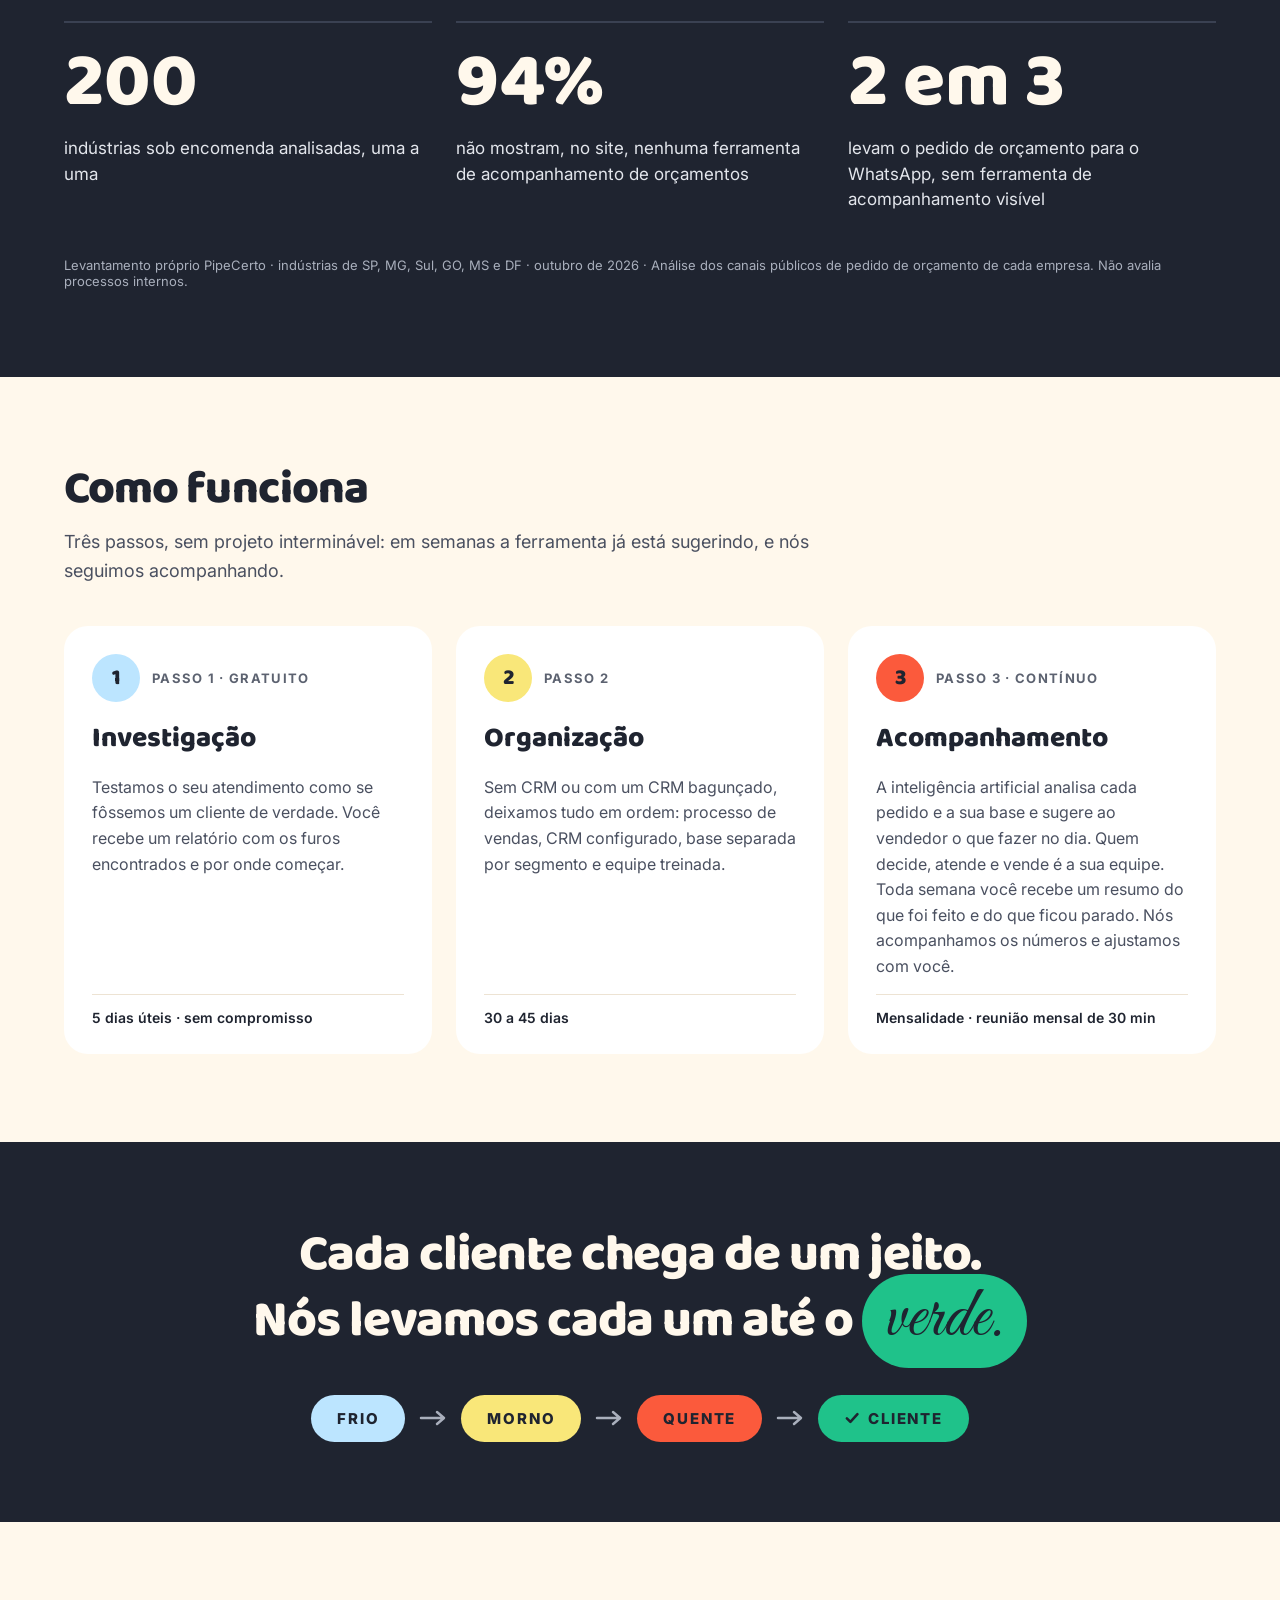
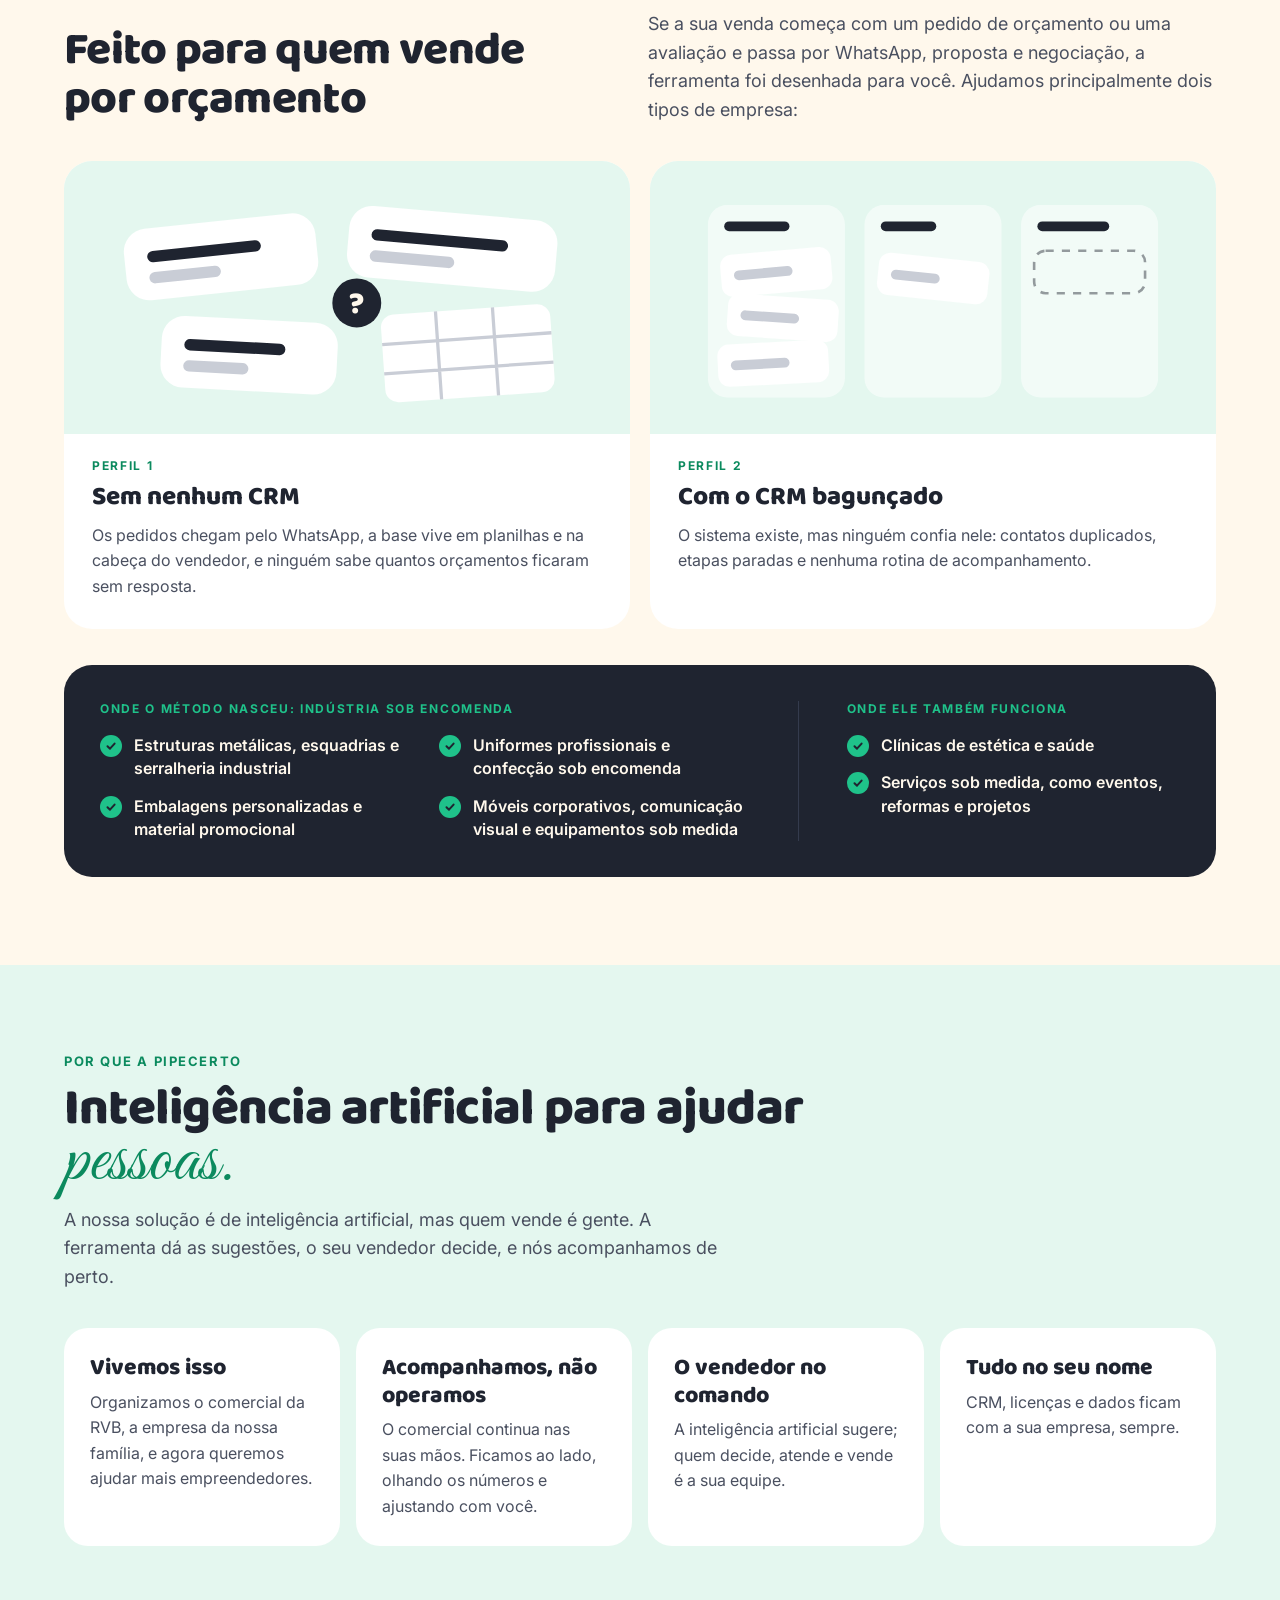
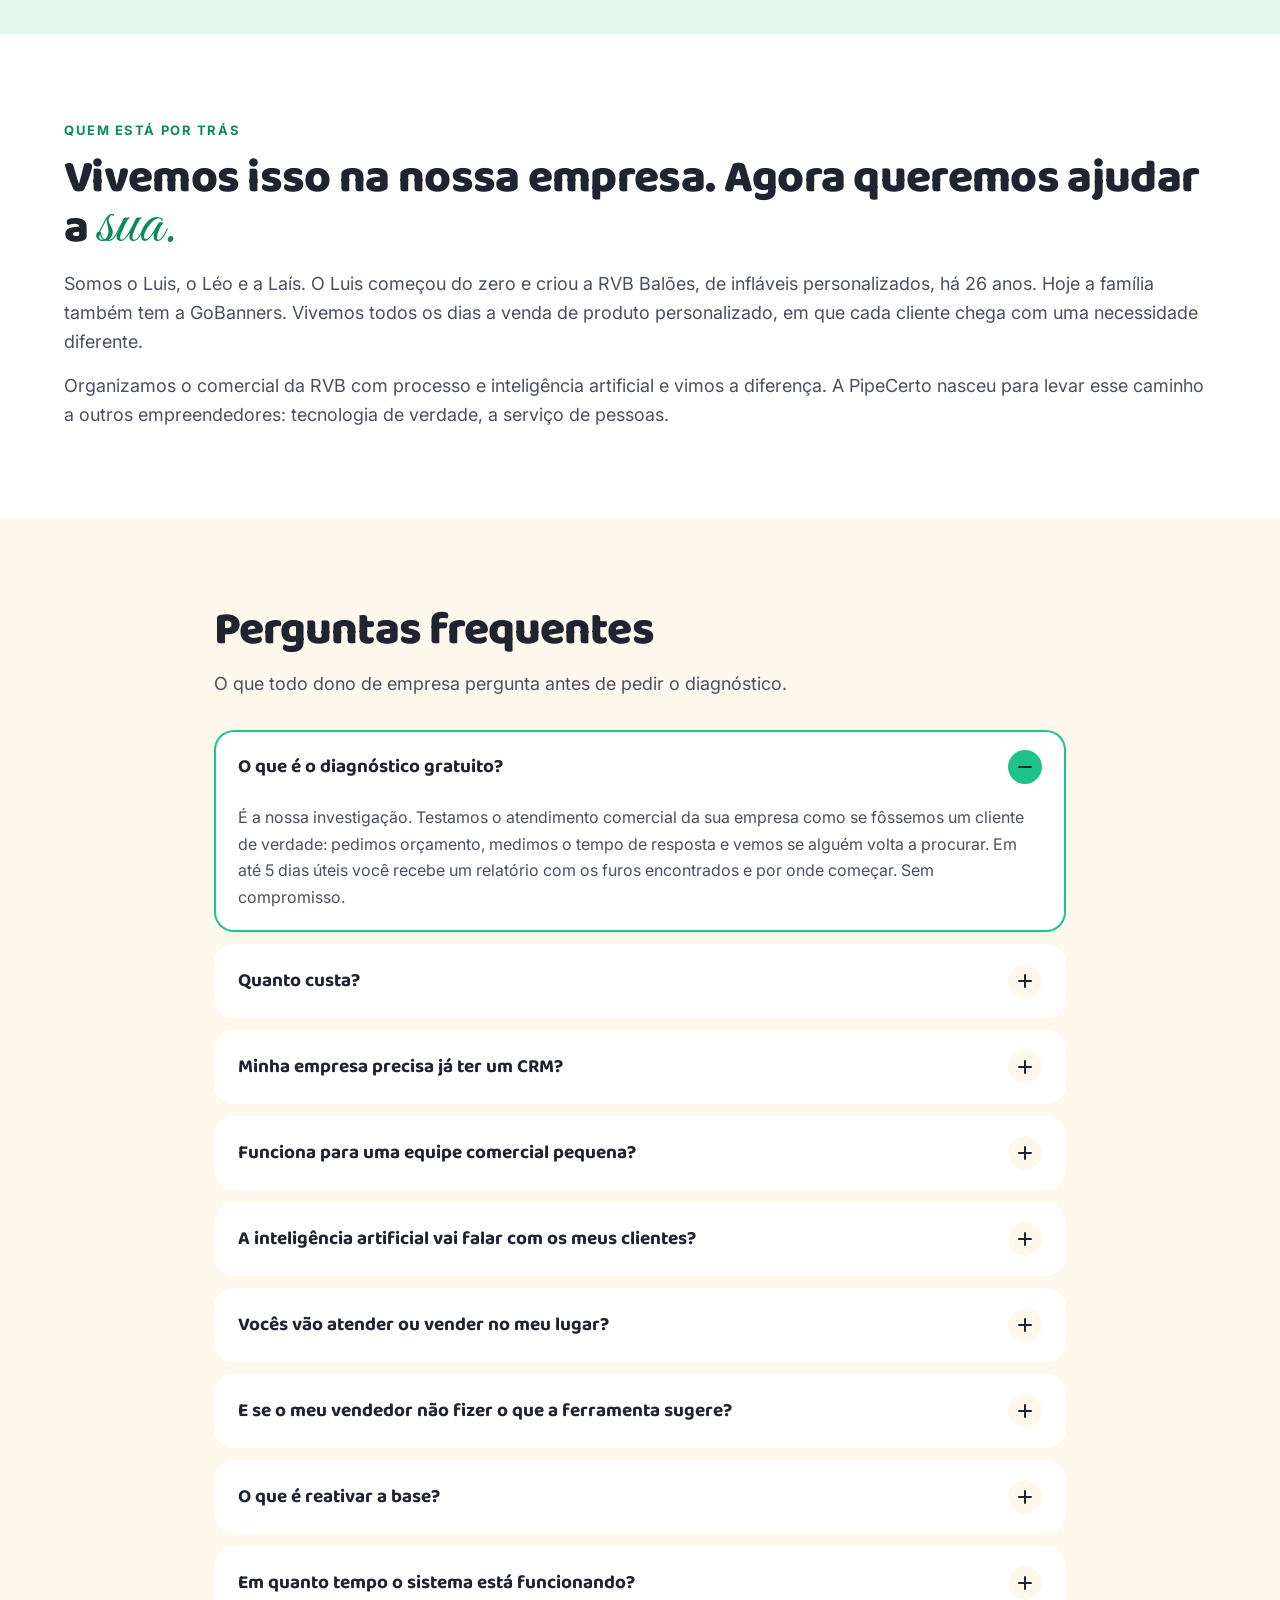
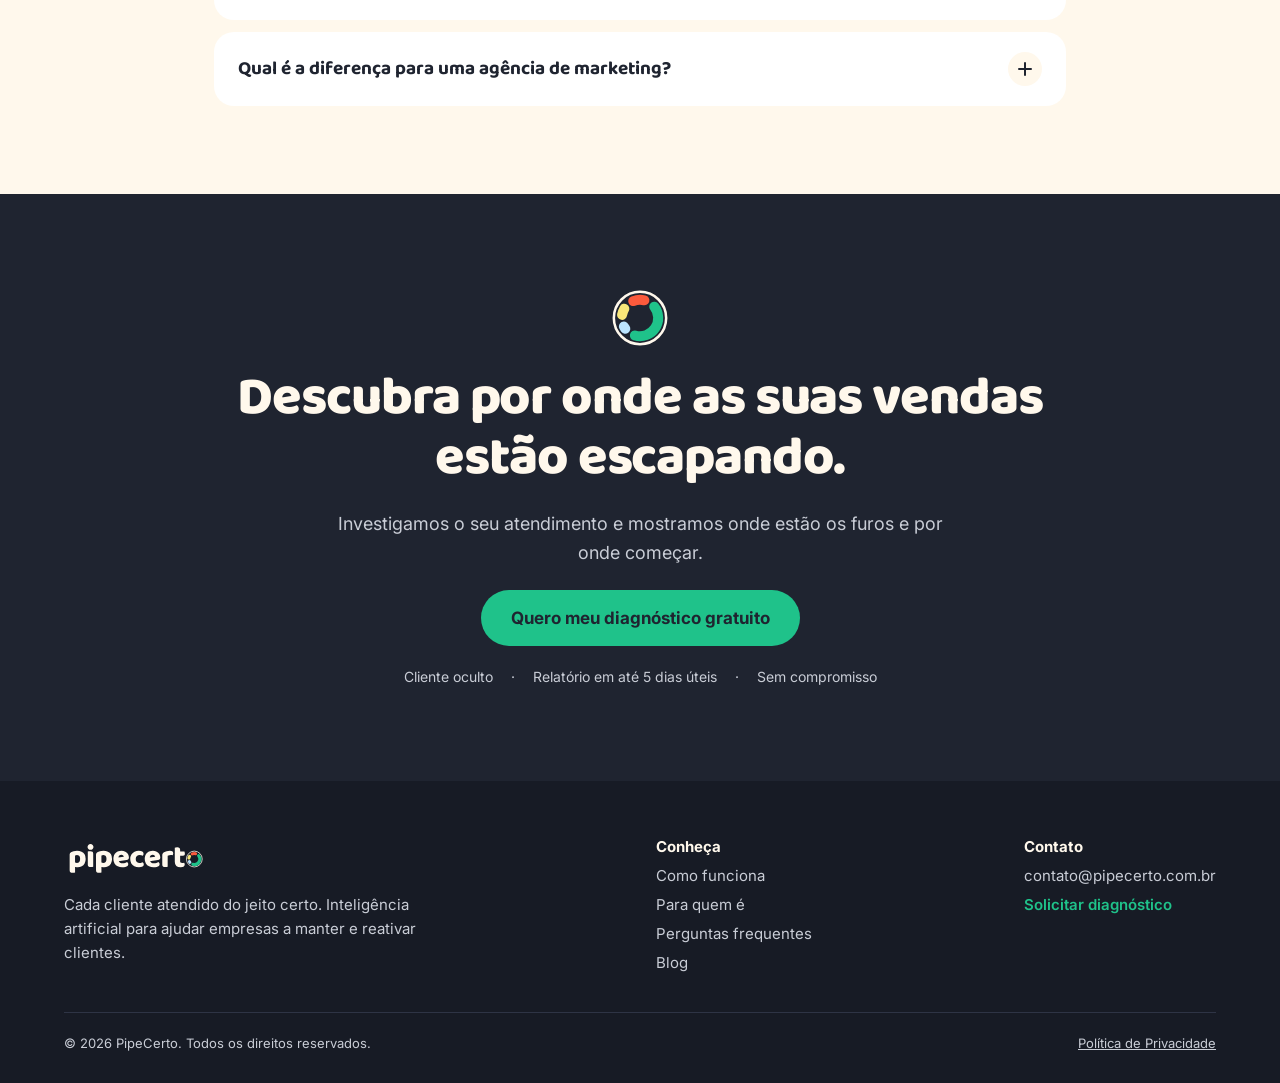
==== commit 7fb635a4: "Dois artigos novos (reativar clientes parados, CRM baguncado); pergunta nova e resumo semanal na pag" ====
--- a/index.html
+++ b/index.html
@@ -93,6 +93,14 @@
     },
     {
       "@type": "Question",
+      "name": "E se o meu vendedor não fizer o que a ferramenta sugere?",
+      "acceptedAnswer": {
+        "@type": "Answer",
+        "text": "Você fica sabendo. A ferramenta compara o que foi sugerido com o que foi feito e mostra, por vendedor, as atividades concluídas e as que ficaram para trás. Toda semana você recebe um resumo para conversar com a equipe. Nós não cobramos o vendedor no seu lugar: mostramos onde agir."
+      }
+    },
+    {
+      "@type": "Question",
       "name": "O que é reativar a base?",
       "acceptedAnswer": {
         "@type": "Answer",
@@ -295,7 +303,7 @@
 <div style="background: #FFFFFF; border-radius: 24px; padding: 28px; display: flex; flex-direction: column; gap: 14px">
 <div style="display: flex; align-items: center; gap: 12px"><div style="width: 48px; height: 48px; border-radius: 24px; background: #FB5A3C; display: flex; align-items: center; justify-content: center; font-family: 'Baloo 2', sans-serif; font-weight: 800; font-size: 22px; color: #1F2430">3</div><div style="font-size: 13px; font-weight: 700; letter-spacing: 0.1em; text-transform: uppercase; color: #5C6270">Passo 3 · Contínuo</div></div>
 <h3 style="margin: 0; font-family: 'Baloo 2', sans-serif; font-weight: 800; font-size: 28px">Acompanhamento</h3>
-<p style="margin: 0; font-size: 16px; line-height: 1.6; color: #4A5060; flex: 1">A inteligência artificial analisa cada pedido e a sua base e sugere ao vendedor o que fazer no dia. Quem decide, atende e vende é a sua equipe. Nós acompanhamos os números e ajustamos com você.</p>
+<p style="margin: 0; font-size: 16px; line-height: 1.6; color: #4A5060; flex: 1">A inteligência artificial analisa cada pedido e a sua base e sugere ao vendedor o que fazer no dia. Quem decide, atende e vende é a sua equipe. Toda semana você recebe um resumo do que foi feito e do que ficou parado. Nós acompanhamos os números e ajustamos com você.</p>
 <div style="font-size: 14px; font-weight: 600; color: #1F2430; border-top: 1px solid #EDE3D3; padding-top: 14px">Mensalidade · reunião mensal de 30 min</div>
 </div>
 </div>
@@ -396,7 +404,7 @@
 <p style="margin: 0; font-size: 18px; line-height: 1.6; color: #4A5060">O que todo dono de empresa pergunta antes de pedir o diagnóstico.</p>
 </div>
 <div style="display: flex; flex-direction: column; gap: 12px">
-<details class="faq" open><summary><span>O que é o diagnóstico gratuito?</span><span class="sign" aria-hidden="true"></span></summary><p>É a nossa investigação. Testamos o atendimento comercial da sua empresa como se fôssemos um cliente de verdade: pedimos orçamento, medimos o tempo de resposta e vemos se alguém volta a procurar. Em até 5 dias úteis você recebe um relatório com os furos encontrados e por onde começar. Sem compromisso.</p></details><details class="faq"><summary><span>Quanto custa?</span><span class="sign" aria-hidden="true"></span></summary><p>O diagnóstico é gratuito. A organização é um projeto único de 30 a 45 dias, e o acompanhamento é uma mensalidade. O valor depende do tamanho da equipe e do volume de orçamentos, e é apresentado junto com o diagnóstico. Você decide com o problema e o preço na mesma mesa.</p></details><details class="faq"><summary><span>Minha empresa precisa já ter um CRM?</span><span class="sign" aria-hidden="true"></span></summary><p>Não. Implantamos o CRM do zero ou organizamos o que já existe. Trabalhamos com o <a href="https://www.pipedrive.com/pt" target="_blank" rel="noopener">Pipedrive</a>, um dos CRMs mais usados por equipes comerciais pequenas no mundo todo. As licenças ficam no nome da sua empresa, contratadas direto com o fornecedor. Os dados são seus, sempre.</p></details><details class="faq"><summary><span>Funciona para uma equipe comercial pequena?</span><span class="sign" aria-hidden="true"></span></summary><p>É para ela que o sistema foi desenhado. O formato ideal é o dono mais um ou dois vendedores: gente demais para o dono controlar tudo de cabeça, gente de menos para ter um gerente comercial dedicado.</p></details><details class="faq"><summary><span>A inteligência artificial vai falar com os meus clientes?</span><span class="sign" aria-hidden="true"></span></summary><p>Não. A IA trabalha por dentro: analisa cada pedido de orçamento que entra, pesquisa a empresa, prepara a atividade do dia de cada vendedor com uma sugestão de mensagem e avisa quando um negócio está esfriando. O vendedor ajusta a mensagem ao jeito dele e ao momento da conversa, e é ele quem envia. Quem conversa com o cliente continua sendo a sua equipe.</p></details><details class="faq"><summary><span>Vocês vão atender ou vender no meu lugar?</span><span class="sign" aria-hidden="true"></span></summary><p>Não. A PipeCerto não opera o seu comercial e não é responsável pelo atendimento nem pela venda. A ferramenta dá sugestões ao seu vendedor, e nós acompanhamos os números com você e ajustamos o que for preciso.</p></details><details class="faq"><summary><span>O que é reativar a base?</span><span class="sign" aria-hidden="true"></span></summary><p>É voltar a conversar com quem já passou pela sua empresa e parou: orçamentos sem resposta, contatos que esfriaram e clientes que não compram há algum tempo. Olhamos quais segmentos mais compram de você hoje e encontramos na sua base as empresas parecidas que estão paradas.</p></details><details class="faq"><summary><span>Em quanto tempo o sistema está funcionando?</span><span class="sign" aria-hidden="true"></span></summary><p>A organização leva de 30 a 45 dias: processo de vendas desenhado, CRM configurado, triagem e régua de acompanhamento no ar, equipe treinada. A partir daí seguimos acompanhando, com relatório semanal para o dono.</p></details><details class="faq"><summary><span>Qual é a diferença para uma agência de marketing?</span><span class="sign" aria-hidden="true"></span></summary><p>A agência ajuda a atrair clientes; nós ajudamos a manter. Cuidamos do que acontece depois que o cliente chega: resposta rápida, proposta, acompanhamento e retomada de quem ficou parado na base. Se você já investe em anúncios, a ferramenta protege esse investimento.</p></details>
+<details class="faq" open><summary><span>O que é o diagnóstico gratuito?</span><span class="sign" aria-hidden="true"></span></summary><p>É a nossa investigação. Testamos o atendimento comercial da sua empresa como se fôssemos um cliente de verdade: pedimos orçamento, medimos o tempo de resposta e vemos se alguém volta a procurar. Em até 5 dias úteis você recebe um relatório com os furos encontrados e por onde começar. Sem compromisso.</p></details><details class="faq"><summary><span>Quanto custa?</span><span class="sign" aria-hidden="true"></span></summary><p>O diagnóstico é gratuito. A organização é um projeto único de 30 a 45 dias, e o acompanhamento é uma mensalidade. O valor depende do tamanho da equipe e do volume de orçamentos, e é apresentado junto com o diagnóstico. Você decide com o problema e o preço na mesma mesa.</p></details><details class="faq"><summary><span>Minha empresa precisa já ter um CRM?</span><span class="sign" aria-hidden="true"></span></summary><p>Não. Implantamos o CRM do zero ou organizamos o que já existe. Trabalhamos com o <a href="https://www.pipedrive.com/pt" target="_blank" rel="noopener">Pipedrive</a>, um dos CRMs mais usados por equipes comerciais pequenas no mundo todo. As licenças ficam no nome da sua empresa, contratadas direto com o fornecedor. Os dados são seus, sempre.</p></details><details class="faq"><summary><span>Funciona para uma equipe comercial pequena?</span><span class="sign" aria-hidden="true"></span></summary><p>É para ela que o sistema foi desenhado. O formato ideal é o dono mais um ou dois vendedores: gente demais para o dono controlar tudo de cabeça, gente de menos para ter um gerente comercial dedicado.</p></details><details class="faq"><summary><span>A inteligência artificial vai falar com os meus clientes?</span><span class="sign" aria-hidden="true"></span></summary><p>Não. A IA trabalha por dentro: analisa cada pedido de orçamento que entra, pesquisa a empresa, prepara a atividade do dia de cada vendedor com uma sugestão de mensagem e avisa quando um negócio está esfriando. O vendedor ajusta a mensagem ao jeito dele e ao momento da conversa, e é ele quem envia. Quem conversa com o cliente continua sendo a sua equipe.</p></details><details class="faq"><summary><span>Vocês vão atender ou vender no meu lugar?</span><span class="sign" aria-hidden="true"></span></summary><p>Não. A PipeCerto não opera o seu comercial e não é responsável pelo atendimento nem pela venda. A ferramenta dá sugestões ao seu vendedor, e nós acompanhamos os números com você e ajustamos o que for preciso.</p></details><details class="faq"><summary><span>E se o meu vendedor não fizer o que a ferramenta sugere?</span><span class="sign" aria-hidden="true"></span></summary><p>Você fica sabendo. A ferramenta compara o que foi sugerido com o que foi feito e mostra, por vendedor, as atividades concluídas e as que ficaram para trás. Toda semana você recebe um resumo para conversar com a equipe. Nós não cobramos o vendedor no seu lugar: mostramos onde agir.</p></details><details class="faq"><summary><span>O que é reativar a base?</span><span class="sign" aria-hidden="true"></span></summary><p>É voltar a conversar com quem já passou pela sua empresa e parou: orçamentos sem resposta, contatos que esfriaram e clientes que não compram há algum tempo. Olhamos quais segmentos mais compram de você hoje e encontramos na sua base as empresas parecidas que estão paradas.</p></details><details class="faq"><summary><span>Em quanto tempo o sistema está funcionando?</span><span class="sign" aria-hidden="true"></span></summary><p>A organização leva de 30 a 45 dias: processo de vendas desenhado, CRM configurado, triagem e régua de acompanhamento no ar, equipe treinada. A partir daí seguimos acompanhando, com relatório semanal para o dono.</p></details><details class="faq"><summary><span>Qual é a diferença para uma agência de marketing?</span><span class="sign" aria-hidden="true"></span></summary><p>A agência ajuda a atrair clientes; nós ajudamos a manter. Cuidamos do que acontece depois que o cliente chega: resposta rápida, proposta, acompanhamento e retomada de quem ficou parado na base. Se você já investe em anúncios, a ferramenta protege esse investimento.</p></details>
 </div>
 </section>
 
